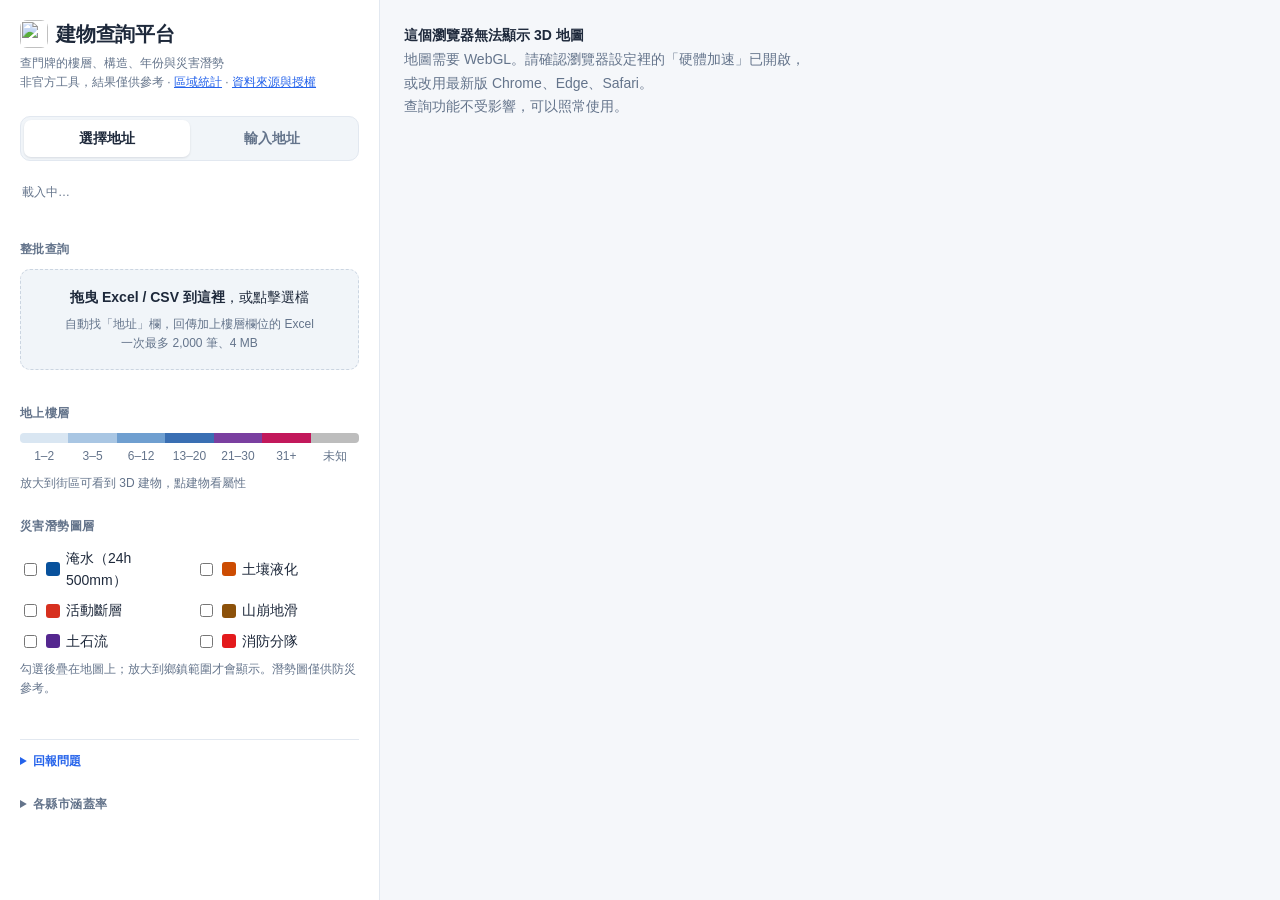
==== app/static/index.html @ f20b2d5e "統計頁網址的房型參數只接受已知值（原本可插入 HTML）；MapLibre 載不到時縮放鈕不再讓整頁腳本中斷；建物圖層檢查地圖範圍（格式錯回 400、過大回空集合），和災害圖層共用；圖表年份改用 UT" ====
<!doctype html>
<html lang="zh-Hant">
<head>
<meta charset="utf-8">
<meta name="viewport" content="width=device-width, initial-scale=1">
<meta name="theme-color" content="#f5f7fa">
<meta name="robots" content="noindex, nofollow">
<link rel="icon" href="/favicon.ico?v=3" sizes="16x16 32x32 48x48">
<link rel="icon" type="image/png" href="/favicon.png?v=3" sizes="64x64">
<link rel="apple-touch-icon" href="/apple-touch-icon.png">
<title>建物查詢平台</title>
<link rel="stylesheet" href="https://unpkg.com/maplibre-gl@6.16.0/dist/maplibre-gl.css">
<style>
  :root {
    --bg: #f5f7fa; --panel: #ffffff; --ink: #1e293b; --muted: #64748b; --line: #e2e8f0; --soft: #f1f5f9;
    --accent: #2563eb; --accent-soft: #eff4ff; --hi: #15803d; --mid: #b45309; --lo: #b91c1c;
    /* 字級只用五種：32 大數字、20 頁面標題、16 區塊標題、14 內文、12 輔助說明與小標 */
    --fs-display: 32px; --fs-h1: 20px; --fs-title: 16px; --fs-body: 14px; --fs-cap: 12px;
    --radius: 10px; --shadow: 0 1px 2px rgba(15, 23, 42, .05), 0 1px 3px rgba(15, 23, 42, .06);
  }
  * { box-sizing: border-box; }
  [hidden] { display: none !important; }
  html, body { margin: 0; height: 100%; font-family: -apple-system, BlinkMacSystemFont, "Segoe UI", "PingFang TC", "Noto Sans TC", "Microsoft JhengHei", sans-serif;
    color: var(--ink); background: var(--bg); -webkit-font-smoothing: antialiased; }
  small { font-size: var(--fs-cap); }  /* 不用瀏覽器預設的 smaller（約 11.7px），和其他輔助字對齊 */
  a { color: var(--accent); }
  #app { display: grid; grid-template-columns: 380px 1fr; height: 100%; }
  html, body { font-size: var(--fs-body); line-height: 1.6; }
  aside { background: var(--panel); border-right: 1px solid var(--line); overflow-y: auto; padding: 20px; display: flex; flex-direction: column; gap: 24px; }
  h1 { font-size: var(--fs-h1); line-height: 28px; margin: 0; font-weight: 700; letter-spacing: -.01em; }
  .brand { display: flex; align-items: center; gap: 8px; }
  .brand img { width: 28px; height: 28px; border-radius: 7px; flex: none; }
  .sub { font-size: var(--fs-cap); color: var(--muted); margin-top: 6px; line-height: 1.6; }
  /* 小標（h2、風險資訊的 h4、展開標題）一律 12px 粗體灰字 */
  h2, .risk h4, details summary { font-size: var(--fs-cap); color: var(--muted); font-weight: 600; letter-spacing: .04em; }
  h2 { margin: 0 0 10px; }
  form { display: flex; gap: 6px; }
  input[type=text], input[type=search] { font: inherit; color: var(--ink); background: var(--panel); }
  input[type=text] { flex: 1; min-width: 0; padding: 9px 12px; border: 1px solid var(--line); border-radius: 8px; }
  input:focus { outline: 2px solid var(--accent-soft); border-color: var(--accent); }
  /* 只套用到左側面板的按鈕；地圖上的縮放按鈕用 MapLibre 自己的樣式 */
  :where(aside) button { font: inherit; font-weight: 600; padding: 8px 16px; border: 0; border-radius: 8px; background: var(--accent); color: #fff; cursor: pointer; }
  :where(aside) button:hover { filter: brightness(1.08); }
  :where(aside) button:disabled { opacity: .5; cursor: default; }
  .card { background: var(--panel); border: 1px solid var(--line); border-radius: var(--radius); padding: 16px; box-shadow: var(--shadow); }
  .big { font-size: var(--fs-display); font-weight: 700; line-height: 1; font-variant-numeric: tabular-nums; letter-spacing: -.02em; }
  .big small { font-size: var(--fs-body); font-weight: 500; color: var(--muted); margin-left: 6px; letter-spacing: 0; }
  /* 欄位：名稱灰、值深色，同樣 14px；用顏色分主從，不用大小 */
  dl { display: grid; grid-template-columns: 104px 1fr; gap: 6px 12px; margin: 12px 0 0; }
  dt { color: var(--muted); }
  dd { margin: 0; overflow-wrap: anywhere; font-variant-numeric: tabular-nums; }
  .badge { display: inline-block; font-size: var(--fs-cap); padding: 2px 8px; border-radius: 99px; color: #fff; font-weight: 600; }
  .b-高 { background: var(--hi); } .b-中 { background: var(--mid); } .b-低, .b-無, .b-待確認 { background: var(--lo); }
  .note { font-size: var(--fs-cap); color: var(--muted); margin-top: 10px; overflow-wrap: anywhere; line-height: 1.6; }
  .risk { margin-top: 16px; border-top: 1px solid var(--line); padding-top: 14px; }
  .risk h3 { font-size: var(--fs-title); font-weight: 700; margin: 0; }
  .risk h4 { margin: 16px 0 0; padding-bottom: 6px; border-bottom: 1px solid var(--soft); }
  .risk dl { margin-top: 8px; }
  .ufl { font-size: var(--fs-cap); color: var(--muted); margin-top: 4px; line-height: 1.6; }
  .rz { color: var(--lo); font-weight: 600; } .rn { color: var(--muted); } .rx { color: var(--muted); }
  .hzl { display: grid; grid-template-columns: 1fr 1fr; gap: 8px 12px; }
  .hzl label { display: flex; align-items: center; gap: 6px; cursor: pointer; }
  .hzl i { width: 14px; height: 14px; border-radius: 3px; background: var(--c); flex: none; }
  .addrs { font-size: var(--fs-cap); color: var(--muted); max-height: 120px; overflow-y: auto; margin-top: 10px; padding-top: 10px; border-top: 1px solid var(--soft); }
  .legend { display: flex; gap: 0; font-size: var(--fs-cap); color: var(--muted); }
  .legend span { flex: 1; text-align: center; padding-top: 14px; position: relative; }
  .legend span::before { content: ""; position: absolute; top: 0; left: 0; right: 0; height: 10px; background: var(--c); }
  .legend span:first-child::before { border-radius: 4px 0 0 4px; } .legend span:last-child::before { border-radius: 0 4px 4px 0; }
  table { width: 100%; border-collapse: collapse; font-size: var(--fs-cap); margin-top: 8px; }
  details summary { cursor: pointer; }
  td { padding: 4px 0; border-bottom: 1px solid var(--line); }
  td.n { text-align: right; font-variant-numeric: tabular-nums; }
  table.trades tr.th td { color: var(--muted); font-weight: 600; }
  table.trades tr:not(.tnote) td:first-child { white-space: nowrap; }  /* 只有日期欄不換行；備註可能很長 */
  table.trades tr:has(+ .tnote) td { border-bottom: none; }
  .tchart { margin: 6px 0 12px; } .tchart .tsum { font-size: 13px; margin-bottom: 4px; } .tchart .tplot { margin: 8px 0 2px; }
  table.trades .tnote td { padding-top: 0; color: var(--muted); font-size: .92em; overflow-wrap: anywhere; }
  #drop { display: block; border: 1.5px dashed #cbd5e1; border-radius: var(--radius); padding: 16px; text-align: center; color: var(--ink); cursor: pointer; line-height: 1.6; background: var(--soft); }
  #drop:hover { border-color: var(--accent); }
  #drop .hint { display: block; margin-top: 6px; }
  #drop.over { border-color: var(--accent); color: var(--accent); }
  /* 分頁：整條切換鈕 */
  .tabs { display: flex; padding: 3px; margin-bottom: 12px; background: var(--soft); border: 1px solid var(--line); border-radius: var(--radius); }
  .tabs button { flex: 1; background: transparent; color: var(--muted); padding: 7px 0; border-radius: 7px; font-weight: 600; }
  .tabs button.on { background: var(--panel); color: var(--ink); box-shadow: var(--shadow); }
  .crumbs { display: flex; flex-wrap: wrap; gap: 4px; align-items: center; font-size: var(--fs-cap); margin-bottom: 8px; }
  .crumbs button { background: var(--accent-soft); color: var(--accent); padding: 4px 10px; font-size: var(--fs-cap); }
  .crumbs .cur { color: var(--muted); }
  /* 高度上限讓 22 個縣市整個放得下；更多（路、門牌）時框內捲動，下緣淡出提示還有 */
  .tiles { display: grid; grid-template-columns: repeat(auto-fill, minmax(76px, 1fr)); gap: 6px; max-height: 380px; overflow-y: auto; padding: 2px; }
  .tiles.more { -webkit-mask-image: linear-gradient(to bottom, #000 calc(100% - 32px), transparent);
    mask-image: linear-gradient(to bottom, #000 calc(100% - 32px), transparent); }
  .tiles.wide { grid-template-columns: repeat(auto-fill, minmax(104px, 1fr)); }
  .tiles.num { grid-template-columns: repeat(auto-fill, minmax(56px, 1fr)); }
  .tile { background: var(--panel); color: var(--ink); border: 1px solid var(--line); padding: 9px 4px; font-weight: 500; line-height: 1.3; position: relative; }
  .tile:hover { border-color: var(--accent); color: var(--accent); }
  .tile small { display: block; color: var(--muted); font-weight: 400; margin-top: 2px; }
  .tile.has::after { content: ""; position: absolute; top: 4px; right: 4px; width: 6px; height: 6px; border-radius: 50%; background: var(--hi); }
  #f { position: relative; }
  /* 輸入框右側的清除鈕（有文字才出現） */
  .qwrap { position: relative; flex: 1; min-width: 0; display: flex; }
  .qwrap input { padding-right: 34px; }
  #qClear { position: absolute; right: 4px; top: 50%; transform: translateY(-50%); width: 28px; height: 28px; padding: 0;
    border-radius: 50%; background: transparent; color: var(--muted); font-size: 18px; font-weight: 400; line-height: 1; }
  #qClear:hover { background: var(--bg); color: var(--ink); }
  #sugg { position: absolute; top: 100%; left: 0; right: 0; z-index: 5; background: var(--panel); border: 1px solid var(--line); border-radius: 8px; margin-top: 4px; box-shadow: 0 6px 20px rgba(0,0,0,.08); max-height: 320px; overflow-y: auto; }
  .sg { display: block; width: 100%; text-align: left; background: transparent; color: var(--ink); border-radius: 0; padding: 8px 10px; border-bottom: 1px solid var(--line); }
  .sg:last-child { border-bottom: 0; }
  :where(aside) .sg { font-weight: 400; }
  .sg:hover, .sg.on { background: var(--accent-soft); }
  .sg small { display: block; color: var(--muted); margin-top: 2px; }
  .sg .dot { color: var(--hi); }
  .didyou { margin-top: 10px; }
  .fb { margin-top: 16px; border-top: 1px solid var(--line); padding-top: 12px; }
  .fb summary { color: var(--accent); letter-spacing: 0; }
  .fbform { display: grid; grid-template-columns: 1fr 1fr; gap: 8px; margin-top: 10px; font-size: var(--fs-cap); color: var(--muted); }
  .fbform label { display: flex; flex-direction: column; gap: 4px; }
  .fbform .wide { grid-column: 1 / -1; }
  .fbform input, .fbform select, .fbform textarea { font: inherit; font-size: var(--fs-body); padding: 7px 8px; border: 1px solid var(--line); border-radius: 6px; color: var(--ink); background: var(--panel); }
  .fbform textarea { resize: vertical; }
  .fbform button { justify-self: start; }
  .fbbtns { display: flex; gap: 8px; flex-wrap: wrap; align-items: center; }

  .card .again { margin-top: 12px; width: 100%; }
  .didyou .sg { border: 1px solid var(--line); border-radius: 8px; margin-top: 4px; }
  #pickFilter { width: 100%; padding: 7px 12px; border: 1px solid var(--line); border-radius: 8px; margin-bottom: 8px; }
  #map { height: 100%; position: relative; }
  .hint { font-size: var(--fs-cap); color: var(--muted); line-height: 1.6; }
  .mob-only { display: none; }
  @media (max-width: 760px) {
    html, body { height: auto; }
    /* 手機：標題 → 地圖 → 查詢結果 → 選地址／輸入地址 → 其他 */
    #app { display: flex; flex-direction: column; height: auto; }
    aside, aside > section:first-of-type, aside > div:first-child { display: contents; }
    aside > * { padding: 0 16px; }
    /* 標題列固定在頂端（不透明底色）：iOS 26 遇到固定標題列就不會把頂端的內容淡化模糊 */
    h1.brand { order: 1; position: sticky; top: 0; z-index: 10; background: var(--bg);
      padding: 12px 16px 8px; }
    .sub { order: 2; margin-top: 0; padding: 0 16px 10px; }
    #map { order: 3; height: 45vh; }
    #result { order: 4; padding: 0 16px; margin-top: 12px !important; }
    #result:empty { display: none; }
    .tabs { order: 5; margin: 16px 16px 12px; }
    #pickBox, #typeBox { order: 6; padding: 0 16px; }
    aside > section:not(:first-of-type) { order: 7; padding-top: 24px; }
    aside > section:last-of-type { padding-bottom: 24px; }
    .crumbs button { padding: 6px 12px; }
    .desk-only { display: none; }
    .mob-only { display: inline !important; }
    .card .again { display: block !important; }
    input[type=text], #pickFilter, .fbform input, .fbform select, .fbform textarea { font-size: 16px; }  /* iPhone：小於 16px 點輸入框會自動放大 */
    .tiles { max-height: 230px; overflow-y: auto; overscroll-behavior: contain; }  /* 超過就在框內捲動，不能溢出蓋到下面的區塊 */
    aside { border-right: 0; border-bottom: 1px solid var(--line); padding: 16px; overflow: visible; }
  }
</style>
<!-- Vercel Web Analytics：瀏覽數與訪客數（不用 cookie；本機開發時這支檔案不存在，無作用） -->
<script>window.va = window.va || function () { (window.vaq = window.vaq || []).push(arguments); };</script>
<script defer src="/_vercel/insights/script.js"></script>
</head>
<body>
<div id="app">
  <aside>
    <div>
      <h1 class="brand"><img src="/logo.png" alt="" width="28" height="28">建物查詢平台</h1>
      <div class="sub">查門牌的樓層、構造、年份與災害潛勢<br>非官方工具，結果僅供參考 · <a href="/stats">區域統計</a> · <a href="/about">資料來源與授權</a></div>
    </div>

    <section>
      <div class="tabs"><button type="button" id="tabPick" class="on">選擇地址</button><button type="button" id="tabType">輸入地址</button></div>
      <div id="pickBox">
        <div class="crumbs" id="crumbs"></div>
        <input id="pickFilter" type="search" placeholder="篩選（可不填）" hidden>
        <div class="tiles" id="tiles"></div>
        <div class="hint" id="pickHint" style="margin-top:6px"></div>
      </div>
      <div id="typeBox" hidden>
        <form id="f" autocomplete="off"><span class="qwrap"><input id="q" type="text" placeholder="地址或地標，例：市政路390號"><button type="button" id="qClear" aria-label="清除" title="清除" hidden>×</button></span><button>查詢</button><div id="sugg" hidden></div></form>
        <div class="hint" style="margin-top:6px">可以打錯字、用簡寫或只打一部分，會列出最接近的門牌</div>
      </div>
      <div id="result" style="margin-top:12px"></div>
    </section>

    <section>
      <h2>整批查詢</h2>
      <label id="drop"><b class="desk-only">拖曳 Excel / CSV 到這裡</b><span class="desk-only">，或點擊選檔</span><b class="mob-only">點擊選擇 Excel / CSV 檔</b><span class="hint">自動找「地址」欄，回傳加上樓層欄位的 Excel<br>一次最多 2,000 筆、4 MB</span>
        <input id="file" type="file" accept=".xlsx,.xls,.csv" hidden></label>
      <div id="batchMsg" class="note"></div>
    </section>

    <section>
      <h2>地上樓層</h2>
      <div class="legend" id="legend"></div>
      <div class="hint" style="margin-top:8px">放大到街區可看到 3D 建物，點建物看屬性</div>
    </section>

    <section>
      <h2>災害潛勢圖層</h2>
      <div class="hzl" id="hzl"></div>
      <div class="hint" id="hzhint" style="margin-top:8px">勾選後疊在地圖上；放大到鄉鎮範圍才會顯示。潛勢圖僅供防災參考。</div>
    </section>

    <section>
      <details class="fb fb-general"><summary>回報問題</summary>
        <form class="fbform">
          <label class="wide">問題類型<select name="kind"></select></label>
          <label class="wide">地點<input name="address" maxlength="100" placeholder="可不填，例：信義計畫區、某條路一帶"></label>
          <label class="wide">說明<textarea name="detail" maxlength="500" rows="3" required placeholder="例：這一區的建物都畫錯了、手機版某個按鈕沒反應"></textarea></label>
          <label class="wide">聯絡方式<input name="contact" maxlength="100" placeholder="可不填（需要確認時聯絡你）"></label>
          <button type="submit">送出</button><span class="fbmsg hint"></span>
          <div class="hint wide">樓層錯誤請先查詢該地址或點選建物，從結果卡片下方回報。</div>
        </form></details>
    </section>

    <section>
      <details><summary>各縣市涵蓋率</summary><table id="stats"></table></details>
    </section>
  </aside>
  <div id="map"></div>
</div>

<script type="module">
// MapLibre 6（ES module）：4.x 在 Safari 27 會不斷 WebGL context lost，6.12+ 修了 GPU 程序掛掉的處理
// 動態載入：CDN 失敗時只有地圖顯示說明，查詢照常
let maplibregl;
try { maplibregl = await import("https://unpkg.com/maplibre-gl@6.16.0/dist/maplibre-gl.mjs"); }
catch (e) { console.error("MapLibre 載入失敗", e); }

const RAMP = [[1, "#d9e6f2"], [3, "#a9c6e3"], [6, "#6f9fd0"], [13, "#3a6fb3"], [21, "#7a3fa0"], [31, "#c2185b"]];
const LABELS = ["1–2", "3–5", "6–12", "13–20", "21–30", "31+"];
document.getElementById("legend").innerHTML =
  RAMP.map((r, i) => `<span style="--c:${r[1]}">${LABELS[i]}</span>`).join("")
  + `<span style="--c:#bdbdbd">未知</span>`;

// 瀏覽器不支援 WebGL（硬體加速關閉、部分公司電腦／遠端桌面）時地圖畫不出來：
// 在地圖區顯示原因，並用不做事的替身物件，讓查詢等其他功能照常運作
function webglOK() {
  try { const c = document.createElement("canvas"); return !!(c.getContext("webgl2") || c.getContext("webgl")); }
  catch { return false; }
}
const MAP_OK = typeof maplibregl !== "undefined" && webglOK();
const NOOP = new Proxy(function () {}, { get: (t, k) => k === Symbol.toPrimitive ? () => "" : NOOP, apply: () => NOOP });
if (!MAP_OK) {
  document.getElementById("map").innerHTML = `<div style="padding:24px;max-width:460px;color:var(--muted);font-size:14px;line-height:1.7">
    <b style="color:var(--ink)">這個瀏覽器無法顯示 3D 地圖</b><br>
    地圖需要 WebGL。請確認瀏覽器設定裡的「硬體加速」已開啟，或改用最新版 Chrome、Edge、Safari。<br>
    查詢功能不受影響，可以照常使用。</div>`;
}
// ── 災害潛勢圖層（/api/hazards）：顏色依等級（rank）由淺到深 ──
const HAZARDS = [
  { kind: "flood500", name: "淹水（24h 500mm）", colors: ["#c6dbef", "#9ecae1", "#6baed6", "#3182bd", "#08519c"] },
  { kind: "liquefaction", name: "土壤液化", colors: ["#fee391", "#fe9929", "#cc4c02"] },
  { kind: "fault", name: "活動斷層", colors: ["#d7301f"] },
  { kind: "landslide", name: "山崩地滑", colors: ["#8c510a"] },
  { kind: "debris", name: "土石流", colors: ["#bcbddc", "#807dba", "#54278f"] },
  { kind: "fire_station", name: "消防分隊", colors: ["#e31a1c"], point: true },
];
const HZ_MIN_ZOOM = 12;
const rankColor = cs => cs.length === 1 ? cs[0] : ["match", ["get", "rank"], ...cs.flatMap((c, i) => [i, c]), cs[0]];
const HAZARD_LAYERS = HAZARDS.flatMap(h => h.point
  ? [{ id: `hz-${h.kind}`, type: "circle", source: `hz-${h.kind}`, layout: { visibility: "none" },
       paint: { "circle-radius": 6, "circle-color": h.colors[0], "circle-stroke-color": "#fff", "circle-stroke-width": 2 } }]
  : [{ id: `hz-${h.kind}`, type: "fill", source: `hz-${h.kind}`, layout: { visibility: "none" },
       paint: { "fill-color": rankColor(h.colors), "fill-opacity": 0.4 } },
     { id: `hz-${h.kind}-line`, type: "line", source: `hz-${h.kind}`, layout: { visibility: "none" },
       paint: { "line-color": rankColor(h.colors), "line-width": 1, "line-opacity": 0.7 } }]);

// 沒有樓層、只有 OSM 高度的建物：以 高度÷3.2m 上色
const BLDG_COLOR = ["case", ["all", ["==", ["get", "floors"], null], ["==", ["get", "h"], null]], "#bdbdbd",
  ["step", ["coalesce", ["get", "floors"], ["/", ["get", "h"], 3.2]], RAMP[0][1], ...RAMP.slice(1).flat()]];
const SEL_COLOR = "#ff8f00";
const map = !MAP_OK ? NOOP : new maplibregl.Map({
  container: "map",
  style: {
    version: 8,
    sources: {
      emap: { type: "raster", tileSize: 256, maxzoom: 19,
        tiles: ["https://wmts.nlsc.gov.tw/wmts/EMAP/default/GoogleMapsCompatible/{z}/{y}/{x}"],
        attribution: "© 內政部國土測繪中心" },
      bldg: { type: "geojson", data: { type: "FeatureCollection", features: [] },
        attribution: "建物外框：<a href=\"https://www.openstreetmap.org/copyright\" target=\"_blank\">© OpenStreetMap 貢獻者</a>、臺中市政府、臺北市政府｜樓層與門牌：內政部實價登錄、各縣市政府門牌與使用執照資料（<a href=\"/about\">完整來源</a>）" },
      pin: { type: "geojson", data: { type: "FeatureCollection", features: [] } },
      ...Object.fromEntries(HAZARDS.map(h => [`hz-${h.kind}`, { type: "geojson", data: { type: "FeatureCollection", features: [] },
        attribution: "災害潛勢：經濟部水利署、地質調查及礦業管理中心、農業部、臺南市政府、內政部消防署" }])),
    },
    layers: [
      { id: "emap", type: "raster", source: "emap" },
      ...HAZARD_LAYERS,
      { id: "bldg", type: "fill-extrusion", source: "bldg", paint: {
          "fill-extrusion-color": BLDG_COLOR,
          "fill-extrusion-height": ["coalesce", ["get", "h"], 3.2],
          "fill-extrusion-base": ["coalesce", ["get", "base"], 0],
          "fill-extrusion-opacity": 0.85 } },
      { id: "bldg-sel", type: "line", source: "bldg", filter: ["==", ["get", "uid"], ""],
        paint: { "line-color": "#ff6d00", "line-width": 3 } },
      { id: "pin", type: "circle", source: "pin",
        paint: { "circle-radius": 7, "circle-color": "#ff6d00", "circle-stroke-color": "#fff", "circle-stroke-width": 2 } },
    ],
  },
  center: [121.5654, 25.0355], zoom: 16, pitch: 50, bearing: -15,
  attributionControl: { compact: true },
  locale: { "GeolocateControl.FindMyLocation": "移到我的位置", "GeolocateControl.LocationNotAvailable": "無法取得位置" },
});
// ── 縮放鈕與定位（移到使用者所在位置；位置只在瀏覽器裡用，不送到伺服器） ──
// CDN 載入失敗時 maplibregl 是 undefined，控制項一律放在 MAP_OK 裡
if (MAP_OK) {
  map.addControl(new maplibregl.NavigationControl());
  const geo = new maplibregl.GeolocateControl({ positionOptions: { enableHighAccuracy: true, timeout: 10000 },
                                                showAccuracyCircle: true });
  map.addControl(geo);
  // 內建會縮放到整個誤差圈（定位不準時拉得很遠，看不到 3D 建物）：固定放大到能畫出建物的層級
  geo.on("geolocate", () => navigator.sendBeacon?.("/api/event", "geolocate"));  // 只記次數，不送位置
  geo.on("geolocate", e => map.easeTo({ center: [e.coords.longitude, e.coords.latitude], zoom: 17 }));
  // 權限被拒時 MapLibre 會停用按鈕，點了沒反應；保持可點，點了顯示原因
  const geoBtn = map.getContainer().querySelector(".maplibregl-ctrl-geolocate");
  if (geoBtn) new MutationObserver(() => { if (geoBtn.disabled) geoBtn.disabled = false; })
    .observe(geoBtn, { attributes: true, attributeFilter: ["disabled"] });
  geo.on("error", e => {
    const why = e.code === 1 ? "瀏覽器沒有允許本站使用位置資訊，可在網址列左側的設定開啟" : "暫時無法取得位置，請稍後再試";
    document.getElementById("result").innerHTML = `<div class="note">${why}。</div>`;
  });
}
window.map = map;  // 方便在主控台除錯

// ── 地圖診斷：只有網址加 ?debug=1 時才在地圖上顯示狀態（一般使用者看不到） ──
const mapErrors = [];
let lostCount = 0;
map.on("error", e => {
  const msg = String(e?.error?.message || e?.error || e).slice(0, 160);
  mapErrors.push(msg);
  // WebGL 一直被瀏覽器收回（例：Safari 27.0）：顯示說明，不要只剩空白
  if (/context lost/i.test(msg) && ++lostCount === 20) showGLLost();
});
function showGLLost() {
  if (document.getElementById("gllost")) return;
  const box = document.createElement("div");
  box.id = "gllost";
  box.style.cssText = "position:absolute;inset:0;z-index:8;display:flex;align-items:center;justify-content:center;padding:24px;background:var(--bg)";
  box.innerHTML = `<div style="max-width:440px;color:var(--muted);font-size:14px;line-height:1.7">
    <b style="color:var(--ink)">瀏覽器的 3D 繪圖（WebGL）一直失效，地圖無法顯示</b><br>
    請更新到最新版瀏覽器（Safari：系統設定 → 一般 → 軟體更新），或改用 Chrome。<br>
    查詢功能不受影響，可以照常使用。</div>`;
  document.getElementById("map").appendChild(box);
}
if (MAP_OK) map.getCanvas().addEventListener("webglcontextlost", () => mapErrors.push("WebGL context lost"));
function showDiag(reason) {
  if (!MAP_OK || document.getElementById("diag")) return;
  const c = map.getCanvas();
  const box = document.createElement("div");
  box.id = "diag";
  box.style.cssText = "position:absolute;left:10px;bottom:30px;z-index:9;max-width:440px;background:rgba(255,255,255,.95);border:1px solid #ccc;border-radius:8px;padding:10px 12px;font:12px/1.5 monospace;color:#222;white-space:pre-wrap";
  box.textContent = [`地圖診斷（${reason}）`,
    `loaded=${map.loaded()} style=${map.isStyleLoaded()} 畫布=${c.width}x${c.height} 容器=${map.getContainer().offsetWidth}x${map.getContainer().offsetHeight} dpr=${devicePixelRatio}`,
    `中心=${map.getCenter().lng.toFixed(4)},${map.getCenter().lat.toFixed(4)} zoom=${map.getZoom().toFixed(1)}`,
    `錯誤(${mapErrors.length})：${mapErrors.slice(0, 5).join(" | ") || "無"}`,
    navigator.userAgent].join("\n");
  document.getElementById("map").appendChild(box);
}
if (new URLSearchParams(location.search).has("debug")) setTimeout(() => showDiag("debug"), 6000);

// 地圖範圍往外取整到 0.005 度（約 500 公尺）：附近的畫面送出相同的請求，可以直接用 CDN 快取的結果
const snapBox = b => [Math.floor(b.getWest() / .005) * .005, Math.floor(b.getSouth() / .005) * .005,
  Math.ceil(b.getEast() / .005) * .005, Math.ceil(b.getNorth() / .005) * .005].map(v => v.toFixed(3)).join(",");
let timer;
async function loadBuildings() {
  if (!MAP_OK) return;
  if (map.getZoom() < 15.5) { map.getSource("bldg").setData({ type: "FeatureCollection", features: [] }); return; }
  const b = map.getBounds();
  const r = await fetch(`/api/buildings?bbox=${snapBox(b)}`);
  map.getSource("bldg").setData(await r.json());
}
map.on("moveend", () => { clearTimeout(timer); timer = setTimeout(loadBuildings, 200); });
map.on("load", loadBuildings);

// 災害潛勢圖層：勾選的才載入；記住勾選狀態（只存在這台瀏覽器）
let hzOn = new Set();
try { hzOn = new Set(JSON.parse(localStorage.getItem("hazards") || "[]")); } catch {}
const hzEl = document.getElementById("hzl"), hzHint = document.getElementById("hzhint");
hzEl.innerHTML = HAZARDS.map(h => `<label><input type="checkbox" value="${h.kind}" ${hzOn.has(h.kind) ? "checked" : ""}>
  <i style="--c:${h.colors[h.colors.length - 1]}"></i>${h.name}</label>`).join("");
hzEl.addEventListener("change", e => {
  e.target.checked ? hzOn.add(e.target.value) : hzOn.delete(e.target.value);
  try { localStorage.setItem("hazards", JSON.stringify([...hzOn])); } catch {}
  loadHazards();
});
let hzTimer, hzSeq = 0;
async function loadHazards() {
  if (!MAP_OK || !map.isStyleLoaded()) return;
  const seq = ++hzSeq, z = map.getZoom(), b = map.getBounds();
  const bbox = snapBox(b);
  let tooFar = false;
  for (const h of HAZARDS) {
    const on = hzOn.has(h.kind);
    for (const id of [`hz-${h.kind}`, `hz-${h.kind}-line`]) if (map.getLayer(id)) map.setLayoutProperty(id, "visibility", on ? "visible" : "none");
    if (!on) continue;
    if (z < HZ_MIN_ZOOM) { tooFar = true; map.getSource(`hz-${h.kind}`).setData({ type: "FeatureCollection", features: [] }); continue; }
    const r = await fetch(`/api/hazards?kind=${h.kind}&bbox=${bbox}`);
    if (seq !== hzSeq || !r.ok) return;  // 已經移到別處
    const data = await r.json();
    tooFar ||= !!data.too_large;
    map.getSource(`hz-${h.kind}`).setData(data);
  }
  hzHint.textContent = tooFar ? "目前地圖範圍太大，放大到鄉鎮範圍才會顯示圖層。"
    : "勾選後疊在地圖上；放大到鄉鎮範圍才會顯示。潛勢圖僅供防災參考。";
}
map.on("moveend", () => { clearTimeout(hzTimer); hzTimer = setTimeout(loadHazards, 250); });
map.on("load", loadHazards);
// 資料來源標示一開始就收成 ⓘ（點開才顯示），不擋地圖
map.on("load", () => document.querySelectorAll(".maplibregl-ctrl-attrib.maplibregl-compact-show")
  .forEach(e => e.classList.remove("maplibregl-compact-show")));

const esc = s => String(s ?? "").replace(/[&<>"]/g, c => ({ "&": "&amp;", "<": "&lt;", ">": "&gt;", '"': "&quot;" }[c]));
const v = x => x == null || x === "" ? "—" : esc(x);
// 標準化地址 → Google 地圖搜尋（官方網址格式，不需金鑰）；輸入沒寫縣市時補上查到的縣市區，避免找到別的城市
function gmapLink(r) {
  if (!r.normalized) return "—";
  const full = r.county && !r.normalized.startsWith(r.county) ? `${r.county}${r.town || ""}${r.normalized}` : r.normalized;
  const url = `https://www.google.com/maps/search/?api=1&query=${encodeURIComponent(full)}`;
  const link = `<a href="${esc(url)}" target="_blank" rel="noopener" title="在 Google 地圖開啟">${esc(full)} ↗</a>`;
  // 有門牌座標時加街景：Google 會開在離這個點最近的街景
  const pano = r.lat != null && r.lon != null
    ? ` · <a href="${esc(`https://www.google.com/maps/@?api=1&map_action=pano&viewpoint=${r.lat},${r.lon}`)}" target="_blank" rel="noopener">街景 ↗</a>`
    : "";
  return link + pano;
}

// 飛到查到的建物：畫面中心放在建物上，鏡頭站在門牌那一側（臨街面）朝建物看，
// 避免同一基地的其他高樓擋在鏡頭和這棟之間
function viewOf(door, bldg) {
  const view = { center: [door.lon, door.lat], zoom: 18, pitch: 55 };
  if (!bldg || bldg.lon == null) return view;
  const k = Math.cos(door.lat * Math.PI / 180);
  const dx = (bldg.lon - door.lon) * k, dy = bldg.lat - door.lat;
  view.center = [bldg.lon, bldg.lat];
  if (Math.hypot(dx, dy) > 3e-5) view.bearing = Math.atan2(dx, dy) * 180 / Math.PI;  // 門牌離建物中心 3 m 以上才轉向
  return view;
}

// 查地址時在門牌位置放的點；null＝清掉
function setPin(r) {
  map.getSource("pin")?.setData(r ? { type: "Point", coordinates: [r.lon, r.lat] } : { type: "FeatureCollection", features: [] });
}
// 選取的建物：整棟立體改成橘色（高樓在斜視角會擋住地面的外框線），地面外框線保留
function select(uid) {
  map.setFilter("bldg-sel", ["==", ["get", "uid"], uid || ""]);
  map.setPaintProperty("bldg", "fill-extrusion-color",
    uid ? ["case", ["==", ["get", "uid"], uid], SEL_COLOR, BLDG_COLOR] : BLDG_COLOR);
}

// 點地圖上的建物：只看建物圖屬性
// 點地圖建物的卡片抬頭：名稱、地址（Google 地圖＋街景）；沒有門牌的用建物位置開地圖
function bldgHead(b) {
  const first = (b.addresses || [])[0];
  const more = (b.addresses || []).length > 1 ? `<small class="rx">（共 ${b.addresses.length} 個門牌，見下方）</small>` : "";
  let place = "—";
  if (first) place = gmapLink({ normalized: `${b.county || ""}${first}`, lat: b.lat, lon: b.lon }) + more;
  else if (b.lat != null) {
    const at = `${b.lat},${b.lon}`;
    place = `<a href="${esc(`https://www.google.com/maps/search/?api=1&query=${at}`)}" target="_blank" rel="noopener">Google 地圖 ↗</a>`
      + ` · <a href="${esc(`https://www.google.com/maps/@?api=1&map_action=pano&viewpoint=${at}`)}" target="_blank" rel="noopener">街景 ↗</a>`
      + ` <small class="rx">（沒有門牌，依建物位置）</small>`;
  }
  return `<dl style="margin-top:10px">${b.name ? `<dt>名稱</dt><dd>${esc(b.name)}</dd>` : ""}<dt>地址</dt><dd>${place}</dd></dl>`;
}

async function showBuilding(uid) {
  const b = await (await fetch(`/api/building/${encodeURIComponent(uid)}`)).json();
  setPin(null);  // 點建物用整棟上色標示，清掉先前查地址留下的門牌點
  select(uid);
  document.getElementById("result").innerHTML = card(b, bldgHead(b), b);
  // 在地圖上點的建物也能回報：附上建物編號（OSM 建物審核後整棟套用，地標常沒有門牌）
  const first = (b.addresses || [])[0];
  const addr = first ? `${b.county || ""}${first}` : (b.name || `地圖建物 ${uid}`);
  const cardEl = document.getElementById("result").querySelector(".card");
  if (b.trades?.length) { cardEl.insertAdjacentHTML("beforeend", tradesHtml(b)); tradeChart(cardEl, b); }
  cardEl.insertAdjacentHTML("beforeend", riskHtml(b));
  cardEl.insertAdjacentHTML("beforeend", feedbackHtml({ normalized: addr, floors_above: b.floors_above }, uid));
  cardEl.insertAdjacentHTML("beforeend", `<button type="button" class="again mob-only">查詢其他地址</button>`);
}

// 查詢結果（圖資＋實價合併後）為主；有對到建物就附上同棟門牌
function card(r, head, bldg) {
  return `
    <div class="card">
      <div class="big">${v(r.floors_above)}<small>層（地上）</small></div>
      ${head}
      <dl>
        <dt>地下樓層</dt><dd>${v(r.floors_below)}</dd>
        <dt>構造</dt><dd>${v(r.structure)}</dd>
        <dt>建物型態</dt><dd>${v(r.btype)}</dd>
        <dt>${v(r.year_kind || "年份")}</dt><dd>${v(r.year)}</dd>
        <dt>資料來源</dt><dd>${v(r.source)}</dd>
        ${r.t_n != null ? `<dt>實價筆數</dt><dd>${v(r.t_n)}</dd>` : ""}
        ${bldg ? `<dt>同棟門牌</dt><dd>${v(bldg.n_units)}</dd>` : ""}
      </dl>
      ${bldg && bldg.note ? `<div class="note">${bldg.osm ? "OSM 建物：" : ""}${esc(bldg.note)}</div>` : ""}
      ${bldg && String(bldg.source || "").includes("建照套繪") ? `<div class="note">臺北市建照套繪圖是一張建照一個外框，只記最高樓層；同一張建照裡較低的部分（裙樓、附屬建物等）也會被畫成同樣高度。</div>` : ""}
      ${bldg ? `<div class="addrs">${bldg.addresses.map(esc).join("<br>")}</div>` : ""}
    </div>`;
}

document.getElementById("f").addEventListener("submit", e => {
  e.preventDefault();
  const q = document.getElementById("q").value.trim();
  lastSubmitted = q; clearTimeout(suggTimer); suggSeq++;  // 取消還在路上的建議請求
  hideSugg();
  if (q) doLookup(q, "type");
});

async function doLookup(q, via) {  // via：查詢入口，只用於統計各功能的使用次數
  const resp = await fetch(`/api/lookup?q=${encodeURIComponent(q)}${via ? `&via=${via}` : ""}`);
  if (!resp.ok) {  // 例：查詢太頻繁（429）
    const err = await resp.json().catch(() => ({}));
    document.getElementById("result").innerHTML = `<div class="note">${esc(err.detail || `查詢失敗（${resp.status}）`)}</div>`;
    return;
  }
  const r = await resp.json();
  const head = `<dl style="margin-top:10px">
      <dt>標準化</dt><dd>${gmapLink(r)}</dd>
      <dt>所在樓層</dt><dd>${v(r.unit_floor)}</dd>
      <dt>比對方式</dt><dd>${v(r.level)}</dd>
      <dt>信心</dt><dd><span class="badge b-${esc(r.confidence)}">${esc(r.confidence)}</span></dd>
    </dl>${r.note ? `<div class="note">${esc(r.note)}</div>` : ""}`;
  // 基隆、南投、嘉義市、宜蘭、連江沒有門牌座標：只有實價登錄，地圖無法定位
  const noCoord = r.lon == null && r.county && r.confidence !== "無" && r.confidence !== "待確認"
    ? `<div class="note">${esc(r.county)}沒有開放門牌座標資料，地圖無法定位到這個門牌（樓層資料來自實價登錄）。</div>` : "";
  // 有 OSM 建物（每棟分開）優先框它，其次市府建物圖
  const uid = r.osm_uid || r.bldg_uid;
  const bldg = r.building !== undefined ? r.building  // 伺服器已一起回傳；舊版伺服器才另外查
    : uid ? await (await fetch(`/api/building/${encodeURIComponent(uid)}`)).json() : null;
  setPin(r.lon != null ? r : null);  // 沒有座標的門牌也要清掉上一次的點
  if (r.lon != null) map.flyTo(viewOf(r, bldg));
  select(uid);
  document.getElementById("result").innerHTML = card(r, head + noCoord, bldg);
  const cardEl = document.getElementById("result").querySelector(".card");
  if (r.trades?.length) { cardEl.insertAdjacentHTML("beforeend", tradesHtml(r)); tradeChart(cardEl, r); }
  if (r.normalized && r.confidence !== "待確認") cardEl.insertAdjacentHTML("beforeend", riskHtml(r));
  if (r.normalized && r.confidence !== "待確認") cardEl.insertAdjacentHTML("beforeend", feedbackHtml(r));
  // 手機：結果在地圖下方、選單更下面，給一顆回到選單的按鈕
  cardEl.insertAdjacentHTML("beforeend", `<button type="button" class="again mob-only">查詢其他地址</button>`);
  // 手機：結果卡片排在地圖正下方，查詢完捲到地圖，地圖與結果一起看
  if (matchMedia("(max-width: 760px)").matches) document.getElementById("map").scrollIntoView({ behavior: "smooth", block: "start" });
  // 查不到時：列出模糊搜尋的候選
  if (r.confidence === "無" || r.confidence === "待確認") {
    const items = (await (await fetch(`/api/suggest?q=${encodeURIComponent(q)}`)).json())
      .filter(x => x.kind !== "road" && x.text !== r.normalized);
    if (items.length) document.getElementById("result").insertAdjacentHTML("beforeend",
      `<div class="didyou"><h2>你是不是要找</h2>${items.map(sgHtml).join("")}</div>`);
  }
}

// ── 打字時的模糊搜尋建議（/api/suggest） ──
const qEl = document.getElementById("q"), suggEl = document.getElementById("sugg");
let suggItems = [], suggOn = -1, suggTimer, suggSeq = 0;
function sgHtml(x, i) {
  const dot = x.has ? `<span class="dot">●</span> ` : "";
  // 建物名稱：顯示名稱，選了查它的代表門牌（同名的好幾棟各自不同）
  return `<button type="button" class="sg" data-text="${esc(x.kind === "name" ? x.addr : x.text)}" data-kind="${esc(x.kind)}">${dot}${esc(x.text)}`
    + `${x.hint ? `<small>${esc(x.hint)}</small>` : ""}</button>`;
}
function hideSugg() { suggEl.hidden = true; suggOn = -1; }
let lastSubmitted = "";
async function updateSugg() {
  const q = qEl.value.trim();
  if (q.length < 2 || q === lastSubmitted) { hideSugg(); return; }  // 已送出查詢的文字不再跳建議
  const seq = ++suggSeq;
  const resp = await fetch(`/api/suggest?q=${encodeURIComponent(q)}`);
  if (!resp.ok) { hideSugg(); return; }
  const items = await resp.json();
  if (seq !== suggSeq) return;  // 有更新的輸入，丟掉舊結果
  suggItems = items; suggOn = -1;
  suggEl.innerHTML = items.map(sgHtml).join("");
  suggEl.hidden = !items.length;
}
function chooseSugg(text, kind) {
  qEl.value = text; syncClear();
  hideSugg();
  if (kind === "road") { qEl.focus(); updateSugg(); return; }  // 選了路，接著打門牌號
  doLookup(text, "suggest");
}
const qClear = document.getElementById("qClear");
const syncClear = () => { qClear.hidden = !qEl.value; };
qEl.addEventListener("input", () => { syncClear(); clearTimeout(suggTimer); suggTimer = setTimeout(updateSugg, 200); });
// 一鍵清除：清掉文字與建議，游標留在輸入框可以直接打下一筆（查詢結果和地圖不動）
qClear.addEventListener("click", () => {
  clearTimeout(suggTimer); suggSeq++;
  qEl.value = ""; lastSubmitted = ""; hideSugg(); syncClear(); qEl.focus();
});
qEl.addEventListener("keydown", e => {
  if (suggEl.hidden || !suggItems.length) return;
  if (e.key === "ArrowDown" || e.key === "ArrowUp") {
    e.preventDefault();
    suggOn = (suggOn + (e.key === "ArrowDown" ? 1 : -1) + suggItems.length) % suggItems.length;
    suggEl.querySelectorAll(".sg").forEach((b, i) => b.classList.toggle("on", i === suggOn));
  } else if (e.key === "Enter" && suggOn >= 0) {
    e.preventDefault();
    const it = suggItems[suggOn];
    chooseSugg(it.kind === "name" ? it.addr : it.text, it.kind);
  } else if (e.key === "Escape") hideSugg();
});
qEl.addEventListener("blur", () => setTimeout(hideSugg, 150));
document.getElementById("result").addEventListener("click", e => {
  const b = e.target.closest(".sg"); if (b) chooseSugg(b.dataset.text, b.dataset.kind);
});
suggEl.addEventListener("mousedown", e => {
  const b = e.target.closest(".sg"); if (b) { e.preventDefault(); chooseSugg(b.dataset.text, b.dataset.kind); }
});

// ── 建物風險資訊：C 建築結構、O 使用性質、E 災害潛勢（sitefloor/risk.py） ──
const NOT_IN_ZONE = "未在範圍內", NO_MAP = "此區無圖資";
function hz(x) {
  if (x == null) return `<span class="rx">—（沒有門牌座標）</span>`;
  if (x === NOT_IN_ZONE) return `<span class="rn">${x}</span>`;
  if (x === NO_MAP) return `<span class="rx">${x}</span>`;
  return `<span class="rz">${esc(x)}</span>`;
}
const dist = m => m >= 1000 ? `${(m / 1000).toFixed(1)} 公里` : `${m} 公尺`;
function hydrant(r) {
  if (r.lon == null) return hz(null);
  if (r.hydrants_100m == null) return hz(NO_MAP);  // 金門、連江沒有消防栓資料
  return r.hydrant_m != null ? `直線 ${dist(r.hydrant_m)}` : "2 公里內沒有";
}
function riskHtml(r) {
  const age = r.year ? `${new Date().getFullYear() - r.year} 年（${esc(r.year_kind || "年份")} ${esc(r.year)}）` : "—";
  const flood = d => d && d !== NOT_IN_ZONE && d !== NO_MAP ? `${d} 公尺` : d;
  return `<div class="risk"><h3>建物風險資訊</h3>
    ${r.risk_note ? `<div class="note">${esc(r.risk_note)}</div>` : ""}
    <h4>建築結構</h4><dl>
      <dt>構造</dt><dd>${v(r.structure)}</dd>
      <dt>樓層</dt><dd>${r.floors_above != null ? `地上 ${esc(r.floors_above)} 層` : "—"}${r.floors_below != null ? `、地下 ${esc(r.floors_below)} 層` : ""}</dd>
      <dt>屋齡</dt><dd>${age}${r.year_kind === "建照年" ? `<br><small class="rx">臺北市建照套繪圖只收民國 90 年後的建照；舊建物改建、增建也會領新建照，不一定是興建年</small>` : ""}</dd></dl>
    <h4>使用性質</h4><dl>
      <dt>主要用途</dt><dd>${v(r.usage)}${r.usage_source ? ` <small class="rx">（${esc(r.usage_source)}）</small>` : ""}${r.usage_floors ? `<div class="ufl">${r.usage_floors.split("；").map(x => `<div>${esc(x)}</div>`).join("")}</div>` : ""}</dd>
      <dt>使用分區</dt><dd>${v(r.zoning)}</dd>
      <dt>建物型態</dt><dd>${v(r.btype)}</dd></dl>
    <h4>安全防護</h4><dl>
      <dt>最近消防分隊</dt><dd>${r.fire_station ? `${esc(r.fire_station.replace(/^.*?消防局/, ""))}（直線 ${dist(r.fire_station_m)}）` : hz(r.lon == null ? null : NO_MAP)}</dd>
      <dt>最近消防栓</dt><dd>${hydrant(r)}</dd>
      <dt>100m 內消防栓</dt><dd>${r.hydrants_100m != null ? `${esc(r.hydrants_100m)} 支` : hz(r.lon == null ? null : NO_MAP)}</dd></dl>
    <h4>災害潛勢</h4><dl>
      <dt>淹水 500mm</dt><dd>${hz(flood(r.flood500))}</dd>
      <dt>淹水 650mm</dt><dd>${hz(flood(r.flood650))}</dd>
      <dt>土壤液化</dt><dd>${hz(r.liquefaction)}</dd>
      <dt>活動斷層</dt><dd>${hz(r.fault)}</dd>
      <dt>山崩地滑</dt><dd>${hz(r.landslide)}</dd>
      <dt>土石流</dt><dd>${hz(r.debris)}</dd></dl>
    <div class="note">消防分隊、消防栓為直線距離，不是道路距離。淹水為 24 小時累積雨量 500／650mm 情境的模擬淹水深度；活動斷層、山崩地滑為地質敏感區；土石流為潛勢溪流影響範圍。潛勢圖僅供防災參考，不代表實際會發生，也不適用於土地使用管制（水利署、地調所、農業部資料，<a href="/about">來源</a>）。土壤液化為地調所全國圖資（澎湖、金門、連江沒有）。</div>
  </div>`;
}

// ── 實價登錄成交紀錄：只列買賣，照原始資料顯示，不做估價；先列最新 TRADES_SHOWN 筆，其餘收合 ──
const M2_PER_PING = 3.305785, TRADES_SHOWN = 5;
const wan = x => x == null ? "—" : Math.round(x / 1e4).toLocaleString("zh-TW");
function tradeRows(ts, showBase) {
  return ts.map(t => {
    const extra = [showBase ? t.base : "", t.park_price > 0 ? `含車位 ${wan(t.park_price)} 萬` : "", t.kind === "預售屋" ? "預售屋" : "",
                   (t.note || "").replace(/[；;\s]+$/, "")].filter(Boolean).join("；");
    return `<tr><td>${esc(t.trade_date || "—")}</td><td class="n">${t.floor != null ? `${esc(t.floor)} 樓` : "—"}</td>
      <td class="n">${wan(t.total_price)} 萬</td>
      <td class="n">${t.unit_price ? `${(t.unit_price * M2_PER_PING / 1e4).toFixed(1)} 萬` : "—"}</td></tr>
      ${extra ? `<tr class="tnote"><td colspan="4">${esc(extra)}</td></tr>` : ""}`;
  }).join("");
}
function tradesHtml(r) {
  const head = `<tr class="th"><td>成交日期</td><td class="n">樓層</td><td class="n">總價</td><td class="n">每坪</td></tr>`;
  const rest = r.trades.slice(TRADES_SHOWN);
  const showBase = new Set(r.trades.map(t => t.base)).size > 1;  // 點地圖建物：棟內多個門牌合併列出
  const main = r.trades_base && r.normalized && !r.normalized.endsWith(r.trades_base)
    ? `<div class="note">這個門牌沒有自己的成交紀錄，以下是主號 ${esc(r.trades_base)} 的紀錄。</div>` : "";
  return `<div class="risk"><h3>實價登錄成交紀錄</h3>${main}
    <div class="tchart" hidden><div class="tsum"></div><div class="tplot"></div><div class="note tcap"></div></div>
    <table class="trades">${head}${tradeRows(r.trades.slice(0, TRADES_SHOWN), showBase)}</table>
    ${rest.length ? `<details><summary>其餘 ${rest.length} 筆${r.trades.length >= 300 ? "（最多列 300 筆）" : ""}</summary>
      <table class="trades">${tradeRows(rest, showBase)}</table></details>` : ""}
    <div class="note">內政部實價登錄${r.county === "臺北市" ? "與臺北市實價週報" : ""}的買賣紀錄，新到舊排列，租賃不列。價格照原始申報，總價含車位、沒有調整；親友間交易、含增建等特殊情形見各筆備註。僅供參考，以<a href="https://lvr.land.moi.gov.tw/" target="_blank" rel="noopener">內政部實價登錄</a>公告為準，本站不提供估價。</div>
  </div>`;
}

// ── 單價走勢圖：每筆買賣一個點＋逐年中位數，背景是同鄉鎮同型態的中位數（區域統計）；排除特殊交易 ──
const MIN_TREND = 3, TREND_FROM = 2013;  // 至少幾筆才畫圖；摘要從這年起算（和區域統計 sitefloor/stats.py START_YEAR 一致）
const median = a => { const v = [...a].sort((x, y) => x - y), m = v.length >> 1; return v.length % 2 ? v[m] : (v[m - 1] + v[m]) / 2; };
const wanPing = v => `${(v / 1e4).toFixed(v >= 1e6 ? 0 : 1)} 萬`;
async function tradeChart(cardEl, r) {
  const box = cardEl.querySelector(".tchart");
  const ok = (r.trades || []).filter(t => t.unit_price > 0 && !t.special && t.grp && t.trade_date);
  if (!box || ok.length < MIN_TREND) return;
  let charts;
  try { charts = await import("/charts.js?v=1"); } catch { return; }
  const grp = Object.entries(ok.reduce((a, t) => (a[t.grp] = (a[t.grp] || 0) + 1, a), {})).sort((a, b) => b[1] - a[1])[0][0];
  const pts = ok.filter(t => t.grp === grp).map(t => [charts.ms(t.trade_date), t.unit_price * M2_PER_PING]);
  const byYear = {};
  for (const [x, v] of pts) (byYear[new Date(x).getUTCFullYear()] ||= []).push(v);
  const years = Object.keys(byYear).map(Number).filter(y => byYear[y].length >= 2).sort();
  const own = years.map(y => [Date.UTC(y, 6, 1), median(byYear[y])]);  // 年中位數畫在年中
  // 同鄉鎮同型態的行情（區域統計），只取這棟有成交的期間前後
  let area = [], areaName = "", d = null;
  if (r.county && r.town) {
    try { d = await (await fetch(`/api/dashboard?county=${encodeURIComponent(r.county)}&town=${encodeURIComponent(r.town)}`)).json(); } catch { d = null; }
    const y0 = new Date(Math.min(...pts.map(p => p[0]))).getUTCFullYear() - 1;
    area = (d?.price?.[grp]?.Y || []).filter(row => row[1] >= 5 && +row[0].slice(0, 4) >= y0)
      .map(row => [Date.UTC(+row[0].slice(0, 4), 6, 1), row[3]]);
    areaName = `${r.town}${grp}`;
  }
  if (!box.isConnected) return;  // 等資料時使用者已經查了別的地址
  box.hidden = false;
  navigator.sendBeacon?.("/api/event", "trend");  // 使用統計：只記次數
  const areaAt = y => area.find(([x]) => new Date(x).getUTCFullYear() === y)?.[1];
  const pctTxt = v => `${v >= 0 ? "+" : ""}${Math.round(v * 100)}%`;
  let sum = "";
  const sy = years.filter(y => y >= TREND_FROM);  // 更早的紀錄照畫，但不拿來算漲幅（沒有同期行情可比）
  if (sy.length >= 2 && sy.at(-1) - sy[0] >= 3) {
    const [a, b] = [sy[0], sy.at(-1)], va = median(byYear[a]), vb = median(byYear[b]);
    const aa = areaAt(a), ab = areaAt(b);
    sum = `${a} 年每坪約 ${wanPing(va)} → ${b} 年 ${wanPing(vb)}（${pctTxt(vb / va - 1)}）`
      + (aa && ab ? `；同期${esc(areaName)} ${pctTxt(ab / aa - 1)}` : "");
  }
  if (years.length && areaAt(years.at(-1))) {
    const y = years.at(-1), diff = median(byYear[y]) / areaAt(y) - 1;
    sum += `${sum ? "。" : ""}${y} 年比${esc(areaName)}中位數${diff >= 0 ? "高" : "低"} ${Math.abs(Math.round(diff * 100))}%`;
  }
  box.querySelector(".tsum").innerHTML = sum ? `<b>${sum}</b>` : `<span class="note">成交筆數少，還看不出趨勢</span>`;
  charts.lineChart(box.querySelector(".tplot"), [
    ...(area.length ? [{ name: areaName, color: "#94a3b8", dash: "5 4", width: 1.5, points: area }] : []),
    { name: "每筆成交", color: "#2563eb", dots: true, points: pts },
    ...(own.length ? [{ name: "這棟（年中位數）", color: "#2563eb", points: own }] : []),
  ], { height: 170, yFmt: v => `${Math.round(v / 1e4)}萬`, tipFmt: v => `${wanPing(v)}/坪`, label: "這棟的每坪單價" });
  const link = r.county ? `<a href="/stats?county=${encodeURIComponent(r.county)}${r.town ? `&town=${encodeURIComponent(r.town)}` : ""}&grp=${encodeURIComponent(grp)}">${esc(r.town || r.county)}行情 →</a>` : "";
  box.querySelector(".tcap").innerHTML = `每坪單價（萬元）。點＝每筆${esc(grp)}買賣，實線＝這棟逐年中位數（該年 2 筆以上）`
    + (area.length ? `，虛線＝${esc(areaName)}中位數` : "") + `。已排除親友間、含增建等特殊交易；單價受樓層、坪數、屋況影響，只是粗略趨勢，不是估價。${link}`;
}

// ── 問題回報：結果卡片下方的表單，送到 /api/feedback（推播給維護者審核） ──
// 類型要和 sitefloor/feedback.py 的 KINDS 一致
const FB_KINDS = [["floors", "樓層錯誤"], ["address", "地址或位置錯誤"], ["shape", "建物形狀或立體圖錯誤"],
  ["info", "年份、構造或用途錯誤"], ["hazard", "災害潛勢或消防資訊錯誤"], ["site", "網站功能或建議"], ["other", "其他問題"]];
// 側欄的一般回報：不限地址，樓層錯誤要從結果卡片回報
document.querySelector(".fb-general select").innerHTML = FB_KINDS.filter(([k]) => k !== "floors")
  .map(([k, t]) => `<option value="${k}">${t}</option>`).join("");
function feedbackHtml(r, building = "") {
  const addr = r.county && !r.normalized.startsWith(r.county) ? `${r.county}${r.town || ""}${r.normalized}` : r.normalized;
  return `<details class="fb"><summary>資料有誤？回報問題</summary>
    <form class="fbform" data-addr="${esc(addr)}" data-shown="${esc(r.floors_above ?? "")}" data-bldg="${esc(building)}">
      <label class="wide">問題類型<select name="kind">${FB_KINDS.map(([k, t]) => `<option value="${k}">${t}</option>`).join("")}</select></label>
      <label class="fl">地上樓層<input name="floors_above" type="number" min="1" max="110"></label>
      <label class="fl">地下樓層<input name="floors_below" type="number" min="0" max="20" placeholder="可不填"></label>
      <label class="wide fd" hidden>說明<textarea name="detail" maxlength="500" rows="3" placeholder="例：這裡應該只有一棟、地址對到隔壁、年份不對"></textarea></label>
      <label class="wide">依據<input name="basis" maxlength="200" placeholder="例：住在這裡、使用執照、建案資料"></label>
      <label class="wide">聯絡方式<input name="contact" maxlength="100" placeholder="可不填（需要確認時聯絡你）"></label>
      <div class="wide fbbtns"><button type="submit">送出</button><span class="fbmsg hint"></span></div>
      <div class="hint wide">不知道正確資料也可以：什麼都不填直接送出，就是「標記這筆有誤」。</div>
    </form></details>`;
}
document.getElementById("result").addEventListener("click", e => {
  if (e.target.closest(".again")) document.querySelector(".tabs").scrollIntoView({ behavior: "smooth", block: "start" });
});
// 樓層錯誤才要填樓層；其他問題改填說明
document.addEventListener("change", e => {
  if (e.target.name !== "kind") return;
  const f = e.target.closest(".fbform"), floors = e.target.value === "floors";
  if (!f.querySelector(".fl")) return;  // 側欄的一般回報沒有樓層欄位
  f.querySelectorAll(".fl").forEach(l => l.hidden = !floors);
  f.querySelector(".fd").hidden = floors;
});
async function sendFeedback(f, data) {
  const msg = f.querySelector(".fbmsg"), btns = f.querySelectorAll("button");
  btns.forEach(b => b.disabled = true); msg.textContent = "送出中…";
  if (f.dataset.addr !== undefined) Object.assign(data, { address: f.dataset.addr, shown: f.dataset.shown, building: f.dataset.bldg });
  const resp = await fetch("/api/feedback", { method: "POST", headers: { "Content-Type": "application/json" }, body: JSON.stringify(data) });
  const out = await resp.json().catch(() => ({}));
  if (resp.ok) { msg.textContent = "已收到，謝謝！確認後會更新。"; f.querySelectorAll("input, select, textarea").forEach(i => i.disabled = true); }
  else { msg.textContent = out.detail || `送出失敗（${resp.status}）`; btns.forEach(b => b.disabled = false); }
}
// 結果卡片的回報：有填資料就是一般回報；樓層、說明、依據都沒填就送出＝只標記這筆有誤
document.addEventListener("submit", e => {
  const f = e.target.closest(".fbform"); if (!f) return;
  e.preventDefault();
  const data = Object.fromEntries(new FormData(f));
  const filled = ["floors_above", "floors_below", "detail", "basis"].some(k => String(data[k] || "").trim());
  if (f.dataset.addr !== undefined && !filled) data.quick = true;
  sendFeedback(f, data);
});

// ── 用選的：縣市 → 鄉鎮市區 → 路街 → 巷弄 → 門牌號（/api/pick 回傳下一層） ──
const LEVELS = ["county", "town", "road", "lane"];
const LEVEL_NAME = { county: "縣市", town: "鄉鎮市區", road: "路／街", lane: "巷弄", door: "門牌號" };
const pick = { county: "", town: "", road: "", lane: null };
const tilesEl = document.getElementById("tiles"), filterEl = document.getElementById("pickFilter");
let pickItems = [], pickLevel = "county";
const laneLabel = l => l === "" ? "沿路門牌" : l;
const isSet = k => k === "lane" ? pick.lane != null : pick[k] !== "";

async function loadPick() {
  const p = new URLSearchParams();
  for (const k of LEVELS) if (isSet(k)) p.set(k, pick[k]);
  tilesEl.innerHTML = `<span class="hint">載入中…</span>`;
  const r = await (await fetch(`/api/pick?${p}`)).json();
  pickLevel = r.level; pickItems = r.items;
  if (r.level === "door") pick.lane = r.lane;  // 只有一種巷弄時後端直接給門牌
  filterEl.value = "";
  filterEl.hidden = pickItems.length <= 40;
  filterEl.placeholder = r.level === "door" ? "篩選門牌號，例：390" : `篩選${LEVEL_NAME[r.level]}，例：${r.level === "road" ? "中山" : "1"}`;
  renderCrumbs(); renderTiles();
}

function renderCrumbs() {
  const chosen = LEVELS.filter(isSet);
  document.getElementById("crumbs").innerHTML =
    (chosen.length ? `<button data-back="-1">全部</button>` : "")
    + chosen.map((k, i) => `<span class="cur">›</span><button data-back="${i}">${esc(k === "lane" ? laneLabel(pick[k]) : pick[k])}</button>`).join("")
    + `<span class="cur">${chosen.length ? "›" : ""} 選${LEVEL_NAME[pickLevel]}</span>`;
}

// 框內還有沒捲到的項目：下緣淡出（Mac 預設不顯示捲軸，否則看起來像框線被切掉）
function tileFade() {
  tilesEl.classList.toggle("more", tilesEl.scrollHeight - tilesEl.scrollTop - tilesEl.clientHeight > 4);
}
tilesEl.addEventListener("scroll", tileFade, { passive: true });
window.addEventListener("resize", tileFade);

function renderTiles() {
  const f = filterEl.value.trim();
  const items = f ? pickItems.filter(x => (pickLevel === "lane" ? laneLabel(x.name) : x.name).includes(f)) : pickItems;
  tilesEl.className = "tiles" + (pickLevel === "door" ? " num" : pickLevel === "road" || pickLevel === "lane" ? " wide" : "");
  tilesEl.innerHTML = items.length ? items.map((x, i) => {
    const label = pickLevel === "lane" ? laneLabel(x.name) : x.name;
    const sub = pickLevel === "county" ? `${x.n} 區` : pickLevel === "door" ? "" : `${x.n.toLocaleString()} 門牌`;
    const has = pickLevel === "door" ? x.has : false;
    return `<button class="tile${has ? " has" : ""}" data-i="${pickItems.indexOf(x)}">${esc(label)}${sub ? `<small>${sub}</small>` : ""}</button>`;
  }).join("") : `<span class="hint">沒有符合的${LEVEL_NAME[pickLevel]}</span>`;
  tilesEl.scrollTop = 0;
  tileFade();
  document.getElementById("pickHint").innerHTML = pickLevel === "door"
    ? `<span style="color:var(--hi)">●</span> 這個門牌自己有實價登錄（最可能查到樓層）；沒有的也會用同棟、同巷推估`
    : pickLevel === "road" ? "依門牌數排序，常見的路在前面" : "";
}

tilesEl.addEventListener("click", e => {
  const b = e.target.closest(".tile"); if (!b) return;
  const x = pickItems[+b.dataset.i];
  if (pickLevel === "door") {
    const q = pick.county + pick.town + x.base;
    document.getElementById("q").value = q; syncClear();
    tilesEl.querySelectorAll(".tile").forEach(t => t.style.outline = "");
    b.style.outline = "2px solid var(--accent)";
    doLookup(q, "pick");
    return;
  }
  pick[pickLevel] = x.name;
  loadPick();
});
document.getElementById("crumbs").addEventListener("click", e => {
  const b = e.target.closest("button[data-back]"); if (!b) return;
  const keep = +b.dataset.back;  // 保留到第 keep 層（含），之後清掉
  LEVELS.forEach((k, i) => { if (i > keep) pick[k] = k === "lane" ? null : ""; });
  loadPick();
});
filterEl.addEventListener("input", renderTiles);

const tabPick = document.getElementById("tabPick"), tabType = document.getElementById("tabType");
function setTab(t) {
  tabPick.classList.toggle("on", t === "pick"); tabType.classList.toggle("on", t === "type");
  document.getElementById("pickBox").hidden = t !== "pick";
  document.getElementById("typeBox").hidden = t !== "type";
  if (t === "type") document.getElementById("q").focus();
  try { localStorage.setItem("searchTab", t); } catch {}
}
tabPick.addEventListener("click", () => setTab("pick"));
tabType.addEventListener("click", () => setTab("type"));
let savedTab = "pick";
try { savedTab = localStorage.getItem("searchTab") || "pick"; } catch {}
setTab(savedTab);
loadPick();

// 方柱（沒有建物外框、用實價登錄樓層畫的門牌）點了直接查該門牌
map.on("click", "bldg", e => {
  const p = e.features[0].properties;
  if (p.pillar) { document.getElementById("q").value = p.addr; syncClear(); doLookup(p.addr, "pillar"); }
  else showBuilding(p.uid);
});
map.on("mouseenter", "bldg", () => map.getCanvas().style.cursor = "pointer");
map.on("mouseleave", "bldg", () => map.getCanvas().style.cursor = "");

// 整批
const drop = document.getElementById("drop"), fileIn = document.getElementById("file"), msg = document.getElementById("batchMsg");
async function upload(file) {
  msg.textContent = `處理中：${file.name}…`;
  const fd = new FormData(); fd.append("file", file);
  const r = await fetch("/api/batch", { method: "POST", body: fd });
  if (!r.ok) { msg.textContent = `失敗：${(await r.json().catch(() => ({}))).detail || r.status}`; return; }
  const blob = await r.blob();
  const a = Object.assign(document.createElement("a"), { href: URL.createObjectURL(blob), download: file.name.replace(/\.[^.]+$/, "") + "_樓層.xlsx" });
  a.click();
  msg.textContent = `完成：已下載 ${a.download}`;
}
fileIn.addEventListener("change", () => fileIn.files[0] && upload(fileIn.files[0]));
drop.addEventListener("dragover", e => { e.preventDefault(); drop.classList.add("over"); });
drop.addEventListener("dragleave", () => drop.classList.remove("over"));
drop.addEventListener("drop", e => { e.preventDefault(); drop.classList.remove("over"); e.dataTransfer.files[0] && upload(e.dataTransfer.files[0]); });

fetch("/api/stats").then(r => r.json()).then(rows => {
  const pct = x => `${(x * 100).toFixed(0)}%`;
  document.getElementById("stats").innerHTML =
    `<tr><td></td><td class="n hint">門牌號</td><td class="n hint">實價</td><td class="n hint">高＋中</td><td class="n hint">任一</td></tr>`
    + rows.map(s => `<tr><td>${esc(s.county)}</td><td class="n">${s.addresses.toLocaleString()}</td>`
      + `<td class="n">${pct(s.by_trade)}</td><td class="n">${pct(s.high_mid)}</td><td class="n">${pct(s.any_floor)}</td></tr>`).join("")
    + `<tr><td colspan="5" class="hint">實價＝該門牌自己有實價登錄；高＋中＝含同棟、同巷、附近一致的推估；任一＝再含低信心（建物圖、不一致的同棟、附近七成以上一致、同路一致）</td></tr>`;
});
</script>
</body>
</html>
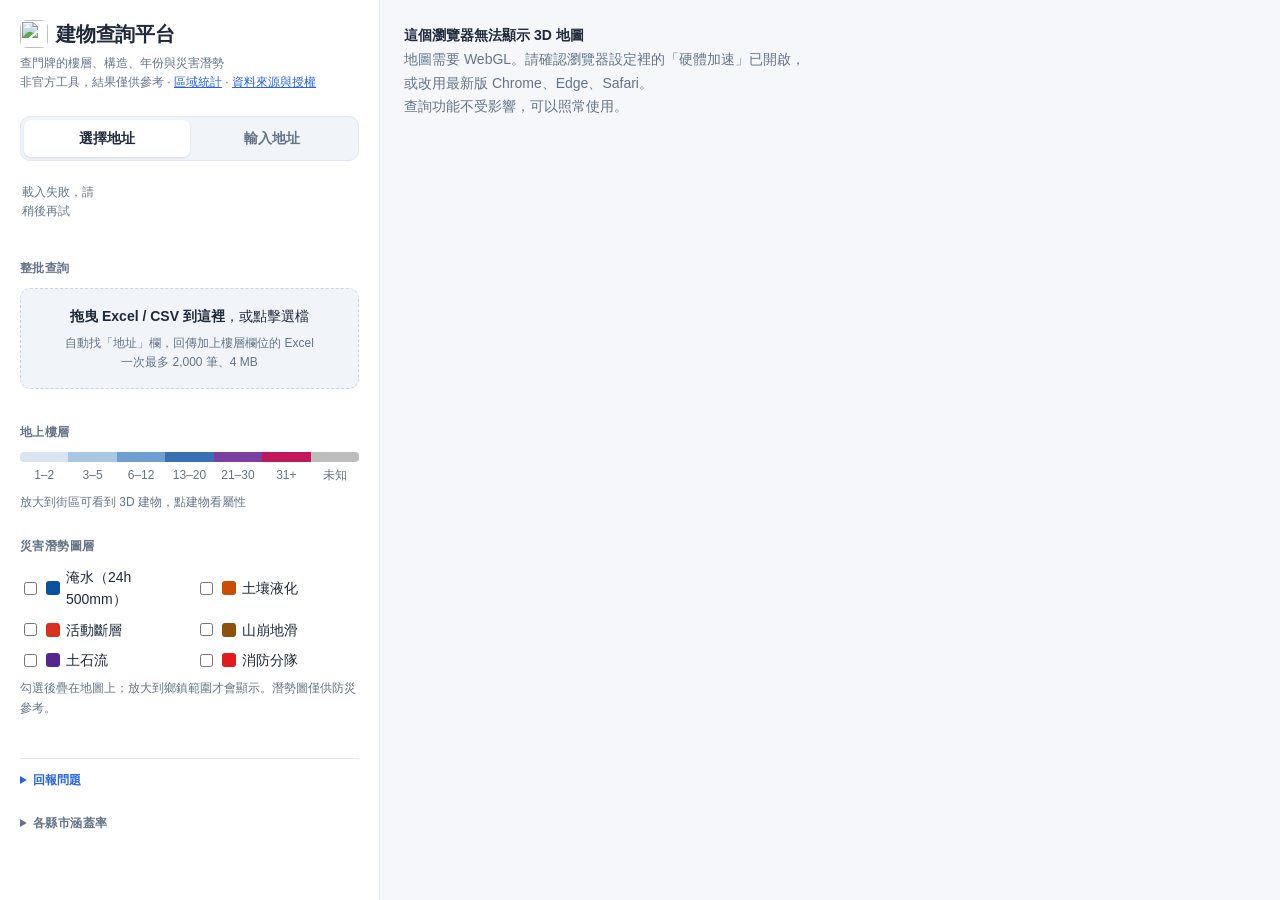
==== commit 622b504b: "地圖：取整後範圍相同就不重抓建物與災害圖層，災害圖層改為平行載入；查地址、點建物、選單較慢的舊回應不再蓋掉新結果，失敗時顯示原因；災害圖層不再因圖磚還在載入而漏載；整批上傳可用鍵盤選檔，同一個檔案可重" ====
--- a/app/static/index.html
+++ b/app/static/index.html
@@ -75,10 +75,13 @@
   table.trades tr:has(+ .tnote) td { border-bottom: none; }
   .tchart { margin: 6px 0 12px; } .tchart .tsum { font-size: 13px; margin-bottom: 4px; } .tchart .tplot { margin: 8px 0 2px; }
   table.trades .tnote td { padding-top: 0; color: var(--muted); font-size: .92em; overflow-wrap: anywhere; }
-  #drop { display: block; border: 1.5px dashed #cbd5e1; border-radius: var(--radius); padding: 16px; text-align: center; color: var(--ink); cursor: pointer; line-height: 1.6; background: var(--soft); }
+  #drop { position: relative; display: block; border: 1.5px dashed #cbd5e1; border-radius: var(--radius); padding: 16px; text-align: center; color: var(--ink); cursor: pointer; line-height: 1.6; background: var(--soft); }
   #drop:hover { border-color: var(--accent); }
   #drop .hint { display: block; margin-top: 6px; }
   #drop.over { border-color: var(--accent); color: var(--accent); }
+  /* 選檔按鈕看不見但留在 Tab 順序裡（hidden 會讓鍵盤、螢幕報讀器選不到），焦點框畫在整個拖曳區 */
+  #file { position: absolute; width: 1px; height: 1px; opacity: 0; overflow: hidden; clip-path: inset(50%); }
+  #drop:has(#file:focus-visible) { outline: 2px solid var(--accent); outline-offset: 2px; }
   /* 分頁：整條切換鈕 */
   .tabs { display: flex; padding: 3px; margin-bottom: 12px; background: var(--soft); border: 1px solid var(--line); border-radius: var(--radius); }
   .tabs button { flex: 1; background: transparent; color: var(--muted); padding: 7px 0; border-radius: 7px; font-weight: 600; }
@@ -183,7 +186,7 @@
     <section>
       <h2>整批查詢</h2>
       <label id="drop"><b class="desk-only">拖曳 Excel / CSV 到這裡</b><span class="desk-only">，或點擊選檔</span><b class="mob-only">點擊選擇 Excel / CSV 檔</b><span class="hint">自動找「地址」欄，回傳加上樓層欄位的 Excel<br>一次最多 2,000 筆、4 MB</span>
-        <input id="file" type="file" accept=".xlsx,.xls,.csv" hidden></label>
+        <input id="file" type="file" accept=".xlsx,.xls,.csv" aria-label="選擇要整批查詢的 Excel 或 CSV 檔"></label>
       <div id="batchMsg" class="note"></div>
     </section>
 
@@ -360,13 +363,25 @@
 // 地圖範圍往外取整到 0.005 度（約 500 公尺）：附近的畫面送出相同的請求，可以直接用 CDN 快取的結果
 const snapBox = b => [Math.floor(b.getWest() / .005) * .005, Math.floor(b.getSouth() / .005) * .005,
   Math.ceil(b.getEast() / .005) * .005, Math.ceil(b.getNorth() / .005) * .005].map(v => v.toFixed(3)).join(",");
-let timer;
+const EMPTY_FC = { type: "FeatureCollection", features: [] };
+// 樣式載入完成（"load" 事件）才能動圖層。不用 isStyleLoaded()：圖磚還在載入時它也是 false
+let mapReady = false;
+map.on("load", () => { mapReady = true; });
+let timer, bldgSeq = 0, bldgBox = "";  // bldgBox：目前畫的取整範圍，相同就不重抓（旋轉、傾斜、小幅平移）
 async function loadBuildings() {
   if (!MAP_OK) return;
-  if (map.getZoom() < 15.5) { map.getSource("bldg").setData({ type: "FeatureCollection", features: [] }); return; }
-  const b = map.getBounds();
-  const r = await fetch(`/api/buildings?bbox=${snapBox(b)}`);
-  map.getSource("bldg").setData(await r.json());
+  const seq = ++bldgSeq;  // 較慢的舊回應不蓋掉新的（縮小到 15.5 以下後，飛行中的請求也不再畫出建物）
+  if (map.getZoom() < 15.5) { if (bldgBox) { map.getSource("bldg").setData(EMPTY_FC); bldgBox = ""; } return; }
+  const box = snapBox(map.getBounds());
+  if (box === bldgBox) return;
+  try {
+    const r = await fetch(`/api/buildings?bbox=${box}`);
+    if (!r.ok) return;
+    const data = await r.json();
+    if (seq !== bldgSeq) return;
+    map.getSource("bldg").setData(data);
+    bldgBox = box;
+  } catch (e) { console.error("建物載入失敗", e); }
 }
 map.on("moveend", () => { clearTimeout(timer); timer = setTimeout(loadBuildings, 200); });
 map.on("load", loadBuildings);
@@ -383,22 +398,32 @@
   loadHazards();
 });
 let hzTimer, hzSeq = 0;
+const hzDrawn = {};  // 各圖層目前畫的 { box, tooLarge }：範圍相同就不重抓（例：勾選另一個圖層時）
 async function loadHazards() {
-  if (!MAP_OK || !map.isStyleLoaded()) return;
-  const seq = ++hzSeq, z = map.getZoom(), b = map.getBounds();
-  const bbox = snapBox(b);
-  let tooFar = false;
-  for (const h of HAZARDS) {
+  if (!MAP_OK || !mapReady) return;
+  const seq = ++hzSeq, z = map.getZoom(), bbox = snapBox(map.getBounds());
+  // 各圖層平行抓；回傳 true＝範圍太大沒畫
+  const jobs = HAZARDS.map(async h => {
     const on = hzOn.has(h.kind);
     for (const id of [`hz-${h.kind}`, `hz-${h.kind}-line`]) if (map.getLayer(id)) map.setLayoutProperty(id, "visibility", on ? "visible" : "none");
-    if (!on) continue;
-    if (z < HZ_MIN_ZOOM) { tooFar = true; map.getSource(`hz-${h.kind}`).setData({ type: "FeatureCollection", features: [] }); continue; }
+    if (!on) return false;
+    if (z < HZ_MIN_ZOOM) {
+      if (hzDrawn[h.kind]) { map.getSource(`hz-${h.kind}`).setData(EMPTY_FC); delete hzDrawn[h.kind]; }
+      return true;
+    }
+    if (hzDrawn[h.kind]?.box === bbox) return hzDrawn[h.kind].tooLarge;
     const r = await fetch(`/api/hazards?kind=${h.kind}&bbox=${bbox}`);
-    if (seq !== hzSeq || !r.ok) return;  // 已經移到別處
+    if (!r.ok) throw new Error(`${h.kind} ${r.status}`);
     const data = await r.json();
-    tooFar ||= !!data.too_large;
+    if (seq !== hzSeq) return false;  // 已經移到別處
     map.getSource(`hz-${h.kind}`).setData(data);
-  }
+    hzDrawn[h.kind] = { box: bbox, tooLarge: !!data.too_large };
+    return !!data.too_large;
+  });
+  const res = await Promise.allSettled(jobs);
+  if (seq !== hzSeq) return;
+  for (const x of res) if (x.status === "rejected") console.error("災害圖層載入失敗", x.reason);
+  const tooFar = res.some(x => x.status === "fulfilled" && x.value);
   hzHint.textContent = tooFar ? "目前地圖範圍太大，放大到鄉鎮範圍才會顯示圖層。"
     : "勾選後疊在地圖上；放大到鄉鎮範圍才會顯示。潛勢圖僅供防災參考。";
 }
@@ -441,6 +466,7 @@
 }
 // 選取的建物：整棟立體改成橘色（高樓在斜視角會擋住地面的外框線），地面外框線保留
 function select(uid) {
+  if (!mapReady) { map.once("load", () => select(uid)); return; }  // 查詢比地圖樣式先完成
   map.setFilter("bldg-sel", ["==", ["get", "uid"], uid || ""]);
   map.setPaintProperty("bldg", "fill-extrusion-color",
     uid ? ["case", ["==", ["get", "uid"], uid], SEL_COLOR, BLDG_COLOR] : BLDG_COLOR);
@@ -462,8 +488,23 @@
   return `<dl style="margin-top:10px">${b.name ? `<dt>名稱</dt><dd>${esc(b.name)}</dd>` : ""}<dt>地址</dt><dd>${place}</dd></dl>`;
 }
 
+// 查詢結果的序號：查地址、點建物都寫到同一個結果區，較慢的舊回應不蓋掉新的（也不把地圖飛回舊的地方）
+let resultSeq = 0;
+function showError(resp) {
+  return resp.json().catch(() => ({})).then(err => {
+    document.getElementById("result").innerHTML = `<div class="note">${esc(err.detail || `查詢失敗（${resp.status}）`)}</div>`;
+  });
+}
+const netError = () => { document.getElementById("result").innerHTML = `<div class="note">連線失敗，請稍後再試</div>`; };
+
 async function showBuilding(uid) {
-  const b = await (await fetch(`/api/building/${encodeURIComponent(uid)}`)).json();
+  const seq = ++resultSeq;
+  let resp;
+  try { resp = await fetch(`/api/building/${encodeURIComponent(uid)}`); } catch { if (seq === resultSeq) netError(); return; }
+  if (seq !== resultSeq) return;
+  if (!resp.ok) { await showError(resp); return; }
+  const b = await resp.json();
+  if (seq !== resultSeq) return;
   setPin(null);  // 點建物用整棟上色標示，清掉先前查地址留下的門牌點
   select(uid);
   document.getElementById("result").innerHTML = card(b, bldgHead(b), b);
@@ -507,13 +548,14 @@
 });
 
 async function doLookup(q, via) {  // via：查詢入口，只用於統計各功能的使用次數
-  const resp = await fetch(`/api/lookup?q=${encodeURIComponent(q)}${via ? `&via=${via}` : ""}`);
-  if (!resp.ok) {  // 例：查詢太頻繁（429）
-    const err = await resp.json().catch(() => ({}));
-    document.getElementById("result").innerHTML = `<div class="note">${esc(err.detail || `查詢失敗（${resp.status}）`)}</div>`;
-    return;
-  }
+  const seq = ++resultSeq;
+  let resp;
+  try { resp = await fetch(`/api/lookup?q=${encodeURIComponent(q)}${via ? `&via=${via}` : ""}`); }
+  catch { if (seq === resultSeq) netError(); return; }
+  if (seq !== resultSeq) return;
+  if (!resp.ok) { await showError(resp); return; }  // 例：查詢太頻繁（429）
   const r = await resp.json();
+  if (seq !== resultSeq) return;
   const head = `<dl style="margin-top:10px">
       <dt>標準化</dt><dd>${gmapLink(r)}</dd>
       <dt>所在樓層</dt><dd>${v(r.unit_floor)}</dd>
@@ -526,7 +568,8 @@
   // 有 OSM 建物（每棟分開）優先框它，其次市府建物圖
   const uid = r.osm_uid || r.bldg_uid;
   const bldg = r.building !== undefined ? r.building  // 伺服器已一起回傳；舊版伺服器才另外查
-    : uid ? await (await fetch(`/api/building/${encodeURIComponent(uid)}`)).json() : null;
+    : uid ? await fetch(`/api/building/${encodeURIComponent(uid)}`).then(x => x.ok ? x.json() : null).catch(() => null) : null;
+  if (seq !== resultSeq) return;
   setPin(r.lon != null ? r : null);  // 沒有座標的門牌也要清掉上一次的點
   if (r.lon != null) map.flyTo(viewOf(r, bldg));
   select(uid);
@@ -541,9 +584,9 @@
   if (matchMedia("(max-width: 760px)").matches) document.getElementById("map").scrollIntoView({ behavior: "smooth", block: "start" });
   // 查不到時：列出模糊搜尋的候選
   if (r.confidence === "無" || r.confidence === "待確認") {
-    const items = (await (await fetch(`/api/suggest?q=${encodeURIComponent(q)}`)).json())
+    const items = (await fetch(`/api/suggest?q=${encodeURIComponent(q)}`).then(x => x.ok ? x.json() : []).catch(() => []))
       .filter(x => x.kind !== "road" && x.text !== r.normalized);
-    if (items.length) document.getElementById("result").insertAdjacentHTML("beforeend",
+    if (items.length && seq === resultSeq) document.getElementById("result").insertAdjacentHTML("beforeend",
       `<div class="didyou"><h2>你是不是要找</h2>${items.map(sgHtml).join("")}</div>`);
   }
 }
@@ -788,11 +831,22 @@
 const laneLabel = l => l === "" ? "沿路門牌" : l;
 const isSet = k => k === "lane" ? pick.lane != null : pick[k] !== "";
 
+let pickSeq = 0;
 async function loadPick() {
+  const seq = ++pickSeq;  // 連點時只畫最後一次的結果
   const p = new URLSearchParams();
   for (const k of LEVELS) if (isSet(k)) p.set(k, pick[k]);
   tilesEl.innerHTML = `<span class="hint">載入中…</span>`;
-  const r = await (await fetch(`/api/pick?${p}`)).json();
+  let r;
+  try {
+    const resp = await fetch(`/api/pick?${p}`);
+    if (!resp.ok) throw new Error(resp.status);
+    r = await resp.json();
+  } catch {
+    if (seq === pickSeq) tilesEl.innerHTML = `<span class="hint">載入失敗，請稍後再試</span>`;
+    return;
+  }
+  if (seq !== pickSeq) return;
   pickLevel = r.level; pickItems = r.items;
   if (r.level === "door") pick.lane = r.lane;  // 只有一種巷弄時後端直接給門牌
   filterEl.value = "";
@@ -884,14 +938,18 @@
 async function upload(file) {
   msg.textContent = `處理中：${file.name}…`;
   const fd = new FormData(); fd.append("file", file);
-  const r = await fetch("/api/batch", { method: "POST", body: fd });
+  let r;
+  try { r = await fetch("/api/batch", { method: "POST", body: fd }); }
+  catch { msg.textContent = "失敗：連線中斷，請稍後再試"; return; }
   if (!r.ok) { msg.textContent = `失敗：${(await r.json().catch(() => ({}))).detail || r.status}`; return; }
   const blob = await r.blob();
   const a = Object.assign(document.createElement("a"), { href: URL.createObjectURL(blob), download: file.name.replace(/\.[^.]+$/, "") + "_樓層.xlsx" });
   a.click();
+  setTimeout(() => URL.revokeObjectURL(a.href), 60_000);  // 下載開始後釋放
   msg.textContent = `完成：已下載 ${a.download}`;
 }
-fileIn.addEventListener("change", () => fileIn.files[0] && upload(fileIn.files[0]));
+// 清空選取：同一個檔案修改後再選一次也會觸發 change
+fileIn.addEventListener("change", () => { const f = fileIn.files[0]; fileIn.value = ""; if (f) upload(f); });
 drop.addEventListener("dragover", e => { e.preventDefault(); drop.classList.add("over"); });
 drop.addEventListener("dragleave", () => drop.classList.remove("over"));
 drop.addEventListener("drop", e => { e.preventDefault(); drop.classList.remove("over"); e.dataTransfer.files[0] && upload(e.dataTransfer.files[0]); });
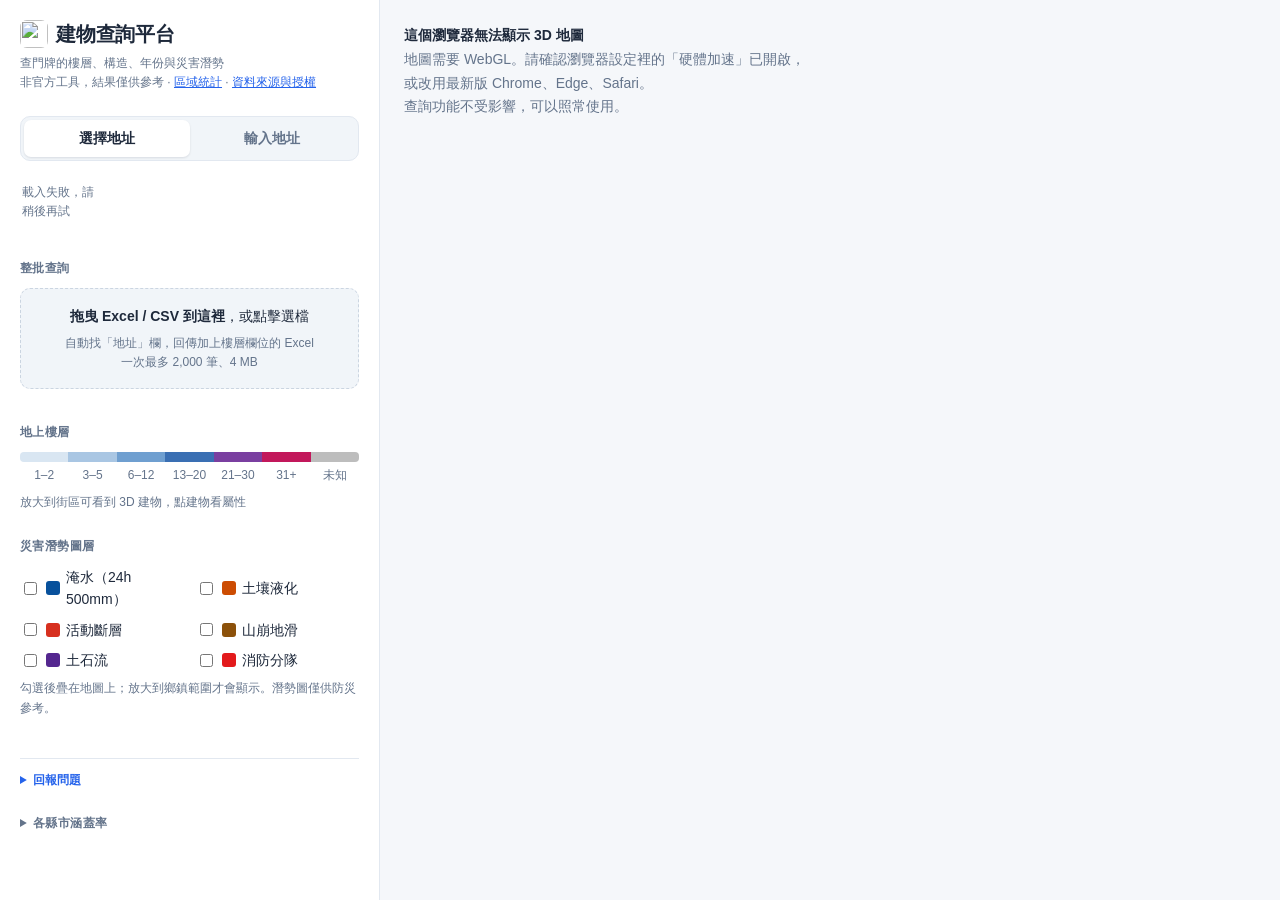
==== commit 364c119e: "統計頁：切到沒有資料的房型後縮放視窗，不再把舊圖表畫回來；「比前一年」只在前一年有資料時顯示；快速切換區域時舊回應不蓋掉新的；網址參數在舊版 Safari 也會保留；沒有消防距離資料時顯示無圖資；圖表" ====
--- a/app/static/index.html
+++ b/app/static/index.html
@@ -9,7 +9,7 @@
 <link rel="icon" type="image/png" href="/favicon.png?v=3" sizes="64x64">
 <link rel="apple-touch-icon" href="/apple-touch-icon.png">
 <title>建物查詢平台</title>
-<link rel="stylesheet" href="https://unpkg.com/maplibre-gl@6.16.0/dist/maplibre-gl.css">
+<link rel="stylesheet" href="/vendor/maplibre-gl-6.16.0/maplibre-gl.css">
 <style>
   :root {
     --bg: #f5f7fa; --panel: #ffffff; --ink: #1e293b; --muted: #64748b; --line: #e2e8f0; --soft: #f1f5f9;
@@ -223,9 +223,9 @@
 
 <script type="module">
 // MapLibre 6（ES module）：4.x 在 Safari 27 會不斷 WebGL context lost，6.12+ 修了 GPU 程序掛掉的處理
-// 動態載入：CDN 失敗時只有地圖顯示說明，查詢照常
+// 動態載入（檔案在 app/static/vendor/）：載入失敗時只有地圖顯示說明，查詢照常
 let maplibregl;
-try { maplibregl = await import("https://unpkg.com/maplibre-gl@6.16.0/dist/maplibre-gl.mjs"); }
+try { maplibregl = await import("/vendor/maplibre-gl-6.16.0/maplibre-gl.mjs"); }
 catch (e) { console.error("MapLibre 載入失敗", e); }
 
 const RAMP = [[1, "#d9e6f2"], [3, "#a9c6e3"], [6, "#6f9fd0"], [13, "#3a6fb3"], [21, "#7a3fa0"], [31, "#c2185b"]];
@@ -304,7 +304,7 @@
   locale: { "GeolocateControl.FindMyLocation": "移到我的位置", "GeolocateControl.LocationNotAvailable": "無法取得位置" },
 });
 // ── 縮放鈕與定位（移到使用者所在位置；位置只在瀏覽器裡用，不送到伺服器） ──
-// CDN 載入失敗時 maplibregl 是 undefined，控制項一律放在 MAP_OK 裡
+// MapLibre 載入失敗時 maplibregl 是 undefined，控制項一律放在 MAP_OK 裡
 if (MAP_OK) {
   map.addControl(new maplibregl.NavigationControl());
   const geo = new maplibregl.GeolocateControl({ positionOptions: { enableHighAccuracy: true, timeout: 10000 },
@@ -369,7 +369,7 @@
 map.on("load", () => { mapReady = true; });
 let timer, bldgSeq = 0, bldgBox = "";  // bldgBox：目前畫的取整範圍，相同就不重抓（旋轉、傾斜、小幅平移）
 async function loadBuildings() {
-  if (!MAP_OK) return;
+  if (!MAP_OK || !mapReady) return;  // 樣式還沒載入時圖層來源不存在；"load" 時會再呼叫
   const seq = ++bldgSeq;  // 較慢的舊回應不蓋掉新的（縮小到 15.5 以下後，飛行中的請求也不再畫出建物）
   if (map.getZoom() < 15.5) { if (bldgBox) { map.getSource("bldg").setData(EMPTY_FC); bldgBox = ""; } return; }
   const box = snapBox(map.getBounds());
@@ -462,6 +462,7 @@
 
 // 查地址時在門牌位置放的點；null＝清掉
 function setPin(r) {
+  if (!mapReady) { map.once("load", () => setPin(r)); return; }  // 查詢比地圖樣式先完成
   map.getSource("pin")?.setData(r ? { type: "Point", coordinates: [r.lon, r.lat] } : { type: "FeatureCollection", features: [] });
 }
 // 選取的建物：整棟立體改成橘色（高樓在斜視角會擋住地面的外框線），地面外框線保留
@@ -490,8 +491,9 @@
 
 // 查詢結果的序號：查地址、點建物都寫到同一個結果區，較慢的舊回應不蓋掉新的（也不把地圖飛回舊的地方）
 let resultSeq = 0;
-function showError(resp) {
+function showError(resp, seq) {
   return resp.json().catch(() => ({})).then(err => {
+    if (seq !== resultSeq) return;
     document.getElementById("result").innerHTML = `<div class="note">${esc(err.detail || `查詢失敗（${resp.status}）`)}</div>`;
   });
 }
@@ -502,7 +504,7 @@
   let resp;
   try { resp = await fetch(`/api/building/${encodeURIComponent(uid)}`); } catch { if (seq === resultSeq) netError(); return; }
   if (seq !== resultSeq) return;
-  if (!resp.ok) { await showError(resp); return; }
+  if (!resp.ok) { await showError(resp, seq); return; }
   const b = await resp.json();
   if (seq !== resultSeq) return;
   setPin(null);  // 點建物用整棟上色標示，清掉先前查地址留下的門牌點
@@ -553,7 +555,7 @@
   try { resp = await fetch(`/api/lookup?q=${encodeURIComponent(q)}${via ? `&via=${via}` : ""}`); }
   catch { if (seq === resultSeq) netError(); return; }
   if (seq !== resultSeq) return;
-  if (!resp.ok) { await showError(resp); return; }  // 例：查詢太頻繁（429）
+  if (!resp.ok) { await showError(resp, seq); return; }  // 例：查詢太頻繁（429）
   const r = await resp.json();
   if (seq !== resultSeq) return;
   const head = `<dl style="margin-top:10px">
@@ -727,7 +729,7 @@
   const ok = (r.trades || []).filter(t => t.unit_price > 0 && !t.special && t.grp && t.trade_date);
   if (!box || ok.length < MIN_TREND) return;
   let charts;
-  try { charts = await import("/charts.js?v=1"); } catch { return; }
+  try { charts = await import("/charts.js?v=2"); } catch { return; }
   const grp = Object.entries(ok.reduce((a, t) => (a[t.grp] = (a[t.grp] || 0) + 1, a), {})).sort((a, b) => b[1] - a[1])[0][0];
   const pts = ok.filter(t => t.grp === grp).map(t => [charts.ms(t.trade_date), t.unit_price * M2_PER_PING]);
   const byYear = {};
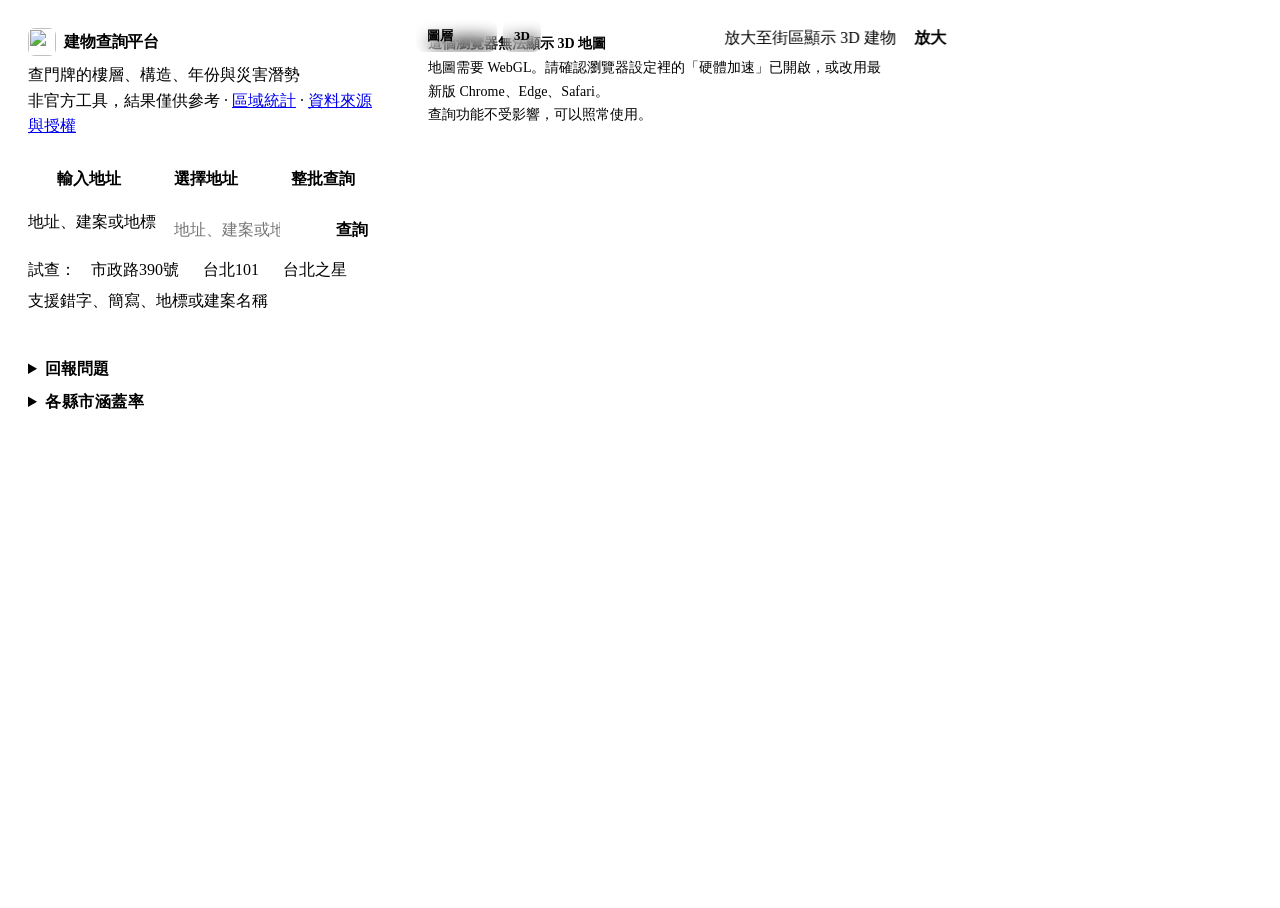
==== commit 85f323e3: "全站 UI/UX 升級（深淺色模式、結果卡整合、地圖 Popover 與 2D/3D、圖表互動）、完整 CSP 雜湊白名單與靜態檔 CDN 快取" ====
--- a/app/static/index.html
+++ b/app/static/index.html
@@ -3,30 +3,20 @@
 <head>
 <meta charset="utf-8">
 <meta name="viewport" content="width=device-width, initial-scale=1">
-<meta name="theme-color" content="#f5f7fa">
+<meta name="color-scheme" content="light dark">
+<meta name="theme-color" content="#f5f7fa" media="(prefers-color-scheme: light)">
+<meta name="theme-color" content="#0f172a" media="(prefers-color-scheme: dark)">
 <meta name="robots" content="noindex, nofollow">
 <link rel="icon" href="/favicon.ico?v=3" sizes="16x16 32x32 48x48">
 <link rel="icon" type="image/png" href="/favicon.png?v=3" sizes="64x64">
 <link rel="apple-touch-icon" href="/apple-touch-icon.png">
 <title>建物查詢平台</title>
+<link rel="stylesheet" href="/common.css?v=1">
 <link rel="stylesheet" href="/vendor/maplibre-gl-6.16.0/maplibre-gl.css">
 <style>
-  :root {
-    --bg: #f5f7fa; --panel: #ffffff; --ink: #1e293b; --muted: #64748b; --line: #e2e8f0; --soft: #f1f5f9;
-    --accent: #2563eb; --accent-soft: #eff4ff; --hi: #15803d; --mid: #b45309; --lo: #b91c1c;
-    /* 字級只用五種：32 大數字、20 頁面標題、16 區塊標題、14 內文、12 輔助說明與小標 */
-    --fs-display: 32px; --fs-h1: 20px; --fs-title: 16px; --fs-body: 14px; --fs-cap: 12px;
-    --radius: 10px; --shadow: 0 1px 2px rgba(15, 23, 42, .05), 0 1px 3px rgba(15, 23, 42, .06);
-  }
-  * { box-sizing: border-box; }
-  [hidden] { display: none !important; }
-  html, body { margin: 0; height: 100%; font-family: -apple-system, BlinkMacSystemFont, "Segoe UI", "PingFang TC", "Noto Sans TC", "Microsoft JhengHei", sans-serif;
-    color: var(--ink); background: var(--bg); -webkit-font-smoothing: antialiased; }
-  small { font-size: var(--fs-cap); }  /* 不用瀏覽器預設的 smaller（約 11.7px），和其他輔助字對齊 */
-  a { color: var(--accent); }
-  #app { display: grid; grid-template-columns: 380px 1fr; height: 100%; }
-  html, body { font-size: var(--fs-body); line-height: 1.6; }
-  aside { background: var(--panel); border-right: 1px solid var(--line); overflow-y: auto; padding: 20px; display: flex; flex-direction: column; gap: 24px; }
+  html, body { height: 100%; }
+  #app { display: grid; grid-template-columns: 396px 1fr; height: 100%; }
+  aside { background: var(--panel); border-right: 1px solid var(--line); overflow-y: auto; padding: 20px; display: flex; flex-direction: column; gap: 20px; }
   h1 { font-size: var(--fs-h1); line-height: 28px; margin: 0; font-weight: 700; letter-spacing: -.01em; }
   .brand { display: flex; align-items: center; gap: 8px; }
   .brand img { width: 28px; height: 28px; border-radius: 7px; flex: none; }
@@ -39,82 +29,126 @@
   input[type=text] { flex: 1; min-width: 0; padding: 9px 12px; border: 1px solid var(--line); border-radius: 8px; }
   input:focus { outline: 2px solid var(--accent-soft); border-color: var(--accent); }
   /* 只套用到左側面板的按鈕；地圖上的縮放按鈕用 MapLibre 自己的樣式 */
-  :where(aside) button { font: inherit; font-weight: 600; padding: 8px 16px; border: 0; border-radius: 8px; background: var(--accent); color: #fff; cursor: pointer; }
+  :where(aside) button { font: inherit; font-weight: 600; padding: 8px 16px; border: 0; border-radius: 8px; background: var(--accent); color: var(--accent-ink); cursor: pointer; min-block-size: 32px; }
   :where(aside) button:hover { filter: brightness(1.08); }
   :where(aside) button:disabled { opacity: .5; cursor: default; }
+
+  /* ── 分頁：role="tablist"（以底線＋底色共同標示選中，不單靠顏色） ── */
+  .tabs { display: flex; padding: 3px; margin-bottom: 12px; background: var(--soft); border: 1px solid var(--line); border-radius: var(--radius); gap: 2px; }
+  .tabs [role="tab"] { position: relative; flex: 1; background: transparent; color: var(--muted); padding: 7px 4px; border-radius: 7px; font-weight: 600; min-block-size: 34px; }
+  .tabs [role="tab"][aria-selected="true"] { background: var(--panel); color: var(--ink); box-shadow: var(--shadow); }
+  .tabs [role="tab"][aria-selected="true"]::after { content: ""; position: absolute; inset: auto 12px 2px; border-block-end: 2.5px solid var(--accent); border-radius: 2px; }
+
+  /* ── 範例快選 ── */
+  .examples { display: flex; flex-wrap: wrap; align-items: center; gap: 6px; margin-top: 8px; font-size: var(--fs-cap); color: var(--muted); }
+  :where(aside) .ex { background: var(--soft); color: var(--ink); border: 1px solid var(--line); padding: 3px 9px; font-size: var(--fs-cap); font-weight: 500; border-radius: 99px; min-block-size: 26px; }
+  :where(aside) .ex:hover { border-color: var(--accent); color: var(--accent); filter: none; }
+
+  /* ── 結果卡片與頂部風險快覽 ── */
   .card { background: var(--panel); border: 1px solid var(--line); border-radius: var(--radius); padding: 16px; box-shadow: var(--shadow); }
-  .big { font-size: var(--fs-display); font-weight: 700; line-height: 1; font-variant-numeric: tabular-nums; letter-spacing: -.02em; }
+  .card-top { display: flex; justify-content: space-between; align-items: flex-start; gap: 10px; }
+  .big { font-size: var(--fs-display); font-weight: 700; line-height: 1.05; font-variant-numeric: tabular-nums; letter-spacing: -.02em; }
   .big small { font-size: var(--fs-body); font-weight: 500; color: var(--muted); margin-left: 6px; letter-spacing: 0; }
+  .subline { display: flex; flex-wrap: wrap; align-items: center; gap: 6px; margin-top: 6px; font-size: var(--fs-cap); color: var(--muted); }
+  .card-actions { display: flex; align-items: center; gap: 6px; flex: none; }
+  :where(aside) .icon-btn { display: inline-flex; align-items: center; gap: 4px; background: var(--soft); color: var(--ink); border: 1px solid var(--line); padding: 5px 10px; font-size: var(--fs-cap); font-weight: 600; border-radius: 7px; min-inline-size: 28px; min-block-size: 28px; }
+  :where(aside) .icon-btn:hover { border-color: var(--accent); color: var(--accent); filter: none; }
+
+  /* 複製連結狀態氣泡（用 opacity 顯隱，不移除出無障礙樹） */
+  .copy { position: relative; display: inline-flex; align-items: center; }
+  .copy-tip { position: absolute; inset-block-start: calc(100% + 5px); inset-inline-end: 0; padding: 3px 8px; border-radius: 6px; background: var(--tip-bg); color: #fff; font-size: 11px; white-space: nowrap; pointer-events: none; opacity: 0; transition: opacity .15s; z-index: 6; }
+  .copy:has([data-copied], [data-failed]) .copy-tip { opacity: 1; }
+  .copy-button[data-copied] { border-color: var(--hi); color: var(--hi); }
+  .copy-button[data-failed] { border-color: var(--lo); color: var(--lo); }
+
+  /* 信心標籤（顏色＋符號共同標示） */
+  .badge { display: inline-flex; align-items: center; gap: 3px; font-size: var(--fs-cap); padding: 2px 8px; border-radius: 99px; font-weight: 600; border: 1px solid transparent; }
+  .b-高 { background: var(--hi-soft); color: var(--hi); border-color: color-mix(in srgb, var(--hi) 30%, transparent); }
+  .b-中 { background: var(--mid-soft); color: var(--mid); border-color: color-mix(in srgb, var(--mid) 30%, transparent); }
+  .b-低, .b-無, .b-待確認 { background: var(--lo-soft); color: var(--lo); border-color: color-mix(in srgb, var(--lo) 30%, transparent); }
+
+  /* 頂部風險摘要膠囊 */
+  .chips { display: flex; flex-wrap: wrap; gap: 6px; margin-top: 12px; }
+  .chip { display: inline-flex; align-items: center; gap: 4px; font-size: var(--fs-cap); font-weight: 600; padding: 3px 9px; border-radius: 99px; text-decoration: none; border: 1px solid transparent; line-height: 1.4; }
+  .chip-danger { background: var(--lo-soft); color: var(--lo); border-color: color-mix(in srgb, var(--lo) 28%, transparent); }
+  .chip-warn { background: var(--mid-soft); color: var(--mid); border-color: color-mix(in srgb, var(--mid) 30%, transparent); }
+  .chip-ok { background: var(--hi-soft); color: var(--hi); border-color: color-mix(in srgb, var(--hi) 28%, transparent); }
+  .chip:hover { filter: brightness(.96); }
+
   /* 欄位：名稱灰、值深色，同樣 14px；用顏色分主從，不用大小 */
-  dl { display: grid; grid-template-columns: 104px 1fr; gap: 6px 12px; margin: 12px 0 0; }
+  dl { display: grid; grid-template-columns: 100px 1fr; gap: 6px 12px; margin: 12px 0 0; }
   dt { color: var(--muted); }
   dd { margin: 0; overflow-wrap: anywhere; font-variant-numeric: tabular-nums; }
-  .badge { display: inline-block; font-size: var(--fs-cap); padding: 2px 8px; border-radius: 99px; color: #fff; font-weight: 600; }
-  .b-高 { background: var(--hi); } .b-中 { background: var(--mid); } .b-低, .b-無, .b-待確認 { background: var(--lo); }
   .note { font-size: var(--fs-cap); color: var(--muted); margin-top: 10px; overflow-wrap: anywhere; line-height: 1.6; }
-  .risk { margin-top: 16px; border-top: 1px solid var(--line); padding-top: 14px; }
+  .area-bar { margin-top: 12px; padding: 8px 10px; border-radius: 8px; background: var(--soft); font-size: var(--fs-cap); display: flex; justify-content: space-between; align-items: center; gap: 8px; flex-wrap: wrap; }
+  .area-bar strong { font-variant-numeric: tabular-nums; }
+  .risk { margin-top: 16px; border-top: 1px solid var(--line); padding-top: 14px; scroll-margin-top: 16px; }
   .risk h3 { font-size: var(--fs-title); font-weight: 700; margin: 0; }
-  .risk h4 { margin: 16px 0 0; padding-bottom: 6px; border-bottom: 1px solid var(--soft); }
+  .risk h4 { margin: 14px 0 0; padding-bottom: 5px; border-bottom: 1px solid var(--soft); }
   .risk dl { margin-top: 8px; }
   .ufl { font-size: var(--fs-cap); color: var(--muted); margin-top: 4px; line-height: 1.6; }
   .rz { color: var(--lo); font-weight: 600; } .rn { color: var(--muted); } .rx { color: var(--muted); }
-  .hzl { display: grid; grid-template-columns: 1fr 1fr; gap: 8px 12px; }
-  .hzl label { display: flex; align-items: center; gap: 6px; cursor: pointer; }
-  .hzl i { width: 14px; height: 14px; border-radius: 3px; background: var(--c); flex: none; }
-  .addrs { font-size: var(--fs-cap); color: var(--muted); max-height: 120px; overflow-y: auto; margin-top: 10px; padding-top: 10px; border-top: 1px solid var(--soft); }
-  .legend { display: flex; gap: 0; font-size: var(--fs-cap); color: var(--muted); }
-  .legend span { flex: 1; text-align: center; padding-top: 14px; position: relative; }
-  .legend span::before { content: ""; position: absolute; top: 0; left: 0; right: 0; height: 10px; background: var(--c); }
-  .legend span:first-child::before { border-radius: 4px 0 0 4px; } .legend span:last-child::before { border-radius: 0 4px 4px 0; }
+  .addrs-fold { margin-top: 10px; padding-top: 10px; border-top: 1px solid var(--soft); }
+  .addrs { font-size: var(--fs-cap); color: var(--muted); max-height: 150px; overflow-y: auto; margin-top: 8px; line-height: 1.7; }
+
+  /* 載入中骨架屏（使用原生 <progress>，不打擾螢幕報讀器） */
+  .card.loading { display: flex; flex-direction: column; gap: 10px; }
+  .card.loading progress { width: 100%; height: 4px; border: 0; border-radius: 4px; }
+  .skel { height: 14px; border-radius: 6px; background: var(--soft); animation: pulse 1.2s ease-in-out infinite; }
+  .skel.lg { height: 32px; width: 45%; }
+  .skel.short { width: 65%; }
+  @keyframes pulse { 50% { opacity: .45; } }
+
   table { width: 100%; border-collapse: collapse; font-size: var(--fs-cap); margin-top: 8px; }
   details summary { cursor: pointer; }
-  td { padding: 4px 0; border-bottom: 1px solid var(--line); }
-  td.n { text-align: right; font-variant-numeric: tabular-nums; }
-  table.trades tr.th td { color: var(--muted); font-weight: 600; }
-  table.trades tr:not(.tnote) td:first-child { white-space: nowrap; }  /* 只有日期欄不換行；備註可能很長 */
+  td, th { padding: 4px 0; border-bottom: 1px solid var(--line); text-align: left; }
+  th { color: var(--muted); font-weight: 600; }
+  td.n, th.n { text-align: right; font-variant-numeric: tabular-nums; }
+  table.trades tr:not(.tnote) td:first-child { white-space: nowrap; }
   table.trades tr:has(+ .tnote) td { border-bottom: none; }
   .tchart { margin: 6px 0 12px; } .tchart .tsum { font-size: 13px; margin-bottom: 4px; } .tchart .tplot { margin: 8px 0 2px; }
   table.trades .tnote td { padding-top: 0; color: var(--muted); font-size: .92em; overflow-wrap: anywhere; }
-  #drop { position: relative; display: block; border: 1.5px dashed #cbd5e1; border-radius: var(--radius); padding: 16px; text-align: center; color: var(--ink); cursor: pointer; line-height: 1.6; background: var(--soft); }
-  #drop:hover { border-color: var(--accent); }
+
+  #drop { position: relative; display: block; border: 1.5px dashed var(--line); border-radius: var(--radius); padding: 18px 14px; text-align: center; color: var(--ink); cursor: pointer; line-height: 1.6; background: var(--soft); }
+  #drop:hover, #drop.over { border-color: var(--accent); }
+  #drop.over { color: var(--accent); }
   #drop .hint { display: block; margin-top: 6px; }
-  #drop.over { border-color: var(--accent); color: var(--accent); }
-  /* 選檔按鈕看不見但留在 Tab 順序裡（hidden 會讓鍵盤、螢幕報讀器選不到），焦點框畫在整個拖曳區 */
   #file { position: absolute; width: 1px; height: 1px; opacity: 0; overflow: hidden; clip-path: inset(50%); }
   #drop:has(#file:focus-visible) { outline: 2px solid var(--accent); outline-offset: 2px; }
-  /* 分頁：整條切換鈕 */
-  .tabs { display: flex; padding: 3px; margin-bottom: 12px; background: var(--soft); border: 1px solid var(--line); border-radius: var(--radius); }
-  .tabs button { flex: 1; background: transparent; color: var(--muted); padding: 7px 0; border-radius: 7px; font-weight: 600; }
-  .tabs button.on { background: var(--panel); color: var(--ink); box-shadow: var(--shadow); }
+
   .crumbs { display: flex; flex-wrap: wrap; gap: 4px; align-items: center; font-size: var(--fs-cap); margin-bottom: 8px; }
-  .crumbs button { background: var(--accent-soft); color: var(--accent); padding: 4px 10px; font-size: var(--fs-cap); }
+  .crumbs button { background: var(--accent-soft); color: var(--accent); padding: 4px 10px; font-size: var(--fs-cap); min-block-size: 28px; }
   .crumbs .cur { color: var(--muted); }
-  /* 高度上限讓 22 個縣市整個放得下；更多（路、門牌）時框內捲動，下緣淡出提示還有 */
-  .tiles { display: grid; grid-template-columns: repeat(auto-fill, minmax(76px, 1fr)); gap: 6px; max-height: 380px; overflow-y: auto; padding: 2px; }
+  .tiles { display: grid; grid-template-columns: repeat(auto-fill, minmax(76px, 1fr)); gap: 6px; max-height: 360px; overflow-y: auto; padding: 2px; }
   .tiles.more { -webkit-mask-image: linear-gradient(to bottom, #000 calc(100% - 32px), transparent);
     mask-image: linear-gradient(to bottom, #000 calc(100% - 32px), transparent); }
   .tiles.wide { grid-template-columns: repeat(auto-fill, minmax(104px, 1fr)); }
   .tiles.num { grid-template-columns: repeat(auto-fill, minmax(56px, 1fr)); }
   .tile { background: var(--panel); color: var(--ink); border: 1px solid var(--line); padding: 9px 4px; font-weight: 500; line-height: 1.3; position: relative; }
-  .tile:hover { border-color: var(--accent); color: var(--accent); }
+  .tile:hover { border-color: var(--accent); color: var(--accent); filter: none; }
   .tile small { display: block; color: var(--muted); font-weight: 400; margin-top: 2px; }
   .tile.has::after { content: ""; position: absolute; top: 4px; right: 4px; width: 6px; height: 6px; border-radius: 50%; background: var(--hi); }
+
   #f { position: relative; }
-  /* 輸入框右側的清除鈕（有文字才出現） */
   .qwrap { position: relative; flex: 1; min-width: 0; display: flex; }
   .qwrap input { padding-right: 34px; }
-  #qClear { position: absolute; right: 4px; top: 50%; transform: translateY(-50%); width: 28px; height: 28px; padding: 0;
+  #qClear { position: absolute; right: 4px; top: 50%; transform: translateY(-50%); min-inline-size: 28px; min-block-size: 28px; width: 28px; height: 28px; padding: 0;
     border-radius: 50%; background: transparent; color: var(--muted); font-size: 18px; font-weight: 400; line-height: 1; }
-  #qClear:hover { background: var(--bg); color: var(--ink); }
-  #sugg { position: absolute; top: 100%; left: 0; right: 0; z-index: 5; background: var(--panel); border: 1px solid var(--line); border-radius: 8px; margin-top: 4px; box-shadow: 0 6px 20px rgba(0,0,0,.08); max-height: 320px; overflow-y: auto; }
+  #qClear:hover { background: var(--soft); color: var(--ink); filter: none; }
+  #sugg { position: absolute; top: 100%; left: 0; right: 0; z-index: 12; background: var(--panel); border: 1px solid var(--line); border-radius: 8px; margin-top: 4px; box-shadow: var(--float-shadow); max-height: 320px; overflow-y: auto; }
   .sg { display: block; width: 100%; text-align: left; background: transparent; color: var(--ink); border-radius: 0; padding: 8px 10px; border-bottom: 1px solid var(--line); }
   .sg:last-child { border-bottom: 0; }
   :where(aside) .sg { font-weight: 400; }
-  .sg:hover, .sg.on { background: var(--accent-soft); }
+  .sg:hover, .sg.on { background: var(--accent-soft); filter: none; }
   .sg small { display: block; color: var(--muted); margin-top: 2px; }
   .sg .dot { color: var(--hi); }
   .didyou { margin-top: 10px; }
+  .didyou .sg { border: 1px solid var(--line); border-radius: 8px; margin-top: 4px; }
+  #pickFilter { width: 100%; padding: 7px 12px; border: 1px solid var(--line); border-radius: 8px; margin-bottom: 8px; }
+
+  .meta-sec { display: flex; flex-direction: column; gap: 12px; border-top: 1px solid var(--line); padding-top: 14px; }
   .fb { margin-top: 16px; border-top: 1px solid var(--line); padding-top: 12px; }
+  .meta-sec .fb { margin-top: 0; border-top: 0; padding-top: 0; }
   .fb summary { color: var(--accent); letter-spacing: 0; }
   .fbform { display: grid; grid-template-columns: 1fr 1fr; gap: 8px; margin-top: 10px; font-size: var(--fs-cap); color: var(--muted); }
   .fbform label { display: flex; flex-direction: column; gap: 4px; }
@@ -123,36 +157,108 @@
   .fbform textarea { resize: vertical; }
   .fbform button { justify-self: start; }
   .fbbtns { display: flex; gap: 8px; flex-wrap: wrap; align-items: center; }
-
-  .card .again { margin-top: 12px; width: 100%; }
-  .didyou .sg { border: 1px solid var(--line); border-radius: 8px; margin-top: 4px; }
-  #pickFilter { width: 100%; padding: 7px 12px; border: 1px solid var(--line); border-radius: 8px; margin-bottom: 8px; }
-  #map { height: 100%; position: relative; }
+  .card .again.bottom-again { margin-top: 14px; width: 100%; }
   .hint { font-size: var(--fs-cap); color: var(--muted); line-height: 1.6; }
+
+  /* ── 地圖區與浮動控制項（圖層 Popover、2D/3D、縮放提示、樓層圖例、Hover 預覽） ── */
+  #mapWrap { position: relative; height: 100%; min-height: 0; }
+  #map { height: 100%; width: 100%; position: relative; }
+  .map-tools { position: absolute; top: 12px; left: 12px; z-index: 4; display: flex; gap: 6px; flex-wrap: wrap; }
+  .mbtn { font: inherit; font-size: 13px; font-weight: 600; display: inline-flex; align-items: center; gap: 5px;
+    padding: 6px 11px; min-block-size: 32px; border-radius: 8px; border: 1px solid var(--line);
+    background: var(--float-bg); color: var(--ink); box-shadow: var(--float-shadow); cursor: pointer; backdrop-filter: blur(8px); }
+  .mbtn:hover { border-color: var(--accent); color: var(--accent); }
+  .mbtn[aria-pressed="true"] { border-color: var(--accent); color: var(--accent); }
+  .mchip { display: inline-flex; align-items: center; justify-content: center; min-width: 18px; height: 18px; padding: 0 5px;
+    border-radius: 99px; background: var(--accent); color: var(--accent-ink); font-size: 11px; font-variant-numeric: tabular-nums; }
+
+  #layerBtn { anchor-name: --layer-btn; }
+  /* 原生 Popover 圖層面板：@supports 漸進強化 CSS Anchor Positioning，舊瀏覽器安全退回固定位置 */
+  #layerPanel { border: 1px solid var(--line); border-radius: 12px; padding: 14px; width: min(300px, calc(100vw - 24px));
+    background: var(--panel); color: var(--ink); box-shadow: var(--float-shadow); font-size: var(--fs-body); }
+  @supports (position-area: block-end) {
+    #layerPanel { position-anchor: --layer-btn; inset: auto; margin: 6px 0 0;
+      position-area: block-end span-inline-end; position-try-fallbacks: flip-block, flip-inline, flip-block flip-inline; }
+  }
+  @supports not (position-area: block-end) {
+    #layerPanel { position: fixed; top: 52px; left: 12px; right: auto; bottom: auto; margin: 0; }
+  }
+  @supports not selector(:popover-open) {
+    #layerPanel:not(.open) { display: none; }
+    #layerPanel.open { display: block; z-index: 20; }
+  }
+  .pop-head { display: flex; justify-content: space-between; align-items: center; margin-bottom: 10px; }
+  .pop-head strong { font-size: 13px; }
+  .pop-close { border: 0; background: transparent; color: var(--muted); font-size: 18px; line-height: 1; min-inline-size: 28px; min-block-size: 28px; border-radius: 6px; cursor: pointer; }
+  .pop-close:hover { background: var(--soft); color: var(--ink); }
+  .hzl { display: flex; flex-direction: column; gap: 8px; }
+  .hz-item { display: flex; flex-direction: column; gap: 4px; }
+  .hz-item label { display: flex; align-items: center; gap: 7px; cursor: pointer; font-size: 13px; }
+  .hz-item i { width: 14px; height: 14px; border-radius: 3px; background: var(--c); flex: none; border: 1px solid rgba(0,0,0,.1); }
+  .hz-scale { display: flex; gap: 2px; margin-left: 22px; font-size: 11px; color: var(--muted); }
+  .hz-scale span { flex: 1; text-align: center; padding-top: 9px; position: relative; font-variant-numeric: tabular-nums; }
+  .hz-scale span::before { content: ""; position: absolute; top: 0; left: 0; right: 0; height: 6px; background: var(--c); border-radius: 2px; }
+
+  /* 縮放層級浮動提示 */
+  #zoomHint { position: absolute; top: 12px; left: 50%; transform: translateX(-50%); z-index: 4;
+    display: inline-flex; align-items: center; gap: 8px; padding: 5px 8px 5px 12px; border-radius: 99px;
+    background: var(--float-bg); color: var(--ink); border: 1px solid var(--line); box-shadow: var(--float-shadow);
+    font-size: var(--fs-cap); backdrop-filter: blur(8px); white-space: nowrap; }
+  #zoomHint button { border: 0; background: var(--accent); color: var(--accent-ink); font: inherit; font-weight: 600;
+    padding: 3px 10px; border-radius: 99px; cursor: pointer; min-block-size: 24px; }
+
+  /* 左下浮動樓層圖例 */
+  #mapLegend { position: absolute; left: 12px; bottom: 12px; z-index: 4; width: min(280px, calc(100% - 76px));
+    background: var(--float-bg); border: 1px solid var(--line); border-radius: 10px; padding: 7px 10px 6px;
+    box-shadow: var(--float-shadow); backdrop-filter: blur(8px); }
+  .leg-title { display: block; font-size: 11px; font-weight: 600; color: var(--muted); margin-bottom: 4px; }
+  .legend { display: flex; gap: 0; font-size: 11px; color: var(--muted); font-variant-numeric: tabular-nums; }
+  .legend span { flex: 1; text-align: center; padding-top: 11px; position: relative; }
+  .legend span::before { content: ""; position: absolute; top: 0; left: 0; right: 0; height: 8px; background: var(--c); }
+  .legend span:first-child::before { border-radius: 4px 0 0 4px; } .legend span:last-child::before { border-radius: 0 4px 4px 0; }
+
+  /* 地圖 Hover 輕量建物預覽 */
+  #bldgTip { position: absolute; z-index: 5; pointer-events: none; background: var(--tip-bg); color: #fff;
+    padding: 5px 9px; border-radius: 7px; font-size: 12px; line-height: 1.4; white-space: nowrap;
+    box-shadow: 0 4px 12px rgba(0,0,0,.25); transform: translate(12px, -50%); }
+  #bldgTip small { display: block; opacity: .78; font-size: 11px; }
+
+  @media (prefers-color-scheme: dark) {
+    .maplibregl-ctrl-group { background: var(--panel); border: 1px solid var(--line); }
+    .maplibregl-ctrl-group button + button { border-top-color: var(--line); }
+    .maplibregl-ctrl-group button .maplibregl-ctrl-icon { filter: invert(1) brightness(.9); }
+    .maplibregl-ctrl-attrib { background: var(--float-bg) !important; color: var(--muted); }
+    .maplibregl-ctrl-attrib a { color: var(--accent); }
+    .maplibregl-ctrl-attrib-button { filter: invert(1) brightness(.9); }
+  }
+
   .mob-only { display: none; }
+  @media (pointer: coarse) {
+    .mbtn, :where(aside) .icon-btn, :where(aside) .ex { min-block-size: 36px; }
+  }
   @media (max-width: 760px) {
     html, body { height: auto; }
-    /* 手機：標題 → 地圖 → 查詢結果 → 選地址／輸入地址 → 其他 */
+    /* 手機：標題 → 地圖 → 查詢結果 → 分頁與表單 → 其他 */
     #app { display: flex; flex-direction: column; height: auto; }
-    aside, aside > section:first-of-type, aside > div:first-child { display: contents; }
+    aside, aside > section:first-of-type, aside > header { display: contents; }
     aside > * { padding: 0 16px; }
-    /* 標題列固定在頂端（不透明底色）：iOS 26 遇到固定標題列就不會把頂端的內容淡化模糊 */
-    h1.brand { order: 1; position: sticky; top: 0; z-index: 10; background: var(--bg);
-      padding: 12px 16px 8px; }
+    h1.brand { order: 1; position: sticky; top: 0; z-index: 10; background: var(--bg); padding: 12px 16px 8px; }
     .sub { order: 2; margin-top: 0; padding: 0 16px 10px; }
-    #map { order: 3; height: 45vh; }
+    #mapWrap { order: 3; height: 45vh; transition: height .2s ease; }
+    #mapWrap.compact { height: 24vh; }
     #result { order: 4; padding: 0 16px; margin-top: 12px !important; }
     #result:empty { display: none; }
     .tabs { order: 5; margin: 16px 16px 12px; }
-    #pickBox, #typeBox { order: 6; padding: 0 16px; }
-    aside > section:not(:first-of-type) { order: 7; padding-top: 24px; }
-    aside > section:last-of-type { padding-bottom: 24px; }
+    #typeBox, #pickBox, #batchBox { order: 6; padding: 0 16px; }
+    .meta-sec { order: 7; margin: 20px 16px 28px; }
     .crumbs button { padding: 6px 12px; }
     .desk-only { display: none; }
-    .mob-only { display: inline !important; }
-    .card .again { display: block !important; }
-    input[type=text], #pickFilter, .fbform input, .fbform select, .fbform textarea { font-size: 16px; }  /* iPhone：小於 16px 點輸入框會自動放大 */
-    .tiles { max-height: 230px; overflow-y: auto; overscroll-behavior: contain; }  /* 超過就在框內捲動，不能溢出蓋到下面的區塊 */
+    .mob-only { display: inline-flex !important; }
+    .card .again.bottom-again { display: block !important; }
+    input[type=text], #pickFilter, .fbform input, .fbform select, .fbform textarea { font-size: 16px; }
+    .tiles { max-height: 230px; overflow-y: auto; overscroll-behavior: contain; }
+    #zoomHint { top: auto; bottom: 54px; }
+    #mapLegend { bottom: 8px; left: 8px; padding: 5px 8px; }
     aside { border-right: 0; border-bottom: 1px solid var(--line); padding: 16px; overflow: visible; }
   }
 </style>
@@ -162,63 +268,95 @@
 </head>
 <body>
 <div id="app">
-  <aside>
-    <div>
+  <aside aria-label="查詢與建物資訊">
+    <header>
       <h1 class="brand"><img src="/logo.png" alt="" width="28" height="28">建物查詢平台</h1>
-      <div class="sub">查門牌的樓層、構造、年份與災害潛勢<br>非官方工具，結果僅供參考 · <a href="/stats">區域統計</a> · <a href="/about">資料來源與授權</a></div>
-    </div>
+      <div class="sub">查門牌的樓層、構造、年份與災害潛勢<br>非官方工具，結果僅供參考 · <a id="navStats" href="/stats">區域統計</a> · <a href="/about">資料來源與授權</a></div>
+    </header>
 
     <section>
-      <div class="tabs"><button type="button" id="tabPick" class="on">選擇地址</button><button type="button" id="tabType">輸入地址</button></div>
-      <div id="pickBox">
+      <div class="tabs" role="tablist" aria-label="查詢方式">
+        <button type="button" id="tabType" role="tab" aria-selected="true" tabindex="0">輸入地址</button>
+        <button type="button" id="tabPick" role="tab" aria-selected="false" tabindex="-1">選擇地址</button>
+        <button type="button" id="tabBatch" role="tab" aria-selected="false" tabindex="-1">整批查詢</button>
+      </div>
+
+      <div id="typeBox" role="tabpanel" aria-labelledby="tabType">
+        <search>
+          <form id="f" autocomplete="off">
+            <label for="q" class="visually-hidden">地址、建案或地標</label>
+            <span class="qwrap">
+              <input id="q" type="text" role="combobox" aria-expanded="false" aria-autocomplete="list" aria-controls="sugg" placeholder="地址、建案或地標，例：市政路390號">
+              <button type="button" id="qClear" aria-label="清除輸入" title="清除" hidden>×</button>
+            </span>
+            <button type="submit" id="qBtn">查詢</button>
+            <div id="sugg" role="listbox" aria-label="建議門牌" hidden></div>
+          </form>
+        </search>
+        <div class="examples" aria-label="範例查詢">
+          <span>試查：</span>
+          <button type="button" class="ex" data-q="臺中市西屯區市政路390號">市政路390號</button>
+          <button type="button" class="ex" data-q="台北101">台北101</button>
+          <button type="button" class="ex" data-q="台北之星">台北之星</button>
+        </div>
+        <div class="hint" style="margin-top:4px">支援錯字、簡寫、地標或建案名稱</div>
+      </div>
+
+      <div id="pickBox" role="tabpanel" aria-labelledby="tabPick" hidden>
         <div class="crumbs" id="crumbs"></div>
-        <input id="pickFilter" type="search" placeholder="篩選（可不填）" hidden>
+        <input id="pickFilter" type="search" aria-label="篩選選項" placeholder="篩選（可不填）" hidden>
         <div class="tiles" id="tiles"></div>
         <div class="hint" id="pickHint" style="margin-top:6px"></div>
       </div>
-      <div id="typeBox" hidden>
-        <form id="f" autocomplete="off"><span class="qwrap"><input id="q" type="text" placeholder="地址或地標，例：市政路390號"><button type="button" id="qClear" aria-label="清除" title="清除" hidden>×</button></span><button>查詢</button><div id="sugg" hidden></div></form>
-        <div class="hint" style="margin-top:6px">可以打錯字、用簡寫或只打一部分，會列出最接近的門牌</div>
+
+      <div id="batchBox" role="tabpanel" aria-labelledby="tabBatch" hidden>
+        <label id="drop">
+          <b class="desk-only">拖曳 Excel / CSV 到這裡</b><span class="desk-only">，或點擊選檔</span><b class="mob-only">點擊選擇 Excel / CSV 檔</b>
+          <span class="hint">自動找「地址」欄，回傳加上樓層欄位的 Excel<br>一次最多 2,000 筆、4 MB</span>
+          <input id="file" type="file" accept=".xlsx,.xls,.csv" aria-label="選擇要整批查詢的 Excel 或 CSV 檔">
+        </label>
+        <div id="batchMsg" class="note" aria-live="polite"></div>
       </div>
+
+      <div id="srStatus" class="visually-hidden" aria-live="polite"></div>
       <div id="result" style="margin-top:12px"></div>
     </section>
 
-    <section>
-      <h2>整批查詢</h2>
-      <label id="drop"><b class="desk-only">拖曳 Excel / CSV 到這裡</b><span class="desk-only">，或點擊選檔</span><b class="mob-only">點擊選擇 Excel / CSV 檔</b><span class="hint">自動找「地址」欄，回傳加上樓層欄位的 Excel<br>一次最多 2,000 筆、4 MB</span>
-        <input id="file" type="file" accept=".xlsx,.xls,.csv" aria-label="選擇要整批查詢的 Excel 或 CSV 檔"></label>
-      <div id="batchMsg" class="note"></div>
-    </section>
-
-    <section>
-      <h2>地上樓層</h2>
-      <div class="legend" id="legend"></div>
-      <div class="hint" style="margin-top:8px">放大到街區可看到 3D 建物，點建物看屬性</div>
-    </section>
-
-    <section>
-      <h2>災害潛勢圖層</h2>
-      <div class="hzl" id="hzl"></div>
-      <div class="hint" id="hzhint" style="margin-top:8px">勾選後疊在地圖上；放大到鄉鎮範圍才會顯示。潛勢圖僅供防災參考。</div>
-    </section>
-
-    <section>
+    <section class="meta-sec">
       <details class="fb fb-general"><summary>回報問題</summary>
         <form class="fbform">
           <label class="wide">問題類型<select name="kind"></select></label>
           <label class="wide">地點<input name="address" maxlength="100" placeholder="可不填，例：信義計畫區、某條路一帶"></label>
           <label class="wide">說明<textarea name="detail" maxlength="500" rows="3" required placeholder="例：這一區的建物都畫錯了、手機版某個按鈕沒反應"></textarea></label>
           <label class="wide">聯絡方式<input name="contact" maxlength="100" placeholder="可不填（需要確認時聯絡你）"></label>
-          <button type="submit">送出</button><span class="fbmsg hint"></span>
+          <button type="submit">送出</button><span class="fbmsg hint" aria-live="polite"></span>
           <div class="hint wide">樓層錯誤請先查詢該地址或點選建物，從結果卡片下方回報。</div>
-        </form></details>
-    </section>
-
-    <section>
+        </form>
+      </details>
+
       <details><summary>各縣市涵蓋率</summary><table id="stats"></table></details>
     </section>
   </aside>
-  <div id="map"></div>
+
+  <main id="mapWrap" aria-label="3D 建物地圖">
+    <div id="map"></div>
+    <div class="map-tools" id="mapTools">
+      <button type="button" id="layerBtn" class="mbtn" popovertarget="layerPanel">圖層<span id="hzBadge" class="mchip" hidden></span></button>
+      <button type="button" id="tiltBtn" class="mbtn" aria-pressed="true" aria-label="切換 2D 俯視與 3D 立體">3D</button>
+      <button type="button" id="mapSizeBtn" class="mbtn mob-only" aria-pressed="false">縮小地圖</button>
+    </div>
+    <div id="layerPanel" popover="auto">
+      <div class="pop-head">
+        <strong>災害潛勢圖層</strong>
+        <button type="button" class="pop-close" id="layerClose" popovertarget="layerPanel" popovertargetaction="hide" aria-label="關閉圖層面板">×</button>
+      </div>
+      <div class="hzl" id="hzl"></div>
+      <div class="hint" id="hzhint" style="margin-top:8px">勾選後疊在地圖上；放大到鄉鎮範圍才會顯示。潛勢圖僅供防災參考。</div>
+    </div>
+    <div id="zoomHint" hidden><span>放大至街區顯示 3D 建物</span><button type="button" id="zoomInBtn">放大</button></div>
+    <div id="mapLegend"><span class="leg-title">地上樓層（點建物看屬性）</span><div class="legend" id="legend"></div></div>
+    <div id="bldgTip" aria-hidden="true" hidden></div>
+  </main>
 </div>
 
 <script type="module">
@@ -234,8 +372,6 @@
   RAMP.map((r, i) => `<span style="--c:${r[1]}">${LABELS[i]}</span>`).join("")
   + `<span style="--c:#bdbdbd">未知</span>`;
 
-// 瀏覽器不支援 WebGL（硬體加速關閉、部分公司電腦／遠端桌面）時地圖畫不出來：
-// 在地圖區顯示原因，並用不做事的替身物件，讓查詢等其他功能照常運作
 function webglOK() {
   try { const c = document.createElement("canvas"); return !!(c.getContext("webgl2") || c.getContext("webgl")); }
   catch { return false; }
@@ -243,18 +379,21 @@
 const MAP_OK = typeof maplibregl !== "undefined" && webglOK();
 const NOOP = new Proxy(function () {}, { get: (t, k) => k === Symbol.toPrimitive ? () => "" : NOOP, apply: () => NOOP });
 if (!MAP_OK) {
+  document.getElementById("mapTools").hidden = true;
+  document.getElementById("mapLegend").hidden = true;
   document.getElementById("map").innerHTML = `<div style="padding:24px;max-width:460px;color:var(--muted);font-size:14px;line-height:1.7">
     <b style="color:var(--ink)">這個瀏覽器無法顯示 3D 地圖</b><br>
     地圖需要 WebGL。請確認瀏覽器設定裡的「硬體加速」已開啟，或改用最新版 Chrome、Edge、Safari。<br>
     查詢功能不受影響，可以照常使用。</div>`;
 }
-// ── 災害潛勢圖層（/api/hazards）：顏色依等級（rank）由淺到深 ──
+
+// ── 災害潛勢圖層（/api/hazards）：顏色依等級（rank）由淺到深，附多階色階說明 ──
 const HAZARDS = [
-  { kind: "flood500", name: "淹水（24h 500mm）", colors: ["#c6dbef", "#9ecae1", "#6baed6", "#3182bd", "#08519c"] },
-  { kind: "liquefaction", name: "土壤液化", colors: ["#fee391", "#fe9929", "#cc4c02"] },
+  { kind: "flood500", name: "淹水（24h 500mm）", colors: ["#c6dbef", "#9ecae1", "#6baed6", "#3182bd", "#08519c"], labels: ["0.3–0.5", "0.5–1", "1–2", "2–3", ">3m"] },
+  { kind: "liquefaction", name: "土壤液化", colors: ["#fee391", "#fe9929", "#cc4c02"], labels: ["低潛勢", "中潛勢", "高潛勢"] },
   { kind: "fault", name: "活動斷層", colors: ["#d7301f"] },
   { kind: "landslide", name: "山崩地滑", colors: ["#8c510a"] },
-  { kind: "debris", name: "土石流", colors: ["#bcbddc", "#807dba", "#54278f"] },
+  { kind: "debris", name: "土石流", colors: ["#bcbddc", "#807dba", "#54278f"], labels: ["低風險", "中風險", "高風險"] },
   { kind: "fire_station", name: "消防分隊", colors: ["#e31a1c"], point: true },
 ];
 const HZ_MIN_ZOOM = 12;
@@ -263,9 +402,9 @@
   ? [{ id: `hz-${h.kind}`, type: "circle", source: `hz-${h.kind}`, layout: { visibility: "none" },
        paint: { "circle-radius": 6, "circle-color": h.colors[0], "circle-stroke-color": "#fff", "circle-stroke-width": 2 } }]
   : [{ id: `hz-${h.kind}`, type: "fill", source: `hz-${h.kind}`, layout: { visibility: "none" },
-       paint: { "fill-color": rankColor(h.colors), "fill-opacity": 0.4 } },
+       paint: { "fill-color": rankColor(h.colors), "fill-opacity": 0.42 } },
      { id: `hz-${h.kind}-line`, type: "line", source: `hz-${h.kind}`, layout: { visibility: "none" },
-       paint: { "line-color": rankColor(h.colors), "line-width": 1, "line-opacity": 0.7 } }]);
+       paint: { "line-color": rankColor(h.colors), "line-width": 1, "line-opacity": 0.72 } }]);
 
 // 沒有樓層、只有 OSM 高度的建物：以 高度÷3.2m 上色
 const BLDG_COLOR = ["case", ["all", ["==", ["get", "floors"], null], ["==", ["get", "h"], null]], "#bdbdbd",
@@ -280,7 +419,7 @@
         tiles: ["https://wmts.nlsc.gov.tw/wmts/EMAP/default/GoogleMapsCompatible/{z}/{y}/{x}"],
         attribution: "© 內政部國土測繪中心" },
       bldg: { type: "geojson", data: { type: "FeatureCollection", features: [] },
-        attribution: "建物外框：<a href=\"https://www.openstreetmap.org/copyright\" target=\"_blank\">© OpenStreetMap 貢獻者</a>、臺中市政府、臺北市政府｜樓層與門牌：內政部實價登錄、各縣市政府門牌與使用執照資料（<a href=\"/about\">完整來源</a>）" },
+        attribution: "建物外框：<a href=\"https://www.openstreetmap.org/copyright\" target=\"_blank\" rel=\"noopener\">© OpenStreetMap 貢獻者</a>、臺中市政府、臺北市政府｜樓層與門牌：內政部實價登錄、各縣市政府門牌與使用執照資料（<a href=\"/about\">完整來源</a>）" },
       pin: { type: "geojson", data: { type: "FeatureCollection", features: [] } },
       ...Object.fromEntries(HAZARDS.map(h => [`hz-${h.kind}`, { type: "geojson", data: { type: "FeatureCollection", features: [] },
         attribution: "災害潛勢：經濟部水利署、地質調查及礦業管理中心、農業部、臺南市政府、內政部消防署" }])),
@@ -303,17 +442,13 @@
   attributionControl: { compact: true },
   locale: { "GeolocateControl.FindMyLocation": "移到我的位置", "GeolocateControl.LocationNotAvailable": "無法取得位置" },
 });
-// ── 縮放鈕與定位（移到使用者所在位置；位置只在瀏覽器裡用，不送到伺服器） ──
-// MapLibre 載入失敗時 maplibregl 是 undefined，控制項一律放在 MAP_OK 裡
 if (MAP_OK) {
   map.addControl(new maplibregl.NavigationControl());
   const geo = new maplibregl.GeolocateControl({ positionOptions: { enableHighAccuracy: true, timeout: 10000 },
                                                 showAccuracyCircle: true });
   map.addControl(geo);
-  // 內建會縮放到整個誤差圈（定位不準時拉得很遠，看不到 3D 建物）：固定放大到能畫出建物的層級
-  geo.on("geolocate", () => navigator.sendBeacon?.("/api/event", "geolocate"));  // 只記次數，不送位置
+  geo.on("geolocate", () => navigator.sendBeacon?.("/api/event", "geolocate"));
   geo.on("geolocate", e => map.easeTo({ center: [e.coords.longitude, e.coords.latitude], zoom: 17 }));
-  // 權限被拒時 MapLibre 會停用按鈕，點了沒反應；保持可點，點了顯示原因
   const geoBtn = map.getContainer().querySelector(".maplibregl-ctrl-geolocate");
   if (geoBtn) new MutationObserver(() => { if (geoBtn.disabled) geoBtn.disabled = false; })
     .observe(geoBtn, { attributes: true, attributeFilter: ["disabled"] });
@@ -322,15 +457,57 @@
     document.getElementById("result").innerHTML = `<div class="note">${why}。</div>`;
   });
 }
-window.map = map;  // 方便在主控台除錯
-
-// ── 地圖診斷：只有網址加 ?debug=1 時才在地圖上顯示狀態（一般使用者看不到） ──
+window.map = map;
+
+// ── Popover 舊瀏覽器安全退回（原生支援 Popover API 時不做任何事） ──
+const layerBtn = document.getElementById("layerBtn"), layerPanel = document.getElementById("layerPanel");
+if (!Object.hasOwn(HTMLElement.prototype, "popover")) {
+  const closePop = () => layerPanel.classList.remove("open");
+  layerBtn.addEventListener("click", e => { e.stopPropagation(); layerPanel.classList.toggle("open"); });
+  document.getElementById("layerClose").addEventListener("click", closePop);
+  document.addEventListener("click", e => { if (!layerPanel.contains(e.target) && e.target !== layerBtn) closePop(); });
+  document.addEventListener("keydown", e => { if (e.key === "Escape") closePop(); });
+}
+
+// ── 2D / 3D 視角切換與手機地圖高度切換 ──
+const tiltBtn = document.getElementById("tiltBtn");
+function syncTiltBtn() {
+  if (!MAP_OK) return;
+  const is3d = map.getPitch() > 5;
+  tiltBtn.setAttribute("aria-pressed", String(is3d));
+  tiltBtn.textContent = is3d ? "3D" : "2D";
+}
+tiltBtn.addEventListener("click", () => {
+  if (!MAP_OK) return;
+  const to3d = map.getPitch() <= 5;
+  map.easeTo({ pitch: to3d ? 50 : 0, bearing: to3d ? -15 : 0, duration: 350 });
+});
+if (MAP_OK) map.on("pitchend", syncTiltBtn);
+
+const mapSizeBtn = document.getElementById("mapSizeBtn"), mapWrap = document.getElementById("mapWrap");
+mapSizeBtn.addEventListener("click", () => {
+  const compact = mapWrap.classList.toggle("compact");
+  mapSizeBtn.setAttribute("aria-pressed", String(compact));
+  mapSizeBtn.textContent = compact ? "展開地圖" : "縮小地圖";
+  if (MAP_OK) setTimeout(() => map.resize(), 220);
+});
+
+// ── 縮放層級提示（zoom < 15.5 時提示放大看 3D 建物） ──
+const zoomHint = document.getElementById("zoomHint");
+function syncZoomHint() {
+  if (!MAP_OK) return;
+  zoomHint.hidden = map.getZoom() >= 15.5;
+}
+document.getElementById("zoomInBtn").addEventListener("click", () => {
+  if (MAP_OK) map.easeTo({ zoom: 16.2, duration: 400 });
+});
+
+// ── 地圖診斷：只有網址加 ?debug=1 時才在地圖上顯示狀態 ──
 const mapErrors = [];
 let lostCount = 0;
 map.on("error", e => {
   const msg = String(e?.error?.message || e?.error || e).slice(0, 160);
   mapErrors.push(msg);
-  // WebGL 一直被瀏覽器收回（例：Safari 27.0）：顯示說明，不要只剩空白
   if (/context lost/i.test(msg) && ++lostCount === 20) showGLLost();
 });
 function showGLLost() {
@@ -350,7 +527,7 @@
   const c = map.getCanvas();
   const box = document.createElement("div");
   box.id = "diag";
-  box.style.cssText = "position:absolute;left:10px;bottom:30px;z-index:9;max-width:440px;background:rgba(255,255,255,.95);border:1px solid #ccc;border-radius:8px;padding:10px 12px;font:12px/1.5 monospace;color:#222;white-space:pre-wrap";
+  box.style.cssText = "position:absolute;left:10px;bottom:70px;z-index:9;max-width:440px;background:var(--panel);border:1px solid var(--line);border-radius:8px;padding:10px 12px;font:12px/1.5 monospace;color:var(--ink);white-space:pre-wrap";
   box.textContent = [`地圖診斷（${reason}）`,
     `loaded=${map.loaded()} style=${map.isStyleLoaded()} 畫布=${c.width}x${c.height} 容器=${map.getContainer().offsetWidth}x${map.getContainer().offsetHeight} dpr=${devicePixelRatio}`,
     `中心=${map.getCenter().lng.toFixed(4)},${map.getCenter().lat.toFixed(4)} zoom=${map.getZoom().toFixed(1)}`,
@@ -364,13 +541,13 @@
 const snapBox = b => [Math.floor(b.getWest() / .005) * .005, Math.floor(b.getSouth() / .005) * .005,
   Math.ceil(b.getEast() / .005) * .005, Math.ceil(b.getNorth() / .005) * .005].map(v => v.toFixed(3)).join(",");
 const EMPTY_FC = { type: "FeatureCollection", features: [] };
-// 樣式載入完成（"load" 事件）才能動圖層。不用 isStyleLoaded()：圖磚還在載入時它也是 false
 let mapReady = false;
-map.on("load", () => { mapReady = true; });
-let timer, bldgSeq = 0, bldgBox = "";  // bldgBox：目前畫的取整範圍，相同就不重抓（旋轉、傾斜、小幅平移）
+map.on("load", () => { mapReady = true; syncZoomHint(); });
+let timer, bldgSeq = 0, bldgBox = "";
 async function loadBuildings() {
-  if (!MAP_OK || !mapReady) return;  // 樣式還沒載入時圖層來源不存在；"load" 時會再呼叫
-  const seq = ++bldgSeq;  // 較慢的舊回應不蓋掉新的（縮小到 15.5 以下後，飛行中的請求也不再畫出建物）
+  if (!MAP_OK || !mapReady) return;
+  syncZoomHint();
+  const seq = ++bldgSeq;
   if (map.getZoom() < 15.5) { if (bldgBox) { map.getSource("bldg").setData(EMPTY_FC); bldgBox = ""; } return; }
   const box = snapBox(map.getBounds());
   if (box === bldgBox) return;
@@ -383,26 +560,38 @@
     bldgBox = box;
   } catch (e) { console.error("建物載入失敗", e); }
 }
-map.on("moveend", () => { clearTimeout(timer); timer = setTimeout(loadBuildings, 200); });
+map.on("moveend", () => { syncZoomHint(); clearTimeout(timer); timer = setTimeout(loadBuildings, 200); });
 map.on("load", loadBuildings);
 
-// 災害潛勢圖層：勾選的才載入；記住勾選狀態（只存在這台瀏覽器）
+// ── 災害潛勢圖層：勾選的才載入，記住勾選狀態，並在浮動鈕顯示啟用數量與各階色帶 ──
 let hzOn = new Set();
 try { hzOn = new Set(JSON.parse(localStorage.getItem("hazards") || "[]")); } catch {}
-const hzEl = document.getElementById("hzl"), hzHint = document.getElementById("hzhint");
-hzEl.innerHTML = HAZARDS.map(h => `<label><input type="checkbox" value="${h.kind}" ${hzOn.has(h.kind) ? "checked" : ""}>
-  <i style="--c:${h.colors[h.colors.length - 1]}"></i>${h.name}</label>`).join("");
+const hzEl = document.getElementById("hzl"), hzHint = document.getElementById("hzhint"), hzBadge = document.getElementById("hzBadge");
+function syncHzBadge() {
+  hzBadge.textContent = hzOn.size ? String(hzOn.size) : "";
+  hzBadge.hidden = !hzOn.size;
+  layerBtn.setAttribute("aria-label", hzOn.size ? `災害潛勢圖層（已開啟 ${hzOn.size} 項）` : "開啟災害潛勢圖層");
+  hzEl.querySelectorAll(".hz-scale").forEach(el => { el.hidden = !hzOn.has(el.dataset.kind); });
+}
+hzEl.innerHTML = HAZARDS.map(h => {
+  const scale = h.labels ? `<div class="hz-scale" data-kind="${h.kind}" ${hzOn.has(h.kind) ? "" : "hidden"}>${
+    h.colors.map((c, i) => `<span style="--c:${c}">${h.labels[i]}</span>`).join("")}</div>` : "";
+  return `<div class="hz-item"><label><input type="checkbox" value="${h.kind}" ${hzOn.has(h.kind) ? "checked" : ""}>
+    <i style="--c:${h.colors[h.colors.length - 1]}"></i>${h.name}</label>${scale}</div>`;
+}).join("");
+syncHzBadge();
 hzEl.addEventListener("change", e => {
+  if (e.target.type !== "checkbox") return;
   e.target.checked ? hzOn.add(e.target.value) : hzOn.delete(e.target.value);
   try { localStorage.setItem("hazards", JSON.stringify([...hzOn])); } catch {}
+  syncHzBadge();
   loadHazards();
 });
 let hzTimer, hzSeq = 0;
-const hzDrawn = {};  // 各圖層目前畫的 { box, tooLarge }：範圍相同就不重抓（例：勾選另一個圖層時）
+const hzDrawn = {};
 async function loadHazards() {
   if (!MAP_OK || !mapReady) return;
   const seq = ++hzSeq, z = map.getZoom(), bbox = snapBox(map.getBounds());
-  // 各圖層平行抓；回傳 true＝範圍太大沒畫
   const jobs = HAZARDS.map(async h => {
     const on = hzOn.has(h.kind);
     for (const id of [`hz-${h.kind}`, `hz-${h.kind}-line`]) if (map.getLayer(id)) map.setLayoutProperty(id, "visibility", on ? "visible" : "none");
@@ -415,7 +604,7 @@
     const r = await fetch(`/api/hazards?kind=${h.kind}&bbox=${bbox}`);
     if (!r.ok) throw new Error(`${h.kind} ${r.status}`);
     const data = await r.json();
-    if (seq !== hzSeq) return false;  // 已經移到別處
+    if (seq !== hzSeq) return false;
     map.getSource(`hz-${h.kind}`).setData(data);
     hzDrawn[h.kind] = { box: bbox, tooLarge: !!data.too_large };
     return !!data.too_large;
@@ -429,162 +618,347 @@
 }
 map.on("moveend", () => { clearTimeout(hzTimer); hzTimer = setTimeout(loadHazards, 250); });
 map.on("load", loadHazards);
-// 資料來源標示一開始就收成 ⓘ（點開才顯示），不擋地圖
 map.on("load", () => document.querySelectorAll(".maplibregl-ctrl-attrib.maplibregl-compact-show")
   .forEach(e => e.classList.remove("maplibregl-compact-show")));
 
 const esc = s => String(s ?? "").replace(/[&<>"]/g, c => ({ "&": "&amp;", "<": "&lt;", ">": "&gt;", '"': "&quot;" }[c]));
 const v = x => x == null || x === "" ? "—" : esc(x);
-// 標準化地址 → Google 地圖搜尋（官方網址格式，不需金鑰）；輸入沒寫縣市時補上查到的縣市區，避免找到別的城市
+const srStatus = document.getElementById("srStatus");
+let lastSr = "";
+function announce(text) {
+  let msg = text;
+  if (msg === lastSr) msg += "\u00A0";
+  lastSr = msg;
+  srStatus.textContent = "";
+  requestAnimationFrame(() => { srStatus.textContent = msg; });
+}
+
+// ── 網址同步與區域統計導覽聯動 ──
+const navStats = document.getElementById("navStats");
+function syncPageUrl(params, title, county, town) {
+  const q = new URLSearchParams();
+  for (const [k, val] of Object.entries(params)) if (val) q.set(k, val);
+  const qs = q.toString();
+  history.replaceState(null, "", `${location.pathname}${qs ? `?${qs}` : ""}`);
+  document.title = title ? `${title} — 建物查詢平台` : "建物查詢平台";
+  if (county) {
+    const sq = new URLSearchParams({ county });
+    if (town) sq.set("town", town);
+    navStats.href = `/stats?${sq}`;
+  } else {
+    navStats.href = "/stats";
+  }
+}
+
+// ── 複製分享連結（Invoker Commands + 舊瀏覽器 click 退回 + Async Clipboard / execCommand 退回） ──
+function legacyCopy(text) {
+  const prev = document.activeElement;
+  const f = Object.assign(document.createElement("textarea"), { value: text });
+  f.setAttribute("readonly", "");
+  f.style.cssText = "position:fixed;inset-block-start:0;opacity:0";
+  document.body.append(f);
+  f.select();
+  try { return document.execCommand("copy"); }
+  finally { f.remove(); prev?.focus({ preventScroll: true }); }
+}
+const copyTimers = new WeakMap();
+let lastCopyMsg = "";
+function reportCopy(button, ok) {
+  const tip = button.nextElementSibling;
+  clearTimeout(copyTimers.get(button));
+  button.removeAttribute("data-copied");
+  button.removeAttribute("data-failed");
+  let message = ok ? "已複製連結" : "複製失敗";
+  if (message === lastCopyMsg) message += "\u00A0";
+  lastCopyMsg = message;
+  tip.textContent = "";
+  void button.offsetWidth;
+  button.setAttribute(ok ? "data-copied" : "data-failed", "");
+  requestAnimationFrame(() => { tip.textContent = message; });
+  copyTimers.set(button, setTimeout(() => {
+    button.removeAttribute("data-copied");
+    button.removeAttribute("data-failed");
+    tip.textContent = "";
+  }, 2000));
+}
+async function doCopy(button, target) {
+  const text = target.matches("input, textarea") ? target.value : target.textContent.trim();
+  if (!text) return;
+  try {
+    if (navigator.clipboard?.writeText) await navigator.clipboard.writeText(text);
+    else if (!legacyCopy(text)) throw new Error("fail");
+    reportCopy(button, true);
+  } catch {
+    if (legacyCopy(text)) reportCopy(button, true);
+    else reportCopy(button, false);
+  }
+}
+if ("CommandEvent" in window) {
+  document.addEventListener("command", e => {
+    if (e.command === "--copy") doCopy(e.source, e.target);
+  }, true);
+} else {
+  document.addEventListener("click", e => {
+    if (e.defaultPrevented) return;
+    const btn = e.target.closest('button[command="--copy"]');
+    if (!btn) return;
+    const target = document.getElementById(btn.getAttribute("commandfor"));
+    if (target) doCopy(btn, target);
+  });
+}
+
 function gmapLink(r) {
   if (!r.normalized) return "—";
   const full = r.county && !r.normalized.startsWith(r.county) ? `${r.county}${r.town || ""}${r.normalized}` : r.normalized;
   const url = `https://www.google.com/maps/search/?api=1&query=${encodeURIComponent(full)}`;
   const link = `<a href="${esc(url)}" target="_blank" rel="noopener" title="在 Google 地圖開啟">${esc(full)} ↗</a>`;
-  // 有門牌座標時加街景：Google 會開在離這個點最近的街景
   const pano = r.lat != null && r.lon != null
     ? ` · <a href="${esc(`https://www.google.com/maps/@?api=1&map_action=pano&viewpoint=${r.lat},${r.lon}`)}" target="_blank" rel="noopener">街景 ↗</a>`
     : "";
   return link + pano;
 }
 
-// 飛到查到的建物：畫面中心放在建物上，鏡頭站在門牌那一側（臨街面）朝建物看，
-// 避免同一基地的其他高樓擋在鏡頭和這棟之間
 function viewOf(door, bldg) {
   const view = { center: [door.lon, door.lat], zoom: 18, pitch: 55 };
   if (!bldg || bldg.lon == null) return view;
   const k = Math.cos(door.lat * Math.PI / 180);
   const dx = (bldg.lon - door.lon) * k, dy = bldg.lat - door.lat;
   view.center = [bldg.lon, bldg.lat];
-  if (Math.hypot(dx, dy) > 3e-5) view.bearing = Math.atan2(dx, dy) * 180 / Math.PI;  // 門牌離建物中心 3 m 以上才轉向
+  if (Math.hypot(dx, dy) > 3e-5) view.bearing = Math.atan2(dx, dy) * 180 / Math.PI;
   return view;
 }
 
-// 查地址時在門牌位置放的點；null＝清掉
 function setPin(r) {
-  if (!mapReady) { map.once("load", () => setPin(r)); return; }  // 查詢比地圖樣式先完成
-  map.getSource("pin")?.setData(r ? { type: "Point", coordinates: [r.lon, r.lat] } : { type: "FeatureCollection", features: [] });
-}
-// 選取的建物：整棟立體改成橘色（高樓在斜視角會擋住地面的外框線），地面外框線保留
+  if (!mapReady) { map.once("load", () => setPin(r)); return; }
+  map.getSource("pin")?.setData(r ? { type: "Point", coordinates: [r.lon, r.lat] } : EMPTY_FC);
+}
 function select(uid) {
-  if (!mapReady) { map.once("load", () => select(uid)); return; }  // 查詢比地圖樣式先完成
+  if (!mapReady) { map.once("load", () => select(uid)); return; }
   map.setFilter("bldg-sel", ["==", ["get", "uid"], uid || ""]);
   map.setPaintProperty("bldg", "fill-extrusion-color",
     uid ? ["case", ["==", ["get", "uid"], uid], SEL_COLOR, BLDG_COLOR] : BLDG_COLOR);
 }
 
-// 點地圖上的建物：只看建物圖屬性
-// 點地圖建物的卡片抬頭：名稱、地址（Google 地圖＋街景）；沒有門牌的用建物位置開地圖
-function bldgHead(b) {
-  const first = (b.addresses || [])[0];
-  const more = (b.addresses || []).length > 1 ? `<small class="rx">（共 ${b.addresses.length} 個門牌，見下方）</small>` : "";
-  let place = "—";
-  if (first) place = gmapLink({ normalized: `${b.county || ""}${first}`, lat: b.lat, lon: b.lon }) + more;
-  else if (b.lat != null) {
-    const at = `${b.lat},${b.lon}`;
-    place = `<a href="${esc(`https://www.google.com/maps/search/?api=1&query=${at}`)}" target="_blank" rel="noopener">Google 地圖 ↗</a>`
-      + ` · <a href="${esc(`https://www.google.com/maps/@?api=1&map_action=pano&viewpoint=${at}`)}" target="_blank" rel="noopener">街景 ↗</a>`
-      + ` <small class="rx">（沒有門牌，依建物位置）</small>`;
-  }
-  return `<dl style="margin-top:10px">${b.name ? `<dt>名稱</dt><dd>${esc(b.name)}</dd>` : ""}<dt>地址</dt><dd>${place}</dd></dl>`;
-}
-
-// 查詢結果的序號：查地址、點建物都寫到同一個結果區，較慢的舊回應不蓋掉新的（也不把地圖飛回舊的地方）
+// ── 區域統計快取（走勢圖與「本區概況」共用，同區不重複抓） ──
+const dashCache = new Map();
+async function getDashboard(county, town) {
+  if (!county) return null;
+  const key = `${county}|${town || ""}`;
+  if (dashCache.has(key)) return dashCache.get(key);
+  const p = new URLSearchParams({ county });
+  if (town) p.set("town", town);
+  const prom = fetch(`/api/dashboard?${p}`).then(r => r.ok ? r.json() : null).catch(() => null);
+  dashCache.set(key, prom);
+  const d = await prom;
+  if (!d) dashCache.delete(key);
+  return d;
+}
+
+// ── 頂部風險摘要膠囊（Above the fold 一眼掌握災害命中情形） ──
+const NOT_IN_ZONE = "未在範圍內", NO_MAP = "此區無圖資";
+const isHit = x => x && x !== NOT_IN_ZONE && x !== NO_MAP;
+function riskChipsHtml(r) {
+  const chips = [];
+  if (isHit(r.flood500)) {
+    const sev = r.flood500 === "0.3-0.5" ? "chip-warn" : "chip-danger";
+    chips.push(`<a class="chip ${sev}" href="#risk-detail">淹水 ${esc(r.flood500)}m</a>`);
+  } else if (isHit(r.flood650)) {
+    chips.push(`<a class="chip chip-warn" href="#risk-detail">650mm 淹水 ${esc(r.flood650)}m</a>`);
+  }
+  if (isHit(r.liquefaction)) {
+    const sev = r.liquefaction.includes("高") ? "chip-danger" : "chip-warn";
+    chips.push(`<a class="chip ${sev}" href="#risk-detail">液化 ${esc(r.liquefaction)}</a>`);
+  }
+  if (isHit(r.fault)) chips.push(`<a class="chip chip-danger" href="#risk-detail">活動斷層</a>`);
+  if (isHit(r.landslide)) chips.push(`<a class="chip chip-danger" href="#risk-detail">山崩地滑</a>`);
+  if (isHit(r.debris)) chips.push(`<a class="chip chip-danger" href="#risk-detail">土石流</a>`);
+  if (!chips.length) {
+    const checked = [r.flood500, r.flood650, r.liquefaction, r.fault, r.landslide, r.debris].some(x => x === NOT_IN_ZONE);
+    if (checked) chips.push(`<a class="chip chip-ok" href="#risk-detail">✓ 無已知災害潛勢</a>`);
+  }
+  return chips.length ? `<div class="chips" aria-label="災害潛勢快覽">${chips.join("")}</div>` : "";
+}
+
+const CONF_ICON = { "高": "✓", "中": "~", "低": "!", "待確認": "?", "無": "—" };
+function confBadge(conf) {
+  if (!conf) return "";
+  return `<span class="badge b-${esc(conf)}"><span aria-hidden="true">${CONF_ICON[conf] || ""}</span> 信心：${esc(conf)}</span>`;
+}
+
+function showLoading() {
+  document.getElementById("result").innerHTML = `<div class="card loading" aria-busy="true">
+    <progress aria-label="查詢中"></progress>
+    <div class="skel lg"></div>
+    <div class="skel"></div>
+    <div class="skel short"></div>
+  </div>`;
+}
+
 let resultSeq = 0;
 function showError(resp, seq) {
   return resp.json().catch(() => ({})).then(err => {
     if (seq !== resultSeq) return;
-    document.getElementById("result").innerHTML = `<div class="note">${esc(err.detail || `查詢失敗（${resp.status}）`)}</div>`;
+    const text = err.detail || `查詢失敗（${resp.status}）`;
+    document.getElementById("result").innerHTML = `<div class="note" role="alert">${esc(text)}</div>`;
   });
 }
-const netError = () => { document.getElementById("result").innerHTML = `<div class="note">連線失敗，請稍後再試</div>`; };
-
-async function showBuilding(uid) {
+const netError = () => { document.getElementById("result").innerHTML = `<div class="note" role="alert">連線失敗，請稍後再試</div>`; };
+
+// ── 整合後的主結果卡片（合併原基本資料與建築結構／使用性質，消除重複欄位） ──
+function renderCard(r, opts = {}) {
+  const { isBldg = false, bldg = null, noCoord = "" } = opts;
+  const belowTxt = r.floors_below != null ? `地下 ${esc(r.floors_below)} 層` : "";
+  const showRisk = isBldg || (r.normalized && r.confidence !== "待確認");
+  const shareUrl = location.href;
+  const age = r.year ? `${new Date().getFullYear() - r.year} 年（${esc(r.year_kind || "年份")} ${esc(r.year)}）` : "—";
+
+  let placeRow = "";
+  if (isBldg) {
+    const first = (r.addresses || [])[0];
+    const more = (r.addresses || []).length > 1 ? ` <small class="rx">（共 ${r.n_units || r.addresses.length} 個門牌）</small>` : "";
+    let place = "—";
+    if (first) place = gmapLink({ normalized: `${r.county || ""}${first}`, lat: r.lat, lon: r.lon }) + more;
+    else if (r.lat != null) {
+      const at = `${r.lat},${r.lon}`;
+      place = `<a href="${esc(`https://www.google.com/maps/search/?api=1&query=${at}`)}" target="_blank" rel="noopener">Google 地圖 ↗</a>`
+        + ` · <a href="${esc(`https://www.google.com/maps/@?api=1&map_action=pano&viewpoint=${at}`)}" target="_blank" rel="noopener">街景 ↗</a>`
+        + ` <small class="rx">（無門牌，依建物位置）</small>`;
+    }
+    placeRow = `${r.name ? `<dt>名稱</dt><dd>${esc(r.name)}</dd>` : ""}<dt>地址</dt><dd>${place}</dd>`;
+  } else {
+    placeRow = `<dt>標準化地址</dt><dd>${gmapLink(r)}</dd>`
+      + (r.unit_floor != null && r.unit_floor !== "" ? `<dt>所在樓層</dt><dd>${esc(r.unit_floor)}</dd>` : "");
+  }
+
+  const areaLink = r.county
+    ? `/stats?county=${encodeURIComponent(r.county)}${r.town ? `&town=${encodeURIComponent(r.town)}` : ""}`
+    : "";
+  const areaLabel = r.town || r.county || "";
+
+  return `<div class="card">
+    <div class="card-top">
+      <div>
+        <div class="big">${v(r.floors_above)}<small>層（地上）</small></div>
+        <div class="subline">
+          ${belowTxt ? `<span>${belowTxt}</span>` : ""}
+          ${confBadge(r.confidence)}
+        </div>
+      </div>
+      <div class="card-actions">
+        <span id="shareUrl" class="visually-hidden">${esc(shareUrl)}</span>
+        <span class="copy">
+          <button type="button" class="icon-btn copy-button" command="--copy" commandfor="shareUrl">
+            <svg width="13" height="13" viewBox="0 0 24 24" fill="none" stroke="currentColor" stroke-width="2" aria-hidden="true"><path d="M10 13a5 5 0 0 0 7.54.54l3-3a5 5 0 0 0-7.07-7.07l-1.72 1.71"/><path d="M14 11a5 5 0 0 0-7.54-.54l-3 3a5 5 0 0 0 7.07 7.07l1.71-1.71"/></svg>
+            複製連結
+          </button>
+          <span class="copy-tip" role="status"></span>
+        </span>
+        <button type="button" class="icon-btn again mob-only">重查</button>
+      </div>
+    </div>
+    ${showRisk ? riskChipsHtml(r) : ""}
+    ${r.note && !isBldg ? `<div class="note">${esc(r.note)}</div>` : ""}
+    ${noCoord}
+    <dl>
+      ${placeRow}
+      <dt>構造</dt><dd>${v(r.structure)}</dd>
+      <dt>建物型態</dt><dd>${v(r.btype)}</dd>
+      <dt>屋齡</dt><dd>${age}${r.year_kind === "建照年" ? `<br><small class="rx">臺北市建照套繪圖只收民國 90 年後的建照；舊建物改建、增建也會領新建照，不一定是興建年</small>` : ""}</dd>
+      ${showRisk ? `<dt>主要用途</dt><dd>${v(r.usage)}${r.usage_source ? ` <small class="rx">（${esc(r.usage_source)}）</small>` : ""}${r.usage_floors ? `<div class="ufl">${r.usage_floors.split("；").map(x => `<div>${esc(x)}</div>`).join("")}</div>` : ""}</dd>
+      <dt>使用分區</dt><dd>${v(r.zoning)}</dd>` : ""}
+      <dt>資料來源</dt><dd>${v(r.source)}${r.level ? ` <small class="rx">（${esc(r.level)}）</small>` : ""}</dd>
+      ${r.t_n != null ? `<dt>實價筆數</dt><dd>${v(r.t_n)}</dd>` : ""}
+      ${bldg && bldg.n_units ? `<dt>同棟門牌</dt><dd>${esc(bldg.n_units)} 個</dd>` : ""}
+    </dl>
+    ${areaLink ? `<div class="area-bar" id="areaBar"><span>${esc(areaLabel)}區域概況</span><a href="${areaLink}">看${esc(areaLabel)}統計 →</a></div>` : ""}
+    ${bldg && bldg.note ? `<div class="note">${bldg.osm ? "OSM 建物：" : ""}${esc(bldg.note)}</div>` : ""}
+    ${bldg && String(bldg.source || "").includes("建照套繪") ? `<div class="note">臺北市建照套繪圖是一張建照一個外框，只記最高樓層；同一張建照裡較低的部分（裙樓、附屬建物等）也會被畫成同樣高度。</div>` : ""}
+    ${bldg && bldg.addresses?.length ? `<details class="addrs-fold"><summary>查看同棟門牌（顯示 ${bldg.addresses.length}${bldg.n_units > bldg.addresses.length ? ` / 共 ${bldg.n_units}` : ""} 筆）</summary><div class="addrs">${bldg.addresses.map(esc).join("<br>")}</div></details>` : ""}
+  </div>`;
+}
+
+async function hydrateAreaBar(cardEl, r) {
+  const bar = cardEl.querySelector("#areaBar");
+  if (!bar || !r.county) return;
+  const d = await getDashboard(r.county, r.town);
+  if (!d || !bar.isConnected) return;
+  const yrows = (d.price?.["全部"]?.Y || []).filter(row => row[1] >= 5);
+  const cutoff = d.latest_trade ? Date.parse(d.latest_trade + "T00:00:00Z") - 30 * 864e5 : null;
+  const full = cutoff != null ? yrows.filter(row => Date.UTC(+row[0].slice(0, 4) + 1, 0, 1) <= cutoff + 864e5) : yrows;
+  const last = full.at(-1) || yrows.at(-1);
+  if (!last) return;
+  const areaLabel = r.town || r.county;
+  const link = `/stats?county=${encodeURIComponent(r.county)}${r.town ? `&town=${encodeURIComponent(r.town)}` : ""}`;
+  bar.innerHTML = `<span>${esc(areaLabel)} ${last[0].slice(0, 4)} 年住宅中位數 <strong>${wanPing(last[3])}/坪</strong></span><a href="${link}">看區域統計 →</a>`;
+}
+
+async function showBuilding(uid, fly = false) {
   const seq = ++resultSeq;
+  setPin(null);
+  select(uid);  // 立即上橘色回饋，不等 API
+  showLoading();
   let resp;
   try { resp = await fetch(`/api/building/${encodeURIComponent(uid)}`); } catch { if (seq === resultSeq) netError(); return; }
   if (seq !== resultSeq) return;
   if (!resp.ok) { await showError(resp, seq); return; }
   const b = await resp.json();
   if (seq !== resultSeq) return;
-  setPin(null);  // 點建物用整棟上色標示，清掉先前查地址留下的門牌點
-  select(uid);
-  document.getElementById("result").innerHTML = card(b, bldgHead(b), b);
-  // 在地圖上點的建物也能回報：附上建物編號（OSM 建物審核後整棟套用，地標常沒有門牌）
   const first = (b.addresses || [])[0];
   const addr = first ? `${b.county || ""}${first}` : (b.name || `地圖建物 ${uid}`);
+  syncPageUrl({ bldg: uid }, b.name || first || "建物詳情", b.county, b.town);
+  if (fly && b.lon != null && b.lat != null) map.flyTo({ center: [b.lon, b.lat], zoom: 17.5, pitch: 55 });
+  document.getElementById("result").innerHTML = renderCard(b, { isBldg: true, bldg: b });
   const cardEl = document.getElementById("result").querySelector(".card");
   if (b.trades?.length) { cardEl.insertAdjacentHTML("beforeend", tradesHtml(b)); tradeChart(cardEl, b); }
   cardEl.insertAdjacentHTML("beforeend", riskHtml(b));
   cardEl.insertAdjacentHTML("beforeend", feedbackHtml({ normalized: addr, floors_above: b.floors_above }, uid));
-  cardEl.insertAdjacentHTML("beforeend", `<button type="button" class="again mob-only">查詢其他地址</button>`);
-}
-
-// 查詢結果（圖資＋實價合併後）為主；有對到建物就附上同棟門牌
-function card(r, head, bldg) {
-  return `
-    <div class="card">
-      <div class="big">${v(r.floors_above)}<small>層（地上）</small></div>
-      ${head}
-      <dl>
-        <dt>地下樓層</dt><dd>${v(r.floors_below)}</dd>
-        <dt>構造</dt><dd>${v(r.structure)}</dd>
-        <dt>建物型態</dt><dd>${v(r.btype)}</dd>
-        <dt>${v(r.year_kind || "年份")}</dt><dd>${v(r.year)}</dd>
-        <dt>資料來源</dt><dd>${v(r.source)}</dd>
-        ${r.t_n != null ? `<dt>實價筆數</dt><dd>${v(r.t_n)}</dd>` : ""}
-        ${bldg ? `<dt>同棟門牌</dt><dd>${v(bldg.n_units)}</dd>` : ""}
-      </dl>
-      ${bldg && bldg.note ? `<div class="note">${bldg.osm ? "OSM 建物：" : ""}${esc(bldg.note)}</div>` : ""}
-      ${bldg && String(bldg.source || "").includes("建照套繪") ? `<div class="note">臺北市建照套繪圖是一張建照一個外框，只記最高樓層；同一張建照裡較低的部分（裙樓、附屬建物等）也會被畫成同樣高度。</div>` : ""}
-      ${bldg ? `<div class="addrs">${bldg.addresses.map(esc).join("<br>")}</div>` : ""}
-    </div>`;
+  cardEl.insertAdjacentHTML("beforeend", `<button type="button" class="again bottom-again mob-only">查詢其他地址</button>`);
+  hydrateAreaBar(cardEl, b);
+  announce(`已載入建物：${b.name || first || ""}，地上 ${b.floors_above ?? "未知"} 層`);
 }
 
 document.getElementById("f").addEventListener("submit", e => {
   e.preventDefault();
   const q = document.getElementById("q").value.trim();
-  lastSubmitted = q; clearTimeout(suggTimer); suggSeq++;  // 取消還在路上的建議請求
+  lastSubmitted = q; clearTimeout(suggTimer); suggSeq++;
   hideSugg();
   if (q) doLookup(q, "type");
 });
 
-async function doLookup(q, via) {  // via：查詢入口，只用於統計各功能的使用次數
+async function doLookup(q, via) {
   const seq = ++resultSeq;
+  showLoading();
   let resp;
   try { resp = await fetch(`/api/lookup?q=${encodeURIComponent(q)}${via ? `&via=${via}` : ""}`); }
   catch { if (seq === resultSeq) netError(); return; }
   if (seq !== resultSeq) return;
-  if (!resp.ok) { await showError(resp, seq); return; }  // 例：查詢太頻繁（429）
+  if (!resp.ok) { await showError(resp, seq); return; }
   const r = await resp.json();
   if (seq !== resultSeq) return;
-  const head = `<dl style="margin-top:10px">
-      <dt>標準化</dt><dd>${gmapLink(r)}</dd>
-      <dt>所在樓層</dt><dd>${v(r.unit_floor)}</dd>
-      <dt>比對方式</dt><dd>${v(r.level)}</dd>
-      <dt>信心</dt><dd><span class="badge b-${esc(r.confidence)}">${esc(r.confidence)}</span></dd>
-    </dl>${r.note ? `<div class="note">${esc(r.note)}</div>` : ""}`;
-  // 基隆、南投、嘉義市、宜蘭、連江沒有門牌座標：只有實價登錄，地圖無法定位
   const noCoord = r.lon == null && r.county && r.confidence !== "無" && r.confidence !== "待確認"
     ? `<div class="note">${esc(r.county)}沒有開放門牌座標資料，地圖無法定位到這個門牌（樓層資料來自實價登錄）。</div>` : "";
-  // 有 OSM 建物（每棟分開）優先框它，其次市府建物圖
   const uid = r.osm_uid || r.bldg_uid;
-  const bldg = r.building !== undefined ? r.building  // 伺服器已一起回傳；舊版伺服器才另外查
+  const bldg = r.building !== undefined ? r.building
     : uid ? await fetch(`/api/building/${encodeURIComponent(uid)}`).then(x => x.ok ? x.json() : null).catch(() => null) : null;
   if (seq !== resultSeq) return;
-  setPin(r.lon != null ? r : null);  // 沒有座標的門牌也要清掉上一次的點
+  const fullQ = r.normalized ? (r.county && !r.normalized.startsWith(r.county) ? `${r.county}${r.town || ""}${r.normalized}` : r.normalized) : q;
+  syncPageUrl({ q: fullQ }, fullQ, r.county, r.town);
+  setPin(r.lon != null ? r : null);
   if (r.lon != null) map.flyTo(viewOf(r, bldg));
   select(uid);
-  document.getElementById("result").innerHTML = card(r, head + noCoord, bldg);
+  document.getElementById("result").innerHTML = renderCard(r, { isBldg: false, bldg, noCoord });
   const cardEl = document.getElementById("result").querySelector(".card");
   if (r.trades?.length) { cardEl.insertAdjacentHTML("beforeend", tradesHtml(r)); tradeChart(cardEl, r); }
   if (r.normalized && r.confidence !== "待確認") cardEl.insertAdjacentHTML("beforeend", riskHtml(r));
   if (r.normalized && r.confidence !== "待確認") cardEl.insertAdjacentHTML("beforeend", feedbackHtml(r));
-  // 手機：結果在地圖下方、選單更下面，給一顆回到選單的按鈕
-  cardEl.insertAdjacentHTML("beforeend", `<button type="button" class="again mob-only">查詢其他地址</button>`);
-  // 手機：結果卡片排在地圖正下方，查詢完捲到地圖，地圖與結果一起看
-  if (matchMedia("(max-width: 760px)").matches) document.getElementById("map").scrollIntoView({ behavior: "smooth", block: "start" });
-  // 查不到時：列出模糊搜尋的候選
+  cardEl.insertAdjacentHTML("beforeend", `<button type="button" class="again bottom-again mob-only">查詢其他地址</button>`);
+  hydrateAreaBar(cardEl, r);
+  announce(`查詢完成：${fullQ}，地上 ${r.floors_above ?? "未知"} 層，信心${r.confidence || "無"}`);
+  if (matchMedia("(max-width: 760px)").matches) {
+    document.getElementById("mapWrap").scrollIntoView({ behavior: "smooth", block: "start" });
+  } else if (via === "pick") {
+    cardEl.scrollIntoView({ behavior: "smooth", block: "nearest" });
+  }
   if (r.confidence === "無" || r.confidence === "待確認") {
     const items = (await fetch(`/api/suggest?q=${encodeURIComponent(q)}`).then(x => x.ok ? x.json() : []).catch(() => []))
       .filter(x => x.kind !== "road" && x.text !== r.normalized);
@@ -593,39 +967,53 @@
   }
 }
 
-// ── 打字時的模糊搜尋建議（/api/suggest） ──
+// ── 範例快選 ──
+document.querySelector(".examples").addEventListener("click", e => {
+  const b = e.target.closest(".ex"); if (!b) return;
+  const q = b.dataset.q;
+  qEl.value = q; lastSubmitted = q; syncClear(); hideSugg();
+  doLookup(q, "type");
+});
+
+// ── 打字時的模糊搜尋建議（/api/suggest，支援完整 ARIA combobox 與鍵盤捲動跟隨） ──
 const qEl = document.getElementById("q"), suggEl = document.getElementById("sugg");
 let suggItems = [], suggOn = -1, suggTimer, suggSeq = 0;
 function sgHtml(x, i) {
-  const dot = x.has ? `<span class="dot">●</span> ` : "";
-  // 建物名稱：顯示名稱，選了查它的代表門牌（同名的好幾棟各自不同）
-  return `<button type="button" class="sg" data-text="${esc(x.kind === "name" ? x.addr : x.text)}" data-kind="${esc(x.kind)}">${dot}${esc(x.text)}`
+  const dot = x.has ? `<span class="dot" aria-hidden="true">●</span> ` : "";
+  return `<button type="button" class="sg" role="option" id="sg-${i}" aria-selected="false" data-text="${esc(x.kind === "name" ? x.addr : x.text)}" data-kind="${esc(x.kind)}">${dot}${esc(x.text)}`
     + `${x.hint ? `<small>${esc(x.hint)}</small>` : ""}</button>`;
 }
-function hideSugg() { suggEl.hidden = true; suggOn = -1; }
+function hideSugg() {
+  suggEl.hidden = true;
+  suggOn = -1;
+  qEl.setAttribute("aria-expanded", "false");
+  qEl.removeAttribute("aria-activedescendant");
+}
 let lastSubmitted = "";
 async function updateSugg() {
   const q = qEl.value.trim();
-  if (q.length < 2 || q === lastSubmitted) { hideSugg(); return; }  // 已送出查詢的文字不再跳建議
+  if (q.length < 2 || q === lastSubmitted) { hideSugg(); return; }
   const seq = ++suggSeq;
-  const resp = await fetch(`/api/suggest?q=${encodeURIComponent(q)}`);
-  if (!resp.ok) { hideSugg(); return; }
+  const resp = await fetch(`/api/suggest?q=${encodeURIComponent(q)}`).catch(() => null);
+  if (!resp?.ok) { hideSugg(); return; }
   const items = await resp.json();
-  if (seq !== suggSeq) return;  // 有更新的輸入，丟掉舊結果
+  if (seq !== suggSeq) return;
   suggItems = items; suggOn = -1;
   suggEl.innerHTML = items.map(sgHtml).join("");
   suggEl.hidden = !items.length;
+  qEl.setAttribute("aria-expanded", String(items.length > 0));
+  qEl.removeAttribute("aria-activedescendant");
 }
 function chooseSugg(text, kind) {
   qEl.value = text; syncClear();
   hideSugg();
-  if (kind === "road") { qEl.focus(); updateSugg(); return; }  // 選了路，接著打門牌號
+  if (kind === "road") { qEl.focus(); updateSugg(); return; }
+  lastSubmitted = text;
   doLookup(text, "suggest");
 }
 const qClear = document.getElementById("qClear");
 const syncClear = () => { qClear.hidden = !qEl.value; };
 qEl.addEventListener("input", () => { syncClear(); clearTimeout(suggTimer); suggTimer = setTimeout(updateSugg, 200); });
-// 一鍵清除：清掉文字與建議，游標留在輸入框可以直接打下一筆（查詢結果和地圖不動）
 qClear.addEventListener("click", () => {
   clearTimeout(suggTimer); suggSeq++;
   qEl.value = ""; lastSubmitted = ""; hideSugg(); syncClear(); qEl.focus();
@@ -635,7 +1023,17 @@
   if (e.key === "ArrowDown" || e.key === "ArrowUp") {
     e.preventDefault();
     suggOn = (suggOn + (e.key === "ArrowDown" ? 1 : -1) + suggItems.length) % suggItems.length;
-    suggEl.querySelectorAll(".sg").forEach((b, i) => b.classList.toggle("on", i === suggOn));
+    const opts = suggEl.querySelectorAll(".sg");
+    opts.forEach((b, i) => {
+      const on = i === suggOn;
+      b.classList.toggle("on", on);
+      b.setAttribute("aria-selected", String(on));
+    });
+    const active = opts[suggOn];
+    if (active) {
+      qEl.setAttribute("aria-activedescendant", active.id);
+      active.scrollIntoView({ block: "nearest" });
+    }
   } else if (e.key === "Enter" && suggOn >= 0) {
     e.preventDefault();
     const it = suggItems[suggOn];
@@ -645,13 +1043,17 @@
 qEl.addEventListener("blur", () => setTimeout(hideSugg, 150));
 document.getElementById("result").addEventListener("click", e => {
   const b = e.target.closest(".sg"); if (b) chooseSugg(b.dataset.text, b.dataset.kind);
+  const chip = e.target.closest('a.chip[href="#risk-detail"]');
+  if (chip) {
+    const target = document.getElementById("risk-detail");
+    if (target) { e.preventDefault(); target.scrollIntoView({ behavior: "smooth", block: "start" }); }
+  }
 });
 suggEl.addEventListener("mousedown", e => {
   const b = e.target.closest(".sg"); if (b) { e.preventDefault(); chooseSugg(b.dataset.text, b.dataset.kind); }
 });
 
-// ── 建物風險資訊：C 建築結構、O 使用性質、E 災害潛勢（sitefloor/risk.py） ──
-const NOT_IN_ZONE = "未在範圍內", NO_MAP = "此區無圖資";
+// ── 建物風險與安全防護詳情（建築結構與使用性質已整合進卡片主欄，此區不重複） ──
 function hz(x) {
   if (x == null) return `<span class="rx">—（沒有門牌座標）</span>`;
   if (x === NOT_IN_ZONE) return `<span class="rn">${x}</span>`;
@@ -661,22 +1063,13 @@
 const dist = m => m >= 1000 ? `${(m / 1000).toFixed(1)} 公里` : `${m} 公尺`;
 function hydrant(r) {
   if (r.lon == null) return hz(null);
-  if (r.hydrants_100m == null) return hz(NO_MAP);  // 金門、連江沒有消防栓資料
+  if (r.hydrants_100m == null) return hz(NO_MAP);
   return r.hydrant_m != null ? `直線 ${dist(r.hydrant_m)}` : "2 公里內沒有";
 }
 function riskHtml(r) {
-  const age = r.year ? `${new Date().getFullYear() - r.year} 年（${esc(r.year_kind || "年份")} ${esc(r.year)}）` : "—";
   const flood = d => d && d !== NOT_IN_ZONE && d !== NO_MAP ? `${d} 公尺` : d;
-  return `<div class="risk"><h3>建物風險資訊</h3>
+  return `<div class="risk" id="risk-detail"><h3>安全防護與災害潛勢</h3>
     ${r.risk_note ? `<div class="note">${esc(r.risk_note)}</div>` : ""}
-    <h4>建築結構</h4><dl>
-      <dt>構造</dt><dd>${v(r.structure)}</dd>
-      <dt>樓層</dt><dd>${r.floors_above != null ? `地上 ${esc(r.floors_above)} 層` : "—"}${r.floors_below != null ? `、地下 ${esc(r.floors_below)} 層` : ""}</dd>
-      <dt>屋齡</dt><dd>${age}${r.year_kind === "建照年" ? `<br><small class="rx">臺北市建照套繪圖只收民國 90 年後的建照；舊建物改建、增建也會領新建照，不一定是興建年</small>` : ""}</dd></dl>
-    <h4>使用性質</h4><dl>
-      <dt>主要用途</dt><dd>${v(r.usage)}${r.usage_source ? ` <small class="rx">（${esc(r.usage_source)}）</small>` : ""}${r.usage_floors ? `<div class="ufl">${r.usage_floors.split("；").map(x => `<div>${esc(x)}</div>`).join("")}</div>` : ""}</dd>
-      <dt>使用分區</dt><dd>${v(r.zoning)}</dd>
-      <dt>建物型態</dt><dd>${v(r.btype)}</dd></dl>
     <h4>安全防護</h4><dl>
       <dt>最近消防分隊</dt><dd>${r.fire_station ? `${esc(r.fire_station.replace(/^.*?消防局/, ""))}（直線 ${dist(r.fire_station_m)}）` : hz(r.lon == null ? null : NO_MAP)}</dd>
       <dt>最近消防栓</dt><dd>${hydrant(r)}</dd>
@@ -692,7 +1085,7 @@
   </div>`;
 }
 
-// ── 實價登錄成交紀錄：只列買賣，照原始資料顯示，不做估價；先列最新 TRADES_SHOWN 筆，其餘收合 ──
+// ── 實價登錄成交紀錄 ──
 const M2_PER_PING = 3.305785, TRADES_SHOWN = 5;
 const wan = x => x == null ? "—" : Math.round(x / 1e4).toLocaleString("zh-TW");
 function tradeRows(ts, showBase) {
@@ -706,22 +1099,22 @@
   }).join("");
 }
 function tradesHtml(r) {
-  const head = `<tr class="th"><td>成交日期</td><td class="n">樓層</td><td class="n">總價</td><td class="n">每坪</td></tr>`;
+  const head = `<thead><tr><th scope="col">成交日期</th><th scope="col" class="n">樓層</th><th scope="col" class="n">總價</th><th scope="col" class="n">每坪</th></tr></thead>`;
   const rest = r.trades.slice(TRADES_SHOWN);
-  const showBase = new Set(r.trades.map(t => t.base)).size > 1;  // 點地圖建物：棟內多個門牌合併列出
+  const showBase = new Set(r.trades.map(t => t.base)).size > 1;
   const main = r.trades_base && r.normalized && !r.normalized.endsWith(r.trades_base)
     ? `<div class="note">這個門牌沒有自己的成交紀錄，以下是主號 ${esc(r.trades_base)} 的紀錄。</div>` : "";
   return `<div class="risk"><h3>實價登錄成交紀錄</h3>${main}
     <div class="tchart" hidden><div class="tsum"></div><div class="tplot"></div><div class="note tcap"></div></div>
-    <table class="trades">${head}${tradeRows(r.trades.slice(0, TRADES_SHOWN), showBase)}</table>
+    <table class="trades">${head}<tbody>${tradeRows(r.trades.slice(0, TRADES_SHOWN), showBase)}</tbody></table>
     ${rest.length ? `<details><summary>其餘 ${rest.length} 筆${r.trades.length >= 300 ? "（最多列 300 筆）" : ""}</summary>
-      <table class="trades">${tradeRows(rest, showBase)}</table></details>` : ""}
+      <table class="trades"><tbody>${tradeRows(rest, showBase)}</tbody></table></details>` : ""}
     <div class="note">內政部實價登錄${r.county === "臺北市" ? "與臺北市實價週報" : ""}的買賣紀錄，新到舊排列，租賃不列。價格照原始申報，總價含車位、沒有調整；親友間交易、含增建等特殊情形見各筆備註。僅供參考，以<a href="https://lvr.land.moi.gov.tw/" target="_blank" rel="noopener">內政部實價登錄</a>公告為準，本站不提供估價。</div>
   </div>`;
 }
 
-// ── 單價走勢圖：每筆買賣一個點＋逐年中位數，背景是同鄉鎮同型態的中位數（區域統計）；排除特殊交易 ──
-const MIN_TREND = 3, TREND_FROM = 2013;  // 至少幾筆才畫圖；摘要從這年起算（和區域統計 sitefloor/stats.py START_YEAR 一致）
+// ── 單價走勢圖（散點也可滑過／點擊檢視該筆日期、樓層、單價與總價） ──
+const MIN_TREND = 3, TREND_FROM = 2013;
 const median = a => { const v = [...a].sort((x, y) => x - y), m = v.length >> 1; return v.length % 2 ? v[m] : (v[m - 1] + v[m]) / 2; };
 const wanPing = v => `${(v / 1e4).toFixed(v >= 1e6 ? 0 : 1)} 萬`;
 async function tradeChart(cardEl, r) {
@@ -729,29 +1122,29 @@
   const ok = (r.trades || []).filter(t => t.unit_price > 0 && !t.special && t.grp && t.trade_date);
   if (!box || ok.length < MIN_TREND) return;
   let charts;
-  try { charts = await import("/charts.js?v=2"); } catch { return; }
+  try { charts = await import("/charts.js?v=3"); } catch { return; }
   const grp = Object.entries(ok.reduce((a, t) => (a[t.grp] = (a[t.grp] || 0) + 1, a), {})).sort((a, b) => b[1] - a[1])[0][0];
-  const pts = ok.filter(t => t.grp === grp).map(t => [charts.ms(t.trade_date), t.unit_price * M2_PER_PING]);
+  const pts = ok.filter(t => t.grp === grp).map(t => [charts.ms(t.trade_date), t.unit_price * M2_PER_PING,
+    { date: t.trade_date, floor: t.floor, total: t.total_price }]);
   const byYear = {};
-  for (const [x, v] of pts) (byYear[new Date(x).getUTCFullYear()] ||= []).push(v);
+  for (const [x, val] of pts) (byYear[new Date(x).getUTCFullYear()] ||= []).push(val);
   const years = Object.keys(byYear).map(Number).filter(y => byYear[y].length >= 2).sort();
-  const own = years.map(y => [Date.UTC(y, 6, 1), median(byYear[y])]);  // 年中位數畫在年中
-  // 同鄉鎮同型態的行情（區域統計），只取這棟有成交的期間前後
+  const own = years.map(y => [Date.UTC(y, 6, 1), median(byYear[y])]);
   let area = [], areaName = "", d = null;
   if (r.county && r.town) {
-    try { d = await (await fetch(`/api/dashboard?county=${encodeURIComponent(r.county)}&town=${encodeURIComponent(r.town)}`)).json(); } catch { d = null; }
+    d = await getDashboard(r.county, r.town);
     const y0 = new Date(Math.min(...pts.map(p => p[0]))).getUTCFullYear() - 1;
     area = (d?.price?.[grp]?.Y || []).filter(row => row[1] >= 5 && +row[0].slice(0, 4) >= y0)
       .map(row => [Date.UTC(+row[0].slice(0, 4), 6, 1), row[3]]);
     areaName = `${r.town}${grp}`;
   }
-  if (!box.isConnected) return;  // 等資料時使用者已經查了別的地址
+  if (!box.isConnected) return;
   box.hidden = false;
-  navigator.sendBeacon?.("/api/event", "trend");  // 使用統計：只記次數
+  navigator.sendBeacon?.("/api/event", "trend");
   const areaAt = y => area.find(([x]) => new Date(x).getUTCFullYear() === y)?.[1];
   const pctTxt = v => `${v >= 0 ? "+" : ""}${Math.round(v * 100)}%`;
   let sum = "";
-  const sy = years.filter(y => y >= TREND_FROM);  // 更早的紀錄照畫，但不拿來算漲幅（沒有同期行情可比）
+  const sy = years.filter(y => y >= TREND_FROM);
   if (sy.length >= 2 && sy.at(-1) - sy[0] >= 3) {
     const [a, b] = [sy[0], sy.at(-1)], va = median(byYear[a]), vb = median(byYear[b]);
     const aa = areaAt(a), ab = areaAt(b);
@@ -764,20 +1157,24 @@
   }
   box.querySelector(".tsum").innerHTML = sum ? `<b>${sum}</b>` : `<span class="note">成交筆數少，還看不出趨勢</span>`;
   charts.lineChart(box.querySelector(".tplot"), [
-    ...(area.length ? [{ name: areaName, color: "#94a3b8", dash: "5 4", width: 1.5, points: area }] : []),
-    { name: "每筆成交", color: "#2563eb", dots: true, points: pts },
-    ...(own.length ? [{ name: "這棟（年中位數）", color: "#2563eb", points: own }] : []),
-  ], { height: 170, yFmt: v => `${Math.round(v / 1e4)}萬`, tipFmt: v => `${wanPing(v)}/坪`, label: "這棟的每坪單價" });
+    ...(area.length ? [{ name: areaName, color: "var(--parent)", dash: "5 4", width: 1.5, points: area }] : []),
+    { name: "每筆成交", color: "var(--accent)", dots: true, points: pts },
+    ...(own.length ? [{ name: "這棟（年中位數）", color: "var(--accent)", points: own }] : []),
+  ], {
+    height: 170,
+    yFmt: v => `${Math.round(v / 1e4)}萬`,
+    tipFmt: v => `${wanPing(v)}/坪`,
+    dotFmt: ([, y, m]) => `<b>${esc(m.date)}${m.floor != null ? ` · ${esc(m.floor)} 樓` : ""}</b><br>單價 ${wanPing(y)}/坪${m.total ? `<br>總價 ${wan(m.total)} 萬` : ""}`,
+    label: "這棟的每坪單價",
+  });
   const link = r.county ? `<a href="/stats?county=${encodeURIComponent(r.county)}${r.town ? `&town=${encodeURIComponent(r.town)}` : ""}&grp=${encodeURIComponent(grp)}">${esc(r.town || r.county)}行情 →</a>` : "";
-  box.querySelector(".tcap").innerHTML = `每坪單價（萬元）。點＝每筆${esc(grp)}買賣，實線＝這棟逐年中位數（該年 2 筆以上）`
+  box.querySelector(".tcap").innerHTML = `每坪單價（萬元）。點＝每筆${esc(grp)}買賣（滑過或點擊看明細），實線＝這棟逐年中位數（該年 2 筆以上）`
     + (area.length ? `，虛線＝${esc(areaName)}中位數` : "") + `。已排除親友間、含增建等特殊交易；單價受樓層、坪數、屋況影響，只是粗略趨勢，不是估價。${link}`;
 }
 
-// ── 問題回報：結果卡片下方的表單，送到 /api/feedback（推播給維護者審核） ──
-// 類型要和 sitefloor/feedback.py 的 KINDS 一致
+// ── 問題回報（補上網路錯誤處理，避免按鈕卡在停用狀態） ──
 const FB_KINDS = [["floors", "樓層錯誤"], ["address", "地址或位置錯誤"], ["shape", "建物形狀或立體圖錯誤"],
   ["info", "年份、構造或用途錯誤"], ["hazard", "災害潛勢或消防資訊錯誤"], ["site", "網站功能或建議"], ["other", "其他問題"]];
-// 側欄的一般回報：不限地址，樓層錯誤要從結果卡片回報
 document.querySelector(".fb-general select").innerHTML = FB_KINDS.filter(([k]) => k !== "floors")
   .map(([k, t]) => `<option value="${k}">${t}</option>`).join("");
 function feedbackHtml(r, building = "") {
@@ -790,18 +1187,17 @@
       <label class="wide fd" hidden>說明<textarea name="detail" maxlength="500" rows="3" placeholder="例：這裡應該只有一棟、地址對到隔壁、年份不對"></textarea></label>
       <label class="wide">依據<input name="basis" maxlength="200" placeholder="例：住在這裡、使用執照、建案資料"></label>
       <label class="wide">聯絡方式<input name="contact" maxlength="100" placeholder="可不填（需要確認時聯絡你）"></label>
-      <div class="wide fbbtns"><button type="submit">送出</button><span class="fbmsg hint"></span></div>
+      <div class="wide fbbtns"><button type="submit">送出</button><span class="fbmsg hint" aria-live="polite"></span></div>
       <div class="hint wide">不知道正確資料也可以：什麼都不填直接送出，就是「標記這筆有誤」。</div>
     </form></details>`;
 }
 document.getElementById("result").addEventListener("click", e => {
   if (e.target.closest(".again")) document.querySelector(".tabs").scrollIntoView({ behavior: "smooth", block: "start" });
 });
-// 樓層錯誤才要填樓層；其他問題改填說明
 document.addEventListener("change", e => {
   if (e.target.name !== "kind") return;
   const f = e.target.closest(".fbform"), floors = e.target.value === "floors";
-  if (!f.querySelector(".fl")) return;  // 側欄的一般回報沒有樓層欄位
+  if (!f.querySelector(".fl")) return;
   f.querySelectorAll(".fl").forEach(l => l.hidden = !floors);
   f.querySelector(".fd").hidden = floors;
 });
@@ -809,12 +1205,18 @@
   const msg = f.querySelector(".fbmsg"), btns = f.querySelectorAll("button");
   btns.forEach(b => b.disabled = true); msg.textContent = "送出中…";
   if (f.dataset.addr !== undefined) Object.assign(data, { address: f.dataset.addr, shown: f.dataset.shown, building: f.dataset.bldg });
-  const resp = await fetch("/api/feedback", { method: "POST", headers: { "Content-Type": "application/json" }, body: JSON.stringify(data) });
+  let resp;
+  try {
+    resp = await fetch("/api/feedback", { method: "POST", headers: { "Content-Type": "application/json" }, body: JSON.stringify(data) });
+  } catch {
+    msg.textContent = "連線失敗，請稍後再試";
+    btns.forEach(b => b.disabled = false);
+    return;
+  }
   const out = await resp.json().catch(() => ({}));
   if (resp.ok) { msg.textContent = "已收到，謝謝！確認後會更新。"; f.querySelectorAll("input, select, textarea").forEach(i => i.disabled = true); }
   else { msg.textContent = out.detail || `送出失敗（${resp.status}）`; btns.forEach(b => b.disabled = false); }
 }
-// 結果卡片的回報：有填資料就是一般回報；樓層、說明、依據都沒填就送出＝只標記這筆有誤
 document.addEventListener("submit", e => {
   const f = e.target.closest(".fbform"); if (!f) return;
   e.preventDefault();
@@ -824,18 +1226,19 @@
   sendFeedback(f, data);
 });
 
-// ── 用選的：縣市 → 鄉鎮市區 → 路街 → 巷弄 → 門牌號（/api/pick 回傳下一層） ──
+// ── 用選的：縣市 → 鄉鎮市區 → 路街 → 巷弄 → 門牌號（/api/pick） ──
 const LEVELS = ["county", "town", "road", "lane"];
 const LEVEL_NAME = { county: "縣市", town: "鄉鎮市區", road: "路／街", lane: "巷弄", door: "門牌號" };
 const pick = { county: "", town: "", road: "", lane: null };
 const tilesEl = document.getElementById("tiles"), filterEl = document.getElementById("pickFilter");
-let pickItems = [], pickLevel = "county";
+let pickItems = [], pickLevel = "county", pickLoaded = false;
 const laneLabel = l => l === "" ? "沿路門牌" : l;
 const isSet = k => k === "lane" ? pick.lane != null : pick[k] !== "";
 
 let pickSeq = 0;
 async function loadPick() {
-  const seq = ++pickSeq;  // 連點時只畫最後一次的結果
+  pickLoaded = true;
+  const seq = ++pickSeq;
   const p = new URLSearchParams();
   for (const k of LEVELS) if (isSet(k)) p.set(k, pick[k]);
   tilesEl.innerHTML = `<span class="hint">載入中…</span>`;
@@ -850,7 +1253,7 @@
   }
   if (seq !== pickSeq) return;
   pickLevel = r.level; pickItems = r.items;
-  if (r.level === "door") pick.lane = r.lane;  // 只有一種巷弄時後端直接給門牌
+  if (r.level === "door") pick.lane = r.lane;
   filterEl.value = "";
   filterEl.hidden = pickItems.length <= 40;
   filterEl.placeholder = r.level === "door" ? "篩選門牌號，例：390" : `篩選${LEVEL_NAME[r.level]}，例：${r.level === "road" ? "中山" : "1"}`;
@@ -860,12 +1263,10 @@
 function renderCrumbs() {
   const chosen = LEVELS.filter(isSet);
   document.getElementById("crumbs").innerHTML =
-    (chosen.length ? `<button data-back="-1">全部</button>` : "")
-    + chosen.map((k, i) => `<span class="cur">›</span><button data-back="${i}">${esc(k === "lane" ? laneLabel(pick[k]) : pick[k])}</button>`).join("")
+    (chosen.length ? `<button type="button" data-back="-1">全部</button>` : "")
+    + chosen.map((k, i) => `<span class="cur">›</span><button type="button" data-back="${i}">${esc(k === "lane" ? laneLabel(pick[k]) : pick[k])}</button>`).join("")
     + `<span class="cur">${chosen.length ? "›" : ""} 選${LEVEL_NAME[pickLevel]}</span>`;
 }
-
-// 框內還有沒捲到的項目：下緣淡出（Mac 預設不顯示捲軸，否則看起來像框線被切掉）
 function tileFade() {
   tilesEl.classList.toggle("more", tilesEl.scrollHeight - tilesEl.scrollTop - tilesEl.clientHeight > 4);
 }
@@ -876,11 +1277,11 @@
   const f = filterEl.value.trim();
   const items = f ? pickItems.filter(x => (pickLevel === "lane" ? laneLabel(x.name) : x.name).includes(f)) : pickItems;
   tilesEl.className = "tiles" + (pickLevel === "door" ? " num" : pickLevel === "road" || pickLevel === "lane" ? " wide" : "");
-  tilesEl.innerHTML = items.length ? items.map((x, i) => {
+  tilesEl.innerHTML = items.length ? items.map(x => {
     const label = pickLevel === "lane" ? laneLabel(x.name) : x.name;
     const sub = pickLevel === "county" ? `${x.n} 區` : pickLevel === "door" ? "" : `${x.n.toLocaleString()} 門牌`;
     const has = pickLevel === "door" ? x.has : false;
-    return `<button class="tile${has ? " has" : ""}" data-i="${pickItems.indexOf(x)}">${esc(label)}${sub ? `<small>${sub}</small>` : ""}</button>`;
+    return `<button type="button" class="tile${has ? " has" : ""}" data-i="${pickItems.indexOf(x)}">${esc(label)}${sub ? `<small>${sub}</small>` : ""}</button>`;
   }).join("") : `<span class="hint">沒有符合的${LEVEL_NAME[pickLevel]}</span>`;
   tilesEl.scrollTop = 0;
   tileFade();
@@ -905,37 +1306,82 @@
 });
 document.getElementById("crumbs").addEventListener("click", e => {
   const b = e.target.closest("button[data-back]"); if (!b) return;
-  const keep = +b.dataset.back;  // 保留到第 keep 層（含），之後清掉
+  const keep = +b.dataset.back;
   LEVELS.forEach((k, i) => { if (i > keep) pick[k] = k === "lane" ? null : ""; });
   loadPick();
 });
 filterEl.addEventListener("input", renderTiles);
 
-const tabPick = document.getElementById("tabPick"), tabType = document.getElementById("tabType");
-function setTab(t) {
-  tabPick.classList.toggle("on", t === "pick"); tabType.classList.toggle("on", t === "type");
-  document.getElementById("pickBox").hidden = t !== "pick";
-  document.getElementById("typeBox").hidden = t !== "type";
-  if (t === "type") document.getElementById("q").focus();
-  try { localStorage.setItem("searchTab", t); } catch {}
-}
-tabPick.addEventListener("click", () => setTab("pick"));
-tabType.addEventListener("click", () => setTab("type"));
-let savedTab = "pick";
-try { savedTab = localStorage.getItem("searchTab") || "pick"; } catch {}
-setTab(savedTab);
-loadPick();
-
-// 方柱（沒有建物外框、用實價登錄樓層畫的門牌）點了直接查該門牌
-map.on("click", "bldg", e => {
-  const p = e.features[0].properties;
-  if (p.pillar) { document.getElementById("q").value = p.addr; syncClear(); doLookup(p.addr, "pillar"); }
-  else showBuilding(p.uid);
-});
-map.on("mouseenter", "bldg", () => map.getCanvas().style.cursor = "pointer");
-map.on("mouseleave", "bldg", () => map.getCanvas().style.cursor = "");
-
-// 整批
+// ── 3 分頁（輸入地址｜選擇地址｜整批查詢）：完整 ARIA tablist 與方向鍵切換 ──
+const TABS = [
+  { key: "type", btn: document.getElementById("tabType"), panel: document.getElementById("typeBox") },
+  { key: "pick", btn: document.getElementById("tabPick"), panel: document.getElementById("pickBox") },
+  { key: "batch", btn: document.getElementById("tabBatch"), panel: document.getElementById("batchBox") },
+];
+function setTab(key, focusInput = false) {
+  if (!TABS.some(t => t.key === key)) key = "type";
+  for (const t of TABS) {
+    const on = t.key === key;
+    t.btn.setAttribute("aria-selected", String(on));
+    t.btn.tabIndex = on ? 0 : -1;
+    t.panel.hidden = !on;
+  }
+  if (key === "pick" && !pickLoaded) loadPick();
+  if (key === "type" && focusInput) qEl.focus();
+  try { localStorage.setItem("searchTab", key); } catch {}
+}
+const tablist = document.querySelector(".tabs");
+tablist.addEventListener("click", e => {
+  const btn = e.target.closest('[role="tab"]'); if (!btn) return;
+  const t = TABS.find(x => x.btn === btn);
+  if (t) setTab(t.key, true);
+});
+tablist.addEventListener("keydown", e => {
+  const cur = TABS.findIndex(x => x.btn === document.activeElement);
+  if (cur < 0) return;
+  let next = cur;
+  if (e.key === "ArrowRight") next = (cur + 1) % TABS.length;
+  else if (e.key === "ArrowLeft") next = (cur - 1 + TABS.length) % TABS.length;
+  else if (e.key === "Home") next = 0;
+  else if (e.key === "End") next = TABS.length - 1;
+  else return;
+  e.preventDefault();
+  setTab(TABS[next].key, false);
+  TABS[next].btn.focus();
+});
+
+// ── 地圖點選與 Hover 建物輕量預覽（零額外 API 請求） ──
+const bldgTip = document.getElementById("bldgTip");
+const hideTip = () => { bldgTip.hidden = true; };
+if (MAP_OK) {
+  map.on("click", "bldg", e => {
+    hideTip();
+    const p = e.features[0].properties;
+    if (p.pillar) { qEl.value = p.addr; lastSubmitted = p.addr; syncClear(); doLookup(p.addr, "pillar"); }
+    else showBuilding(p.uid);
+  });
+  if (matchMedia("(hover: hover)").matches) {
+    map.on("mousemove", "bldg", e => {
+      map.getCanvas().style.cursor = "pointer";
+      const p = e.features[0]?.properties;
+      if (!p) { hideTip(); return; }
+      const title = p.name || (p.pillar ? p.addr : "");
+      const fl = p.floors != null ? `地上 ${esc(p.floors)} 層` : "樓層未知";
+      bldgTip.innerHTML = `${title ? `<b>${esc(title)}</b><br>` : ""}${fl}<small>點擊查看詳情</small>`;
+      bldgTip.hidden = false;
+      const maxL = mapWrap.clientWidth - bldgTip.offsetWidth - 16;
+      const x = Math.min(Math.max(e.point.x, 8), Math.max(8, maxL));
+      const y = Math.min(Math.max(e.point.y, 28), mapWrap.clientHeight - 28);
+      bldgTip.style.left = `${x}px`;
+      bldgTip.style.top = `${y}px`;
+    });
+    map.on("mouseleave", "bldg", () => { map.getCanvas().style.cursor = ""; hideTip(); });
+    map.on("dragstart", hideTip);
+    map.on("zoomstart", hideTip);
+  }
+}
+
+// ── 整批查詢 ──
 const drop = document.getElementById("drop"), fileIn = document.getElementById("file"), msg = document.getElementById("batchMsg");
 async function upload(file) {
   msg.textContent = `處理中：${file.name}…`;
@@ -947,23 +1393,39 @@
   const blob = await r.blob();
   const a = Object.assign(document.createElement("a"), { href: URL.createObjectURL(blob), download: file.name.replace(/\.[^.]+$/, "") + "_樓層.xlsx" });
   a.click();
-  setTimeout(() => URL.revokeObjectURL(a.href), 60_000);  // 下載開始後釋放
+  setTimeout(() => URL.revokeObjectURL(a.href), 60_000);
   msg.textContent = `完成：已下載 ${a.download}`;
 }
-// 清空選取：同一個檔案修改後再選一次也會觸發 change
 fileIn.addEventListener("change", () => { const f = fileIn.files[0]; fileIn.value = ""; if (f) upload(f); });
 drop.addEventListener("dragover", e => { e.preventDefault(); drop.classList.add("over"); });
 drop.addEventListener("dragleave", () => drop.classList.remove("over"));
 drop.addEventListener("drop", e => { e.preventDefault(); drop.classList.remove("over"); e.dataTransfer.files[0] && upload(e.dataTransfer.files[0]); });
 
+// ── 初始狀態：支援分享連結（?q= 或 ?bldg=），無參數則依上次分頁（預設輸入地址） ──
+const initParams = new URLSearchParams(location.search);
+const initQ = initParams.get("q")?.trim();
+const initBldg = initParams.get("bldg")?.trim();
+let savedTab = "type";
+try { savedTab = localStorage.getItem("searchTab") || "type"; } catch {}
+if (initQ) {
+  setTab("type", false);
+  qEl.value = initQ; lastSubmitted = initQ; syncClear();
+  doLookup(initQ, null);
+} else if (initBldg) {
+  setTab(savedTab, false);
+  showBuilding(initBldg, true);
+} else {
+  setTab(savedTab, false);
+}
+
 fetch("/api/stats").then(r => r.json()).then(rows => {
   const pct = x => `${(x * 100).toFixed(0)}%`;
   document.getElementById("stats").innerHTML =
-    `<tr><td></td><td class="n hint">門牌號</td><td class="n hint">實價</td><td class="n hint">高＋中</td><td class="n hint">任一</td></tr>`
+    `<thead><tr><th scope="col">縣市</th><th scope="col" class="n">門牌號</th><th scope="col" class="n">實價</th><th scope="col" class="n">高＋中</th><th scope="col" class="n">任一</th></tr></thead><tbody>`
     + rows.map(s => `<tr><td>${esc(s.county)}</td><td class="n">${s.addresses.toLocaleString()}</td>`
       + `<td class="n">${pct(s.by_trade)}</td><td class="n">${pct(s.high_mid)}</td><td class="n">${pct(s.any_floor)}</td></tr>`).join("")
-    + `<tr><td colspan="5" class="hint">實價＝該門牌自己有實價登錄；高＋中＝含同棟、同巷、附近一致的推估；任一＝再含低信心（建物圖、不一致的同棟、附近七成以上一致、同路一致）</td></tr>`;
-});
+    + `<tr><td colspan="5" class="hint">實價＝該門牌自己有實價登錄；高＋中＝含同棟、同巷、附近一致的推估；任一＝再含低信心（建物圖、不一致的同棟、附近七成以上一致、同路一致）</td></tr></tbody>`;
+}).catch(() => {});
 </script>
 </body>
 </html>
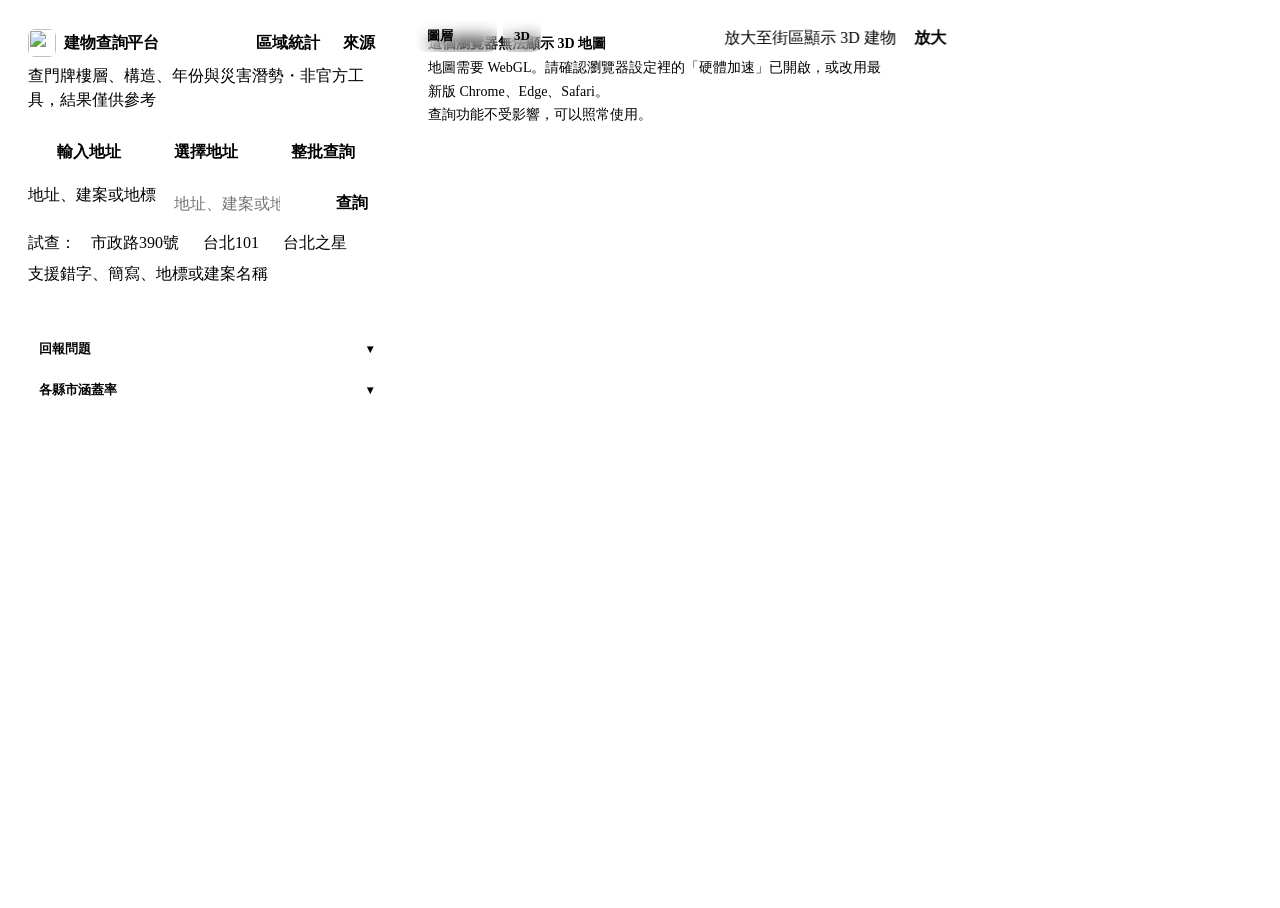
==== commit 94f23c60: "3D 建物光影與地標模型升級、建案名稱自動顯示、返回視角保留與側欄／統計頁介面優化" ====
--- a/app/static/index.html
+++ b/app/static/index.html
@@ -18,9 +18,15 @@
   #app { display: grid; grid-template-columns: 396px 1fr; height: 100%; }
   aside { background: var(--panel); border-right: 1px solid var(--line); overflow-y: auto; padding: 20px; display: flex; flex-direction: column; gap: 20px; }
   h1 { font-size: var(--fs-h1); line-height: 28px; margin: 0; font-weight: 700; letter-spacing: -.01em; }
+  .brand-row { display: flex; align-items: center; justify-content: space-between; gap: 8px; }
   .brand { display: flex; align-items: center; gap: 8px; }
   .brand img { width: 28px; height: 28px; border-radius: 7px; flex: none; }
-  .sub { font-size: var(--fs-cap); color: var(--muted); margin-top: 6px; line-height: 1.6; }
+  .top-nav { display: flex; align-items: center; gap: 5px; flex: none; }
+  .nav-pill { display: inline-flex; align-items: center; gap: 3px; padding: 4px 9px; border-radius: 7px;
+    background: var(--soft); border: 1px solid var(--line); color: var(--ink); font-size: var(--fs-cap);
+    font-weight: 600; text-decoration: none; line-height: 1.4; transition: border-color .15s, color .15s, background .15s; }
+  .nav-pill:hover { border-color: var(--accent); color: var(--accent); background: var(--accent-soft); }
+  .sub { font-size: var(--fs-cap); color: var(--muted); margin-top: 6px; line-height: 1.5; }
   /* 小標（h2、風險資訊的 h4、展開標題）一律 12px 粗體灰字 */
   h2, .risk h4, details summary { font-size: var(--fs-cap); color: var(--muted); font-weight: 600; letter-spacing: .04em; }
   h2 { margin: 0 0 10px; }
@@ -46,13 +52,22 @@
 
   /* ── 結果卡片與頂部風險快覽 ── */
   .card { background: var(--panel); border: 1px solid var(--line); border-radius: var(--radius); padding: 16px; box-shadow: var(--shadow); }
+  .bldg-head { margin-bottom: 10px; padding-bottom: 10px; border-bottom: 1px solid var(--soft); }
+  .bldg-name { font-size: 17px; font-weight: 700; line-height: 1.35; letter-spacing: -.01em; color: var(--ink); }
   .card-top { display: flex; justify-content: space-between; align-items: flex-start; gap: 10px; }
   .big { font-size: var(--fs-display); font-weight: 700; line-height: 1.05; font-variant-numeric: tabular-nums; letter-spacing: -.02em; }
   .big small { font-size: var(--fs-body); font-weight: 500; color: var(--muted); margin-left: 6px; letter-spacing: 0; }
   .subline { display: flex; flex-wrap: wrap; align-items: center; gap: 6px; margin-top: 6px; font-size: var(--fs-cap); color: var(--muted); }
   .card-actions { display: flex; align-items: center; gap: 6px; flex: none; }
-  :where(aside) .icon-btn { display: inline-flex; align-items: center; gap: 4px; background: var(--soft); color: var(--ink); border: 1px solid var(--line); padding: 5px 10px; font-size: var(--fs-cap); font-weight: 600; border-radius: 7px; min-inline-size: 28px; min-block-size: 28px; }
-  :where(aside) .icon-btn:hover { border-color: var(--accent); color: var(--accent); filter: none; }
+  .pill-link, :where(aside) .icon-btn { display: inline-flex; align-items: center; gap: 4px; background: var(--soft); color: var(--ink); border: 1px solid var(--line); padding: 4px 10px; font-size: var(--fs-cap); font-weight: 600; border-radius: 7px; text-decoration: none; min-inline-size: 28px; min-block-size: 28px; line-height: 1.35; transition: border-color .15s, color .15s, background .15s; }
+  .pill-link:hover, :where(aside) .icon-btn:hover { border-color: var(--accent); color: var(--accent); background: var(--accent-soft); filter: none; }
+
+  /* 獨立地址列＋地圖／街景膠囊鈕（取代傳統藍色底線超連結） */
+  .addr-bar { margin-top: 12px; padding: 10px 12px; border-radius: 8px; background: var(--soft); border: 1px solid var(--line); display: flex; flex-direction: column; gap: 7px; }
+  .addr-txt { font-size: 13.5px; font-weight: 600; color: var(--ink); line-height: 1.45; overflow-wrap: anywhere; }
+  .addr-txt small { font-weight: 500; color: var(--muted); }
+  .addr-acts { display: flex; flex-wrap: wrap; gap: 6px; }
+  .addr-acts .pill-link { background: var(--panel); padding: 3px 9px; min-block-size: 26px; font-size: 12px; }
 
   /* 複製連結狀態氣泡（用 opacity 顯隱，不移除出無障礙樹） */
   .copy { position: relative; display: inline-flex; align-items: center; }
@@ -75,21 +90,37 @@
   .chip-ok { background: var(--hi-soft); color: var(--hi); border-color: color-mix(in srgb, var(--hi) 28%, transparent); }
   .chip:hover { filter: brightness(.96); }
 
-  /* 欄位：名稱灰、值深色，同樣 14px；用顏色分主從，不用大小 */
-  dl { display: grid; grid-template-columns: 100px 1fr; gap: 6px 12px; margin: 12px 0 0; }
-  dt { color: var(--muted); }
-  dd { margin: 0; overflow-wrap: anywhere; font-variant-numeric: tabular-nums; }
+  /* 欄位：名稱灰、值深色，搭配細分隔線增加掃讀節奏 */
+  dl { display: grid; grid-template-columns: 88px 1fr; gap: 0 12px; margin: 12px 0 0; }
+  dt, dd { padding: 6px 0; border-bottom: 1px solid var(--soft); }
+  dt:last-of-type, dd:last-of-type { border-bottom: 0; }
+  dt { color: var(--muted); font-size: 13px; }
+  dd { margin: 0; overflow-wrap: anywhere; font-variant-numeric: tabular-nums; font-size: 13.5px; }
   .note { font-size: var(--fs-cap); color: var(--muted); margin-top: 10px; overflow-wrap: anywhere; line-height: 1.6; }
-  .area-bar { margin-top: 12px; padding: 8px 10px; border-radius: 8px; background: var(--soft); font-size: var(--fs-cap); display: flex; justify-content: space-between; align-items: center; gap: 8px; flex-wrap: wrap; }
-  .area-bar strong { font-variant-numeric: tabular-nums; }
+  .note a { color: var(--muted); text-decoration: underline; text-underline-offset: 2px; }
+  .note a:hover { color: var(--accent); }
+  .area-bar { margin-top: 12px; padding: 10px 12px; border-radius: 9px; background: var(--soft); border: 1px solid var(--line); font-size: var(--fs-cap); color: var(--ink); text-decoration: none; display: flex; justify-content: space-between; align-items: center; gap: 8px; transition: border-color .15s, background .15s; }
+  .area-bar:hover { border-color: var(--accent); background: var(--accent-soft); }
+  .area-bar strong { font-variant-numeric: tabular-nums; font-size: 13.5px; }
+  .area-bar .area-go { flex: none; font-weight: 600; color: var(--accent); white-space: nowrap; }
   .risk { margin-top: 16px; border-top: 1px solid var(--line); padding-top: 14px; scroll-margin-top: 16px; }
+  .sec-head { display: flex; align-items: center; justify-content: space-between; gap: 8px; }
   .risk h3 { font-size: var(--fs-title); font-weight: 700; margin: 0; }
   .risk h4 { margin: 14px 0 0; padding-bottom: 5px; border-bottom: 1px solid var(--soft); }
-  .risk dl { margin-top: 8px; }
+  .risk dl { margin-top: 4px; }
   .ufl { font-size: var(--fs-cap); color: var(--muted); margin-top: 4px; line-height: 1.6; }
   .rz { color: var(--lo); font-weight: 600; } .rn { color: var(--muted); } .rx { color: var(--muted); }
-  .addrs-fold { margin-top: 10px; padding-top: 10px; border-top: 1px solid var(--soft); }
-  .addrs { font-size: var(--fs-cap); color: var(--muted); max-height: 150px; overflow-y: auto; margin-top: 8px; line-height: 1.7; }
+  .addrs-fold { margin-top: 12px; }
+  .addrs { font-size: var(--fs-cap); color: var(--muted); max-height: 150px; overflow-y: auto; margin-top: 8px; padding: 8px 10px; border-radius: 8px; background: var(--soft); line-height: 1.75; }
+
+  /* 乾淨的收合條（取代原始瀏覽器超連結感） */
+  .fold-card > summary { list-style: none; display: flex; align-items: center; justify-content: space-between; gap: 8px;
+    padding: 8px 11px; border-radius: 8px; background: var(--soft); border: 1px solid var(--line);
+    color: var(--ink); font-size: 12.5px; font-weight: 600; letter-spacing: 0; cursor: pointer; transition: border-color .15s, color .15s; }
+  .fold-card > summary::-webkit-details-marker { display: none; }
+  .fold-card > summary::after { content: "▾"; color: var(--muted); font-size: 12px; transition: transform .15s; }
+  .fold-card[open] > summary::after { transform: rotate(180deg); }
+  .fold-card > summary:hover { border-color: var(--accent); color: var(--accent); }
 
   /* 載入中骨架屏（使用原生 <progress>，不打擾螢幕報讀器） */
   .card.loading { display: flex; flex-direction: column; gap: 10px; }
@@ -99,15 +130,23 @@
   .skel.short { width: 65%; }
   @keyframes pulse { 50% { opacity: .45; } }
 
+  .tbl-wrap { margin-top: 10px; border: 1px solid var(--line); border-radius: 8px; overflow: hidden; }
   table { width: 100%; border-collapse: collapse; font-size: var(--fs-cap); margin-top: 8px; }
+  .tbl-wrap table { margin-top: 0; }
   details summary { cursor: pointer; }
-  td, th { padding: 4px 0; border-bottom: 1px solid var(--line); text-align: left; }
-  th { color: var(--muted); font-weight: 600; }
+  td, th { padding: 6px 8px; border-bottom: 1px solid var(--line); text-align: left; }
+  tr:last-child td { border-bottom: 0; }
+  th { color: var(--muted); font-weight: 600; background: var(--soft); }
   td.n, th.n { text-align: right; font-variant-numeric: tabular-nums; }
   table.trades tr:not(.tnote) td:first-child { white-space: nowrap; }
-  table.trades tr:has(+ .tnote) td { border-bottom: none; }
-  .tchart { margin: 6px 0 12px; } .tchart .tsum { font-size: 13px; margin-bottom: 4px; } .tchart .tplot { margin: 8px 0 2px; }
-  table.trades .tnote td { padding-top: 0; color: var(--muted); font-size: .92em; overflow-wrap: anywhere; }
+  table.trades tr:has(+ .tnote) td { border-bottom: none; padding-bottom: 2px; }
+  .tchart { margin: 10px 0 12px; padding: 10px 10px 8px; border-radius: 8px; background: var(--soft); border: 1px solid var(--line); }
+  .tchart .tsum { font-size: 12.5px; line-height: 1.5; margin-bottom: 4px; }
+  .tchart .tplot { margin: 6px 0 2px; }
+  .tchart .tcap { margin-top: 6px; }
+  table.trades .tnote td { padding-top: 0; padding-bottom: 7px; color: var(--muted); font-size: 11px; overflow-wrap: anywhere; }
+  .more-trades { margin-top: 8px; }
+  .more-trades .tbl-wrap { margin-top: 8px; }
 
   #drop { position: relative; display: block; border: 1.5px dashed var(--line); border-radius: var(--radius); padding: 18px 14px; text-align: center; color: var(--ink); cursor: pointer; line-height: 1.6; background: var(--soft); }
   #drop:hover, #drop.over { border-color: var(--accent); }
@@ -146,10 +185,9 @@
   .didyou .sg { border: 1px solid var(--line); border-radius: 8px; margin-top: 4px; }
   #pickFilter { width: 100%; padding: 7px 12px; border: 1px solid var(--line); border-radius: 8px; margin-bottom: 8px; }
 
-  .meta-sec { display: flex; flex-direction: column; gap: 12px; border-top: 1px solid var(--line); padding-top: 14px; }
-  .fb { margin-top: 16px; border-top: 1px solid var(--line); padding-top: 12px; }
-  .meta-sec .fb { margin-top: 0; border-top: 0; padding-top: 0; }
-  .fb summary { color: var(--accent); letter-spacing: 0; }
+  .meta-sec { display: flex; flex-direction: column; gap: 8px; border-top: 1px solid var(--line); padding-top: 14px; }
+  .fb { margin-top: 14px; }
+  .meta-sec .fb { margin-top: 0; }
   .fbform { display: grid; grid-template-columns: 1fr 1fr; gap: 8px; margin-top: 10px; font-size: var(--fs-cap); color: var(--muted); }
   .fbform label { display: flex; flex-direction: column; gap: 4px; }
   .fbform .wide { grid-column: 1 / -1; }
@@ -161,8 +199,8 @@
   .hint { font-size: var(--fs-cap); color: var(--muted); line-height: 1.6; }
 
   /* ── 地圖區與浮動控制項（圖層 Popover、2D/3D、縮放提示、樓層圖例、Hover 預覽） ── */
-  #mapWrap { position: relative; height: 100%; min-height: 0; }
-  #map { height: 100%; width: 100%; position: relative; }
+  #mapWrap { position: relative; height: 100%; min-height: 0; background: var(--bg); }
+  #map { height: 100%; width: 100%; position: relative; background: var(--bg); }
   .map-tools { position: absolute; top: 12px; left: 12px; z-index: 4; display: flex; gap: 6px; flex-wrap: wrap; }
   .mbtn { font: inherit; font-size: 13px; font-weight: 600; display: inline-flex; align-items: center; gap: 5px;
     padding: 6px 11px; min-block-size: 32px; border-radius: 8px; border: 1px solid var(--line);
@@ -242,7 +280,7 @@
     #app { display: flex; flex-direction: column; height: auto; }
     aside, aside > section:first-of-type, aside > header { display: contents; }
     aside > * { padding: 0 16px; }
-    h1.brand { order: 1; position: sticky; top: 0; z-index: 10; background: var(--bg); padding: 12px 16px 8px; }
+    .brand-row { order: 1; position: sticky; top: 0; z-index: 10; background: var(--bg); padding: 12px 16px 8px; }
     .sub { order: 2; margin-top: 0; padding: 0 16px 10px; }
     #mapWrap { order: 3; height: 45vh; transition: height .2s ease; }
     #mapWrap.compact { height: 24vh; }
@@ -270,8 +308,14 @@
 <div id="app">
   <aside aria-label="查詢與建物資訊">
     <header>
-      <h1 class="brand"><img src="/logo.png" alt="" width="28" height="28">建物查詢平台</h1>
-      <div class="sub">查門牌的樓層、構造、年份與災害潛勢<br>非官方工具，結果僅供參考 · <a id="navStats" href="/stats">區域統計</a> · <a href="/about">資料來源與授權</a></div>
+      <div class="brand-row">
+        <h1 class="brand"><img src="/logo.png" alt="" width="28" height="28">建物查詢平台</h1>
+        <nav class="top-nav" aria-label="其他頁面">
+          <a id="navStats" class="nav-pill" href="/stats">區域統計</a>
+          <a class="nav-pill" href="/about">來源</a>
+        </nav>
+      </div>
+      <div class="sub">查門牌樓層、構造、年份與災害潛勢・非官方工具，結果僅供參考</div>
     </header>
 
     <section>
@@ -323,7 +367,7 @@
     </section>
 
     <section class="meta-sec">
-      <details class="fb fb-general"><summary>回報問題</summary>
+      <details class="fb fb-general fold-card"><summary>回報問題</summary>
         <form class="fbform">
           <label class="wide">問題類型<select name="kind"></select></label>
           <label class="wide">地點<input name="address" maxlength="100" placeholder="可不填，例：信義計畫區、某條路一帶"></label>
@@ -334,7 +378,7 @@
         </form>
       </details>
 
-      <details><summary>各縣市涵蓋率</summary><table id="stats"></table></details>
+      <details class="fold-card"><summary>各縣市涵蓋率</summary><div class="tbl-wrap"><table id="stats"></table></div></details>
     </section>
   </aside>
 
@@ -366,11 +410,15 @@
 try { maplibregl = await import("/vendor/maplibre-gl-6.16.0/maplibre-gl.mjs"); }
 catch (e) { console.error("MapLibre 載入失敗", e); }
 
-const RAMP = [[1, "#d9e6f2"], [3, "#a9c6e3"], [6, "#6f9fd0"], [13, "#3a6fb3"], [21, "#7a3fa0"], [31, "#c2185b"]];
+const RAMP = [[1, "#dbe7f3"], [3, "#9ec2e6"], [6, "#5b93d1"], [13, "#2f64b5"], [21, "#7c3aed"], [31, "#db2777"]];
 const LABELS = ["1–2", "3–5", "6–12", "13–20", "21–30", "31+"];
-document.getElementById("legend").innerHTML =
-  RAMP.map((r, i) => `<span style="--c:${r[1]}">${LABELS[i]}</span>`).join("")
-  + `<span style="--c:#bdbdbd">未知</span>`;
+const darkMQ = matchMedia("(prefers-color-scheme: dark)");
+function renderLegend(dark) {
+  document.getElementById("legend").innerHTML =
+    RAMP.map((r, i) => `<span style="--c:${r[1]}">${LABELS[i]}</span>`).join("")
+    + `<span style="--c:${dark ? "#64748b" : "#cbd5e1"}">未知</span>`;
+}
+renderLegend(darkMQ.matches);
 
 function webglOK() {
   try { const c = document.createElement("canvas"); return !!(c.getContext("webgl2") || c.getContext("webgl")); }
@@ -406,14 +454,62 @@
      { id: `hz-${h.kind}-line`, type: "line", source: `hz-${h.kind}`, layout: { visibility: "none" },
        paint: { "line-color": rankColor(h.colors), "line-width": 1, "line-opacity": 0.72 } }]);
 
-// 沒有樓層、只有 OSM 高度的建物：以 高度÷3.2m 上色
-const BLDG_COLOR = ["case", ["all", ["==", ["get", "floors"], null], ["==", ["get", "h"], null]], "#bdbdbd",
-  ["step", ["coalesce", ["get", "floors"], ["/", ["get", "h"], 3.2]], RAMP[0][1], ...RAMP.slice(1).flat()]];
+// ── 3D 建物光影、天空霧化與淺／深色模式地圖配色 ──
 const SEL_COLOR = "#ff8f00";
+const HOVER_COLOR = "#38bdf8";
+const NONE_FILTER = ["==", ["get", "uid"], ""];
+const GROUND_FILTER = ["==", ["coalesce", ["get", "base"], 0], 0];
+let selectedUid = "";
+let hoverTarget = null; // { prop: "uid" | "addr", val: string }
+
+function mapTheme(dark) {
+  return dark ? {
+    light: { anchor: "map", color: "#dbeafe", intensity: 0.52, position: [1.35, 210, 48] },
+    sky: { "sky-color": "#0b1324", "sky-horizon-blend": 0.65, "horizon-color": "#1a2942",
+           "horizon-fog-blend": 0.6, "fog-color": "#152236", "fog-ground-blend": 0.72 },
+    emap: { "raster-brightness-min": 0.02, "raster-brightness-max": 0.54, "raster-saturation": -0.52, "raster-contrast": 0.24 },
+    unk: "#64748b", base: "rgba(2, 6, 23, 0.36)", edge: "rgba(226, 232, 240, 0.24)",
+  } : {
+    light: { anchor: "map", color: "#fff7ec", intensity: 0.46, position: [1.35, 205, 42] },
+    sky: { "sky-color": "#c5dcf5", "sky-horizon-blend": 0.65, "horizon-color": "#eef4fb",
+           "horizon-fog-blend": 0.55, "fog-color": "#eef4fb", "fog-ground-blend": 0.72 },
+    emap: { "raster-brightness-min": 0, "raster-brightness-max": 0.96, "raster-saturation": -0.18, "raster-contrast": 0.04 },
+    unk: "#cbd5e1", base: "rgba(15, 23, 42, 0.14)", edge: "rgba(15, 23, 42, 0.24)",
+  };
+}
+// 沒有樓層、只有 OSM 高度的建物：以 高度÷3.2m 上色；選中橘色、滑過亮青藍
+function bldgColorExpr(dark) {
+  const baseExpr = ["case", ["all", ["==", ["get", "floors"], null], ["==", ["get", "h"], null]], mapTheme(dark).unk,
+    ["step", ["coalesce", ["get", "floors"], ["/", ["get", "h"], 3.2]], RAMP[0][1], ...RAMP.slice(1).flat()]];
+  const branches = [];
+  if (selectedUid) branches.push(["==", ["get", "uid"], selectedUid], SEL_COLOR);
+  if (hoverTarget && !(hoverTarget.prop === "uid" && hoverTarget.val === selectedUid)) {
+    branches.push(["==", ["get", hoverTarget.prop], hoverTarget.val], HOVER_COLOR);
+  }
+  return branches.length ? ["case", ...branches, baseExpr] : baseExpr;
+}
+
+const initParams = new URLSearchParams(location.search);
+const initQ = initParams.get("q")?.trim();
+const initBldg = initParams.get("bldg")?.trim();
+let savedView = null;
+try {
+  const fromSub = document.referrer && new URL(document.referrer).origin === location.origin
+    && /^\/(stats|about)\b/.test(new URL(document.referrer).pathname);
+  if (initQ || initBldg || fromSub) {
+    const raw = JSON.parse(sessionStorage.getItem("lastMapView") || "null");
+    if (raw && Array.isArray(raw.center) && Number.isFinite(raw.zoom)) savedView = raw;
+  }
+} catch {}
+
+const initTheme = mapTheme(darkMQ.matches);
 const map = !MAP_OK ? NOOP : new maplibregl.Map({
   container: "map",
+  maxPitch: 70,
   style: {
     version: 8,
+    light: initTheme.light,
+    sky: initTheme.sky,
     sources: {
       emap: { type: "raster", tileSize: 256, maxzoom: 19,
         tiles: ["https://wmts.nlsc.gov.tw/wmts/EMAP/default/GoogleMapsCompatible/{z}/{y}/{x}"],
@@ -425,23 +521,56 @@
         attribution: "災害潛勢：經濟部水利署、地質調查及礦業管理中心、農業部、臺南市政府、內政部消防署" }])),
     },
     layers: [
-      { id: "emap", type: "raster", source: "emap" },
+      { id: "emap", type: "raster", source: "emap", paint: initTheme.emap },
       ...HAZARD_LAYERS,
+      { id: "bldg-base", type: "fill", source: "bldg", minzoom: 15.2, filter: GROUND_FILTER, paint: {
+          "fill-color": initTheme.base,
+          "fill-opacity": ["interpolate", ["linear"], ["zoom"], 15.2, 0, 16, 1] } },
+      { id: "bldg-edge", type: "line", source: "bldg", minzoom: 15.6, filter: GROUND_FILTER, paint: {
+          "line-color": initTheme.edge,
+          "line-width": ["interpolate", ["linear"], ["zoom"], 15.6, 0.5, 18, 1.3],
+          "line-opacity": ["interpolate", ["linear"], ["zoom"], 15.6, 0, 16.5, 1] } },
+      { id: "bldg-hover", type: "line", source: "bldg", filter: NONE_FILTER, paint: {
+          "line-color": HOVER_COLOR, "line-width": 4, "line-blur": 2, "line-opacity": 0.9 } },
+      { id: "bldg-sel-glow", type: "line", source: "bldg", filter: NONE_FILTER, paint: {
+          "line-color": SEL_COLOR, "line-width": 11, "line-blur": 6, "line-opacity": 0.48 } },
+      { id: "bldg-sel", type: "line", source: "bldg", filter: NONE_FILTER,
+        paint: { "line-color": "#ff6d00", "line-width": 2.5 } },
       { id: "bldg", type: "fill-extrusion", source: "bldg", paint: {
-          "fill-extrusion-color": BLDG_COLOR,
+          "fill-extrusion-color": bldgColorExpr(darkMQ.matches),
           "fill-extrusion-height": ["coalesce", ["get", "h"], 3.2],
           "fill-extrusion-base": ["coalesce", ["get", "base"], 0],
-          "fill-extrusion-opacity": 0.85 } },
-      { id: "bldg-sel", type: "line", source: "bldg", filter: ["==", ["get", "uid"], ""],
-        paint: { "line-color": "#ff6d00", "line-width": 3 } },
+          "fill-extrusion-vertical-gradient": true,
+          "fill-extrusion-opacity": ["interpolate", ["linear"], ["zoom"], 15.2, 0, 15.6, 0.9, 17, 0.95],
+          "fill-extrusion-color-transition": { duration: 180 },
+          "fill-extrusion-opacity-transition": { duration: 260 } } },
       { id: "pin", type: "circle", source: "pin",
-        paint: { "circle-radius": 7, "circle-color": "#ff6d00", "circle-stroke-color": "#fff", "circle-stroke-width": 2 } },
+        paint: { "circle-radius": 7, "circle-color": "#ff6d00", "circle-stroke-color": "#fff", "circle-stroke-width": 2.5 } },
     ],
   },
-  center: [121.5654, 25.0355], zoom: 16, pitch: 50, bearing: -15,
+  center: savedView?.center || [121.5654, 25.0355],
+  zoom: savedView?.zoom ?? 16,
+  pitch: savedView?.pitch ?? 50,
+  bearing: savedView?.bearing ?? -15,
   attributionControl: { compact: true },
   locale: { "GeolocateControl.FindMyLocation": "移到我的位置", "GeolocateControl.LocationNotAvailable": "無法取得位置" },
 });
+function applyBldgColors() {
+  if (!MAP_OK || !mapReady) return;
+  map.setPaintProperty("bldg", "fill-extrusion-color", bldgColorExpr(darkMQ.matches));
+}
+function applyMapTheme(dark) {
+  renderLegend(dark);
+  if (!MAP_OK || !mapReady) return;
+  const t = mapTheme(dark);
+  if (typeof map.setLight === "function") map.setLight(t.light);
+  if (typeof map.setSky === "function") map.setSky(t.sky);
+  for (const [k, val] of Object.entries(t.emap)) map.setPaintProperty("emap", k, val);
+  map.setPaintProperty("bldg-base", "fill-color", t.base);
+  map.setPaintProperty("bldg-edge", "line-color", t.edge);
+  applyBldgColors();
+}
+darkMQ.addEventListener?.("change", e => applyMapTheme(e.matches));
 if (MAP_OK) {
   map.addControl(new maplibregl.NavigationControl());
   const geo = new maplibregl.GeolocateControl({ positionOptions: { enableHighAccuracy: true, timeout: 10000 },
@@ -560,7 +689,17 @@
     bldgBox = box;
   } catch (e) { console.error("建物載入失敗", e); }
 }
-map.on("moveend", () => { syncZoomHint(); clearTimeout(timer); timer = setTimeout(loadBuildings, 200); });
+function saveMapView() {
+  if (!MAP_OK) return;
+  try {
+    const c = map.getCenter();
+    sessionStorage.setItem("lastMapView", JSON.stringify({
+      center: [c.lng, c.lat], zoom: map.getZoom(), pitch: map.getPitch(), bearing: map.getBearing(),
+    }));
+  } catch {}
+}
+map.on("moveend", () => { saveMapView(); syncZoomHint(); clearTimeout(timer); timer = setTimeout(loadBuildings, 200); });
+window.addEventListener("pagehide", saveMapView);
 map.on("load", loadBuildings);
 
 // ── 災害潛勢圖層：勾選的才載入，記住勾選狀態，並在浮動鈕顯示啟用數量與各階色帶 ──
@@ -639,7 +778,9 @@
   const q = new URLSearchParams();
   for (const [k, val] of Object.entries(params)) if (val) q.set(k, val);
   const qs = q.toString();
-  history.replaceState(null, "", `${location.pathname}${qs ? `?${qs}` : ""}`);
+  const nextUrl = `${location.pathname}${qs ? `?${qs}` : ""}`;
+  history.replaceState(null, "", nextUrl);
+  try { sessionStorage.setItem("lastQueryUrl", nextUrl); } catch {}
   document.title = title ? `${title} — 建物查詢平台` : "建物查詢平台";
   if (county) {
     const sq = new URLSearchParams({ county });
@@ -707,17 +848,6 @@
   });
 }
 
-function gmapLink(r) {
-  if (!r.normalized) return "—";
-  const full = r.county && !r.normalized.startsWith(r.county) ? `${r.county}${r.town || ""}${r.normalized}` : r.normalized;
-  const url = `https://www.google.com/maps/search/?api=1&query=${encodeURIComponent(full)}`;
-  const link = `<a href="${esc(url)}" target="_blank" rel="noopener" title="在 Google 地圖開啟">${esc(full)} ↗</a>`;
-  const pano = r.lat != null && r.lon != null
-    ? ` · <a href="${esc(`https://www.google.com/maps/@?api=1&map_action=pano&viewpoint=${r.lat},${r.lon}`)}" target="_blank" rel="noopener">街景 ↗</a>`
-    : "";
-  return link + pano;
-}
-
 function viewOf(door, bldg) {
   const view = { center: [door.lon, door.lat], zoom: 18, pitch: 55 };
   if (!bldg || bldg.lon == null) return view;
@@ -733,10 +863,12 @@
   map.getSource("pin")?.setData(r ? { type: "Point", coordinates: [r.lon, r.lat] } : EMPTY_FC);
 }
 function select(uid) {
-  if (!mapReady) { map.once("load", () => select(uid)); return; }
-  map.setFilter("bldg-sel", ["==", ["get", "uid"], uid || ""]);
-  map.setPaintProperty("bldg", "fill-extrusion-color",
-    uid ? ["case", ["==", ["get", "uid"], uid], SEL_COLOR, BLDG_COLOR] : BLDG_COLOR);
+  selectedUid = uid || "";
+  if (!mapReady) { map.once("load", () => select(selectedUid)); return; }
+  const flt = selectedUid ? ["all", ["==", ["get", "uid"], selectedUid], GROUND_FILTER] : NONE_FILTER;
+  map.setFilter("bldg-sel", flt);
+  map.setFilter("bldg-sel-glow", flt);
+  applyBldgColors();
 }
 
 // ── 區域統計快取（走勢圖與「本區概況」共用，同區不重複抓） ──
@@ -804,30 +936,45 @@
 }
 const netError = () => { document.getElementById("result").innerHTML = `<div class="note" role="alert">連線失敗，請稍後再試</div>`; };
 
-// ── 整合後的主結果卡片（合併原基本資料與建築結構／使用性質，消除重複欄位） ──
+function addrBarHtml(text, extraNote, queryForMap, lat, lon) {
+  if (!text && lat == null) return "";
+  const mapUrl = queryForMap
+    ? `https://www.google.com/maps/search/?api=1&query=${encodeURIComponent(queryForMap)}`
+    : `https://www.google.com/maps/search/?api=1&query=${lat},${lon}`;
+  const acts = [`<a class="pill-link" href="${esc(mapUrl)}" target="_blank" rel="noopener">Google 地圖 ↗</a>`];
+  if (lat != null && lon != null) {
+    acts.push(`<a class="pill-link" href="${esc(`https://www.google.com/maps/@?api=1&map_action=pano&viewpoint=${lat},${lon}`)}" target="_blank" rel="noopener">街景 ↗</a>`);
+  }
+  return `<div class="addr-bar">
+    <div class="addr-txt">${text ? esc(text) : "無門牌（依建物位置）"}${extraNote ? ` <small>${extraNote}</small>` : ""}</div>
+    <div class="addr-acts">${acts.join("")}</div>
+  </div>`;
+}
+
+// ── 整合後的主結果卡片（突出建物／建案名稱、卡片式地址與按鈕、消除原始超連結感） ──
 function renderCard(r, opts = {}) {
   const { isBldg = false, bldg = null, noCoord = "" } = opts;
   const belowTxt = r.floors_below != null ? `地下 ${esc(r.floors_below)} 層` : "";
   const showRisk = isBldg || (r.normalized && r.confidence !== "待確認");
   const shareUrl = location.href;
   const age = r.year ? `${new Date().getFullYear() - r.year} 年（${esc(r.year_kind || "年份")} ${esc(r.year)}）` : "—";
-
-  let placeRow = "";
+  const bldgName = r.name || bldg?.name || "";
+
+  let addrHtml = "";
+  let unitRow = "";
   if (isBldg) {
     const first = (r.addresses || [])[0];
-    const more = (r.addresses || []).length > 1 ? ` <small class="rx">（共 ${r.n_units || r.addresses.length} 個門牌）</small>` : "";
-    let place = "—";
-    if (first) place = gmapLink({ normalized: `${r.county || ""}${first}`, lat: r.lat, lon: r.lon }) + more;
-    else if (r.lat != null) {
-      const at = `${r.lat},${r.lon}`;
-      place = `<a href="${esc(`https://www.google.com/maps/search/?api=1&query=${at}`)}" target="_blank" rel="noopener">Google 地圖 ↗</a>`
-        + ` · <a href="${esc(`https://www.google.com/maps/@?api=1&map_action=pano&viewpoint=${at}`)}" target="_blank" rel="noopener">街景 ↗</a>`
-        + ` <small class="rx">（無門牌，依建物位置）</small>`;
+    const more = (r.addresses || []).length > 1 ? `（共 ${r.n_units || r.addresses.length} 個門牌）` : "";
+    const full = first ? `${r.county || ""}${first}` : "";
+    addrHtml = addrBarHtml(full, more, full, r.lat, r.lon);
+  } else {
+    const full = r.normalized
+      ? (r.county && !r.normalized.startsWith(r.county) ? `${r.county}${r.town || ""}${r.normalized}` : r.normalized)
+      : "";
+    addrHtml = addrBarHtml(full, "", full, r.lat, r.lon);
+    if (r.unit_floor != null && r.unit_floor !== "") {
+      unitRow = `<dt>所在樓層</dt><dd>${esc(r.unit_floor)}</dd>`;
     }
-    placeRow = `${r.name ? `<dt>名稱</dt><dd>${esc(r.name)}</dd>` : ""}<dt>地址</dt><dd>${place}</dd>`;
-  } else {
-    placeRow = `<dt>標準化地址</dt><dd>${gmapLink(r)}</dd>`
-      + (r.unit_floor != null && r.unit_floor !== "" ? `<dt>所在樓層</dt><dd>${esc(r.unit_floor)}</dd>` : "");
   }
 
   const areaLink = r.county
@@ -836,6 +983,7 @@
   const areaLabel = r.town || r.county || "";
 
   return `<div class="card">
+    ${bldgName ? `<div class="bldg-head"><div class="bldg-name">${esc(bldgName)}</div></div>` : ""}
     <div class="card-top">
       <div>
         <div class="big">${v(r.floors_above)}<small>層（地上）</small></div>
@@ -857,10 +1005,11 @@
       </div>
     </div>
     ${showRisk ? riskChipsHtml(r) : ""}
+    ${addrHtml}
     ${r.note && !isBldg ? `<div class="note">${esc(r.note)}</div>` : ""}
     ${noCoord}
     <dl>
-      ${placeRow}
+      ${unitRow}
       <dt>構造</dt><dd>${v(r.structure)}</dd>
       <dt>建物型態</dt><dd>${v(r.btype)}</dd>
       <dt>屋齡</dt><dd>${age}${r.year_kind === "建照年" ? `<br><small class="rx">臺北市建照套繪圖只收民國 90 年後的建照；舊建物改建、增建也會領新建照，不一定是興建年</small>` : ""}</dd>
@@ -870,10 +1019,10 @@
       ${r.t_n != null ? `<dt>實價筆數</dt><dd>${v(r.t_n)}</dd>` : ""}
       ${bldg && bldg.n_units ? `<dt>同棟門牌</dt><dd>${esc(bldg.n_units)} 個</dd>` : ""}
     </dl>
-    ${areaLink ? `<div class="area-bar" id="areaBar"><span>${esc(areaLabel)}區域概況</span><a href="${areaLink}">看${esc(areaLabel)}統計 →</a></div>` : ""}
+    ${areaLink ? `<a class="area-bar" id="areaBar" href="${areaLink}"><span>${esc(areaLabel)}區域概況</span><span class="area-go">區域統計 ›</span></a>` : ""}
     ${bldg && bldg.note ? `<div class="note">${bldg.osm ? "OSM 建物：" : ""}${esc(bldg.note)}</div>` : ""}
     ${bldg && String(bldg.source || "").includes("建照套繪") ? `<div class="note">臺北市建照套繪圖是一張建照一個外框，只記最高樓層；同一張建照裡較低的部分（裙樓、附屬建物等）也會被畫成同樣高度。</div>` : ""}
-    ${bldg && bldg.addresses?.length ? `<details class="addrs-fold"><summary>查看同棟門牌（顯示 ${bldg.addresses.length}${bldg.n_units > bldg.addresses.length ? ` / 共 ${bldg.n_units}` : ""} 筆）</summary><div class="addrs">${bldg.addresses.map(esc).join("<br>")}</div></details>` : ""}
+    ${bldg && bldg.addresses?.length ? `<details class="addrs-fold fold-card"><summary>查看同棟門牌（顯示 ${bldg.addresses.length}${bldg.n_units > bldg.addresses.length ? ` / 共 ${bldg.n_units}` : ""} 筆）</summary><div class="addrs">${bldg.addresses.map(esc).join("<br>")}</div></details>` : ""}
   </div>`;
 }
 
@@ -888,8 +1037,8 @@
   const last = full.at(-1) || yrows.at(-1);
   if (!last) return;
   const areaLabel = r.town || r.county;
-  const link = `/stats?county=${encodeURIComponent(r.county)}${r.town ? `&town=${encodeURIComponent(r.town)}` : ""}`;
-  bar.innerHTML = `<span>${esc(areaLabel)} ${last[0].slice(0, 4)} 年住宅中位數 <strong>${wanPing(last[3])}/坪</strong></span><a href="${link}">看區域統計 →</a>`;
+  bar.href = `/stats?county=${encodeURIComponent(r.county)}${r.town ? `&town=${encodeURIComponent(r.town)}` : ""}`;
+  bar.innerHTML = `<span>${esc(areaLabel)} ${last[0].slice(0, 4)} 年住宅中位數 <strong>${wanPing(last[3])}/坪</strong></span><span class="area-go">區域統計 ›</span>`;
 }
 
 async function showBuilding(uid, fly = false) {
@@ -906,7 +1055,11 @@
   const first = (b.addresses || [])[0];
   const addr = first ? `${b.county || ""}${first}` : (b.name || `地圖建物 ${uid}`);
   syncPageUrl({ bldg: uid }, b.name || first || "建物詳情", b.county, b.town);
-  if (fly && b.lon != null && b.lat != null) map.flyTo({ center: [b.lon, b.lat], zoom: 17.5, pitch: 55 });
+  if (fly && b.lon != null && b.lat != null) {
+    const near = savedView && Math.hypot(savedView.center[0] - b.lon, savedView.center[1] - b.lat) < 0.005;
+    if (fly === "init") { if (!near) map.jumpTo({ center: [b.lon, b.lat], zoom: 17.5, pitch: 55 }); }
+    else map.flyTo({ center: [b.lon, b.lat], zoom: 17.5, pitch: 55 });
+  }
   document.getElementById("result").innerHTML = renderCard(b, { isBldg: true, bldg: b });
   const cardEl = document.getElementById("result").querySelector(".card");
   if (b.trades?.length) { cardEl.insertAdjacentHTML("beforeend", tradesHtml(b)); tradeChart(cardEl, b); }
@@ -929,7 +1082,7 @@
   const seq = ++resultSeq;
   showLoading();
   let resp;
-  try { resp = await fetch(`/api/lookup?q=${encodeURIComponent(q)}${via ? `&via=${via}` : ""}`); }
+  try { resp = await fetch(`/api/lookup?q=${encodeURIComponent(q)}${via && via !== "init" ? `&via=${via}` : ""}`); }
   catch { if (seq === resultSeq) netError(); return; }
   if (seq !== resultSeq) return;
   if (!resp.ok) { await showError(resp, seq); return; }
@@ -944,7 +1097,12 @@
   const fullQ = r.normalized ? (r.county && !r.normalized.startsWith(r.county) ? `${r.county}${r.town || ""}${r.normalized}` : r.normalized) : q;
   syncPageUrl({ q: fullQ }, fullQ, r.county, r.town);
   setPin(r.lon != null ? r : null);
-  if (r.lon != null) map.flyTo(viewOf(r, bldg));
+  if (r.lon != null) {
+    const view = viewOf(r, bldg);
+    const near = savedView && Math.hypot(savedView.center[0] - view.center[0], savedView.center[1] - view.center[1]) < 0.005;
+    if (via === "init") { if (!near) map.jumpTo(view); }
+    else map.flyTo(view);
+  }
   select(uid);
   document.getElementById("result").innerHTML = renderCard(r, { isBldg: false, bldg, noCoord });
   const cardEl = document.getElementById("result").querySelector(".card");
@@ -1104,11 +1262,13 @@
   const showBase = new Set(r.trades.map(t => t.base)).size > 1;
   const main = r.trades_base && r.normalized && !r.normalized.endsWith(r.trades_base)
     ? `<div class="note">這個門牌沒有自己的成交紀錄，以下是主號 ${esc(r.trades_base)} 的紀錄。</div>` : "";
-  return `<div class="risk"><h3>實價登錄成交紀錄</h3>${main}
+  const statsUrl = r.county ? `/stats?county=${encodeURIComponent(r.county)}${r.town ? `&town=${encodeURIComponent(r.town)}` : ""}` : "";
+  const statsBtn = statsUrl ? `<a class="pill-link trades-stats-link" href="${statsUrl}">${esc(r.town || r.county)}行情 ›</a>` : "";
+  return `<div class="risk"><div class="sec-head"><h3>實價登錄成交紀錄</h3>${statsBtn}</div>${main}
     <div class="tchart" hidden><div class="tsum"></div><div class="tplot"></div><div class="note tcap"></div></div>
-    <table class="trades">${head}<tbody>${tradeRows(r.trades.slice(0, TRADES_SHOWN), showBase)}</tbody></table>
-    ${rest.length ? `<details><summary>其餘 ${rest.length} 筆${r.trades.length >= 300 ? "（最多列 300 筆）" : ""}</summary>
-      <table class="trades"><tbody>${tradeRows(rest, showBase)}</tbody></table></details>` : ""}
+    <div class="tbl-wrap"><table class="trades">${head}<tbody>${tradeRows(r.trades.slice(0, TRADES_SHOWN), showBase)}</tbody></table></div>
+    ${rest.length ? `<details class="more-trades fold-card"><summary>展開其餘 ${rest.length} 筆${r.trades.length >= 300 ? "（最多列 300 筆）" : ""}</summary>
+      <div class="tbl-wrap"><table class="trades"><tbody>${tradeRows(rest, showBase)}</tbody></table></div></details>` : ""}
     <div class="note">內政部實價登錄${r.county === "臺北市" ? "與臺北市實價週報" : ""}的買賣紀錄，新到舊排列，租賃不列。價格照原始申報，總價含車位、沒有調整；親友間交易、含增建等特殊情形見各筆備註。僅供參考，以<a href="https://lvr.land.moi.gov.tw/" target="_blank" rel="noopener">內政部實價登錄</a>公告為準，本站不提供估價。</div>
   </div>`;
 }
@@ -1167,9 +1327,12 @@
     dotFmt: ([, y, m]) => `<b>${esc(m.date)}${m.floor != null ? ` · ${esc(m.floor)} 樓` : ""}</b><br>單價 ${wanPing(y)}/坪${m.total ? `<br>總價 ${wan(m.total)} 萬` : ""}`,
     label: "這棟的每坪單價",
   });
-  const link = r.county ? `<a href="/stats?county=${encodeURIComponent(r.county)}${r.town ? `&town=${encodeURIComponent(r.town)}` : ""}&grp=${encodeURIComponent(grp)}">${esc(r.town || r.county)}行情 →</a>` : "";
+  const statsBtn = cardEl.querySelector(".trades-stats-link");
+  if (statsBtn && r.county) {
+    statsBtn.href = `/stats?county=${encodeURIComponent(r.county)}${r.town ? `&town=${encodeURIComponent(r.town)}` : ""}&grp=${encodeURIComponent(grp)}`;
+  }
   box.querySelector(".tcap").innerHTML = `每坪單價（萬元）。點＝每筆${esc(grp)}買賣（滑過或點擊看明細），實線＝這棟逐年中位數（該年 2 筆以上）`
-    + (area.length ? `，虛線＝${esc(areaName)}中位數` : "") + `。已排除親友間、含增建等特殊交易；單價受樓層、坪數、屋況影響，只是粗略趨勢，不是估價。${link}`;
+    + (area.length ? `，虛線＝${esc(areaName)}中位數` : "") + `。已排除親友間、含增建等特殊交易；單價受樓層、坪數、屋況影響，只是粗略趨勢，不是估價。`;
 }
 
 // ── 問題回報（補上網路錯誤處理，避免按鈕卡在停用狀態） ──
@@ -1179,7 +1342,7 @@
   .map(([k, t]) => `<option value="${k}">${t}</option>`).join("");
 function feedbackHtml(r, building = "") {
   const addr = r.county && !r.normalized.startsWith(r.county) ? `${r.county}${r.town || ""}${r.normalized}` : r.normalized;
-  return `<details class="fb"><summary>資料有誤？回報問題</summary>
+  return `<details class="fb fold-card"><summary>資料有誤？回報問題</summary>
     <form class="fbform" data-addr="${esc(addr)}" data-shown="${esc(r.floors_above ?? "")}" data-bldg="${esc(building)}">
       <label class="wide">問題類型<select name="kind">${FB_KINDS.map(([k, t]) => `<option value="${k}">${t}</option>`).join("")}</select></label>
       <label class="fl">地上樓層<input name="floors_above" type="number" min="1" max="110"></label>
@@ -1350,9 +1513,18 @@
   TABS[next].btn.focus();
 });
 
-// ── 地圖點選與 Hover 建物輕量預覽（零額外 API 請求） ──
+// ── 地圖點選與 Hover 建物輕量預覽＋立體微亮回饋（零額外 API 請求） ──
 const bldgTip = document.getElementById("bldgTip");
-const hideTip = () => { bldgTip.hidden = true; };
+function setHover(next) {
+  if (hoverTarget?.prop === next?.prop && hoverTarget?.val === next?.val) return;
+  hoverTarget = next;
+  if (!MAP_OK || !mapReady) return;
+  const flt = next && !(next.prop === "uid" && next.val === selectedUid)
+    ? ["all", ["==", ["get", next.prop], next.val], GROUND_FILTER] : NONE_FILTER;
+  map.setFilter("bldg-hover", flt);
+  applyBldgColors();
+}
+const hideTip = () => { bldgTip.hidden = true; setHover(null); };
 if (MAP_OK) {
   map.on("click", "bldg", e => {
     hideTip();
@@ -1365,6 +1537,7 @@
       map.getCanvas().style.cursor = "pointer";
       const p = e.features[0]?.properties;
       if (!p) { hideTip(); return; }
+      setHover(p.uid ? { prop: "uid", val: p.uid } : p.addr ? { prop: "addr", val: p.addr } : null);
       const title = p.name || (p.pillar ? p.addr : "");
       const fl = p.floors != null ? `地上 ${esc(p.floors)} 層` : "樓層未知";
       bldgTip.innerHTML = `${title ? `<b>${esc(title)}</b><br>` : ""}${fl}<small>點擊查看詳情</small>`;
@@ -1402,20 +1575,18 @@
 drop.addEventListener("drop", e => { e.preventDefault(); drop.classList.remove("over"); e.dataTransfer.files[0] && upload(e.dataTransfer.files[0]); });
 
 // ── 初始狀態：支援分享連結（?q= 或 ?bldg=），無參數則依上次分頁（預設輸入地址） ──
-const initParams = new URLSearchParams(location.search);
-const initQ = initParams.get("q")?.trim();
-const initBldg = initParams.get("bldg")?.trim();
 let savedTab = "type";
 try { savedTab = localStorage.getItem("searchTab") || "type"; } catch {}
 if (initQ) {
   setTab("type", false);
   qEl.value = initQ; lastSubmitted = initQ; syncClear();
-  doLookup(initQ, null);
+  doLookup(initQ, "init");
 } else if (initBldg) {
   setTab(savedTab, false);
-  showBuilding(initBldg, true);
+  showBuilding(initBldg, "init");
 } else {
   setTab(savedTab, false);
+  try { sessionStorage.removeItem("lastQueryUrl"); } catch {}
 }
 
 fetch("/api/stats").then(r => r.json()).then(rows => {
